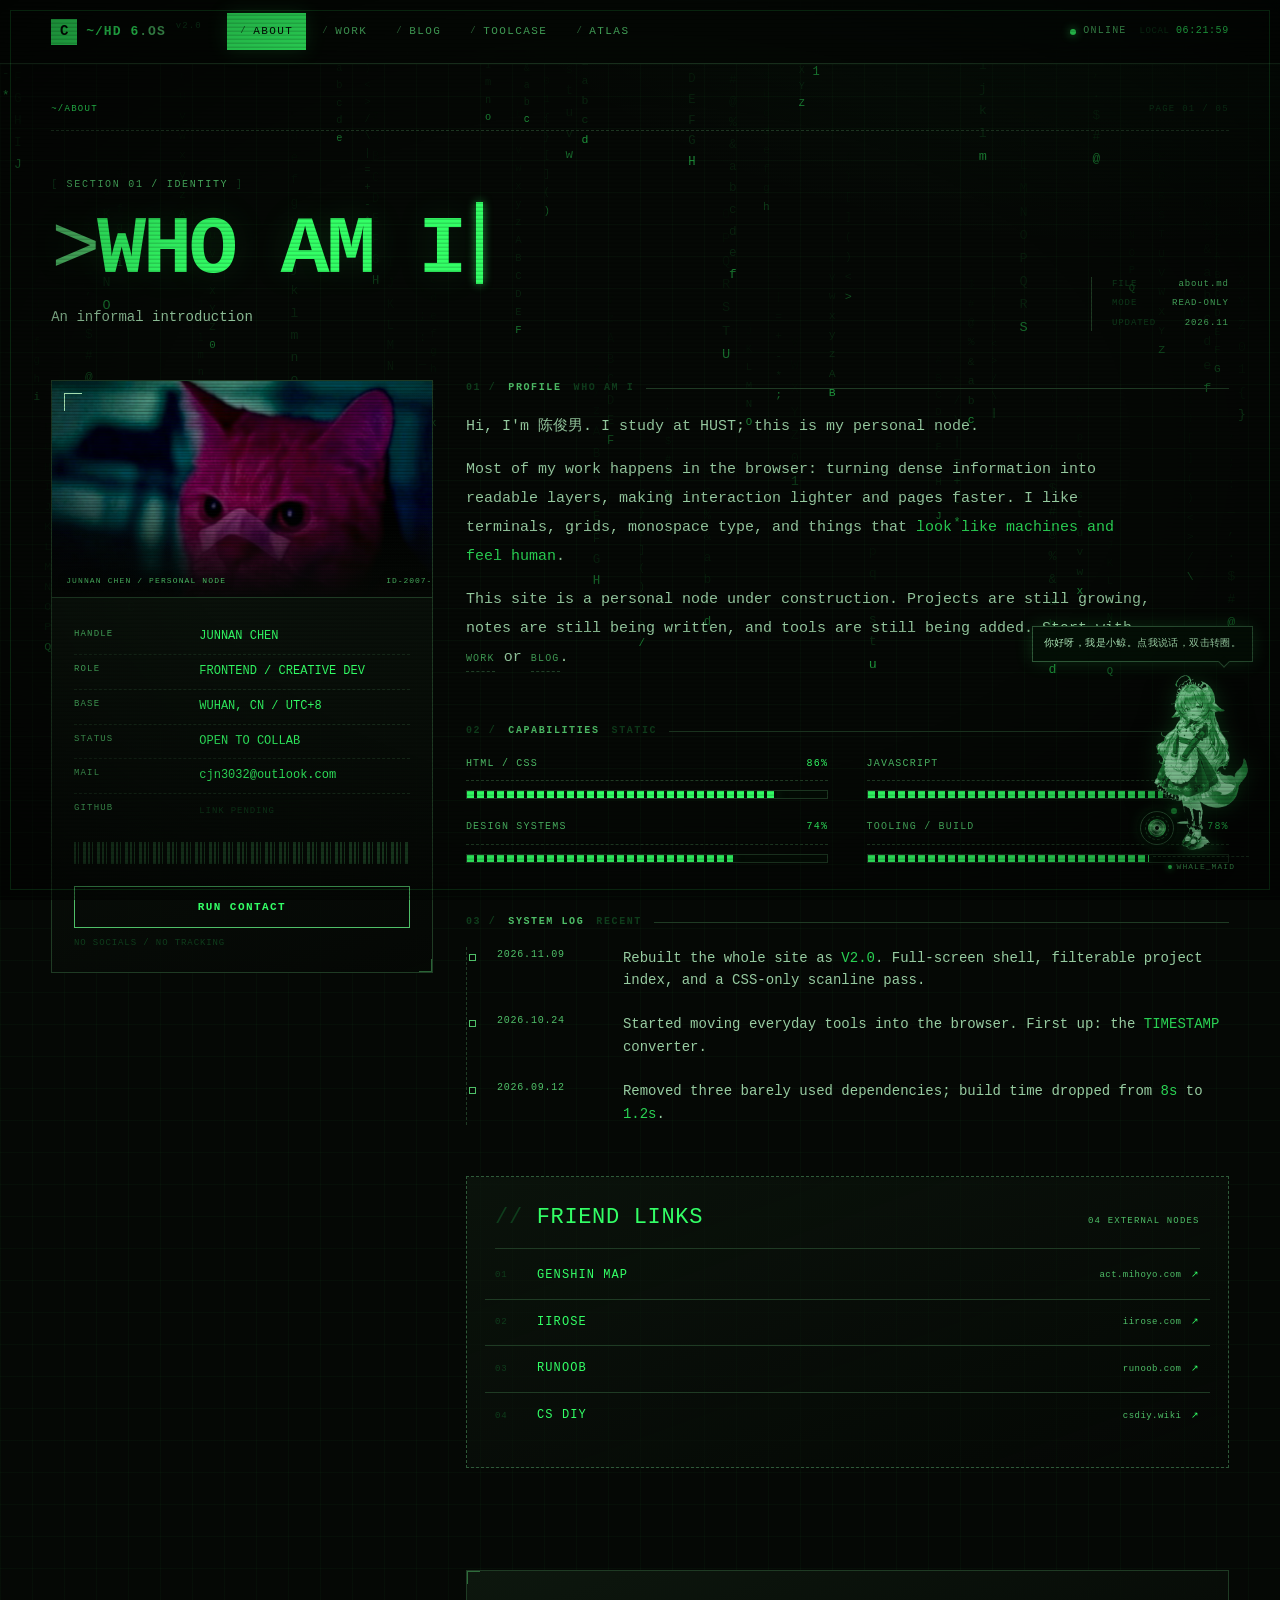
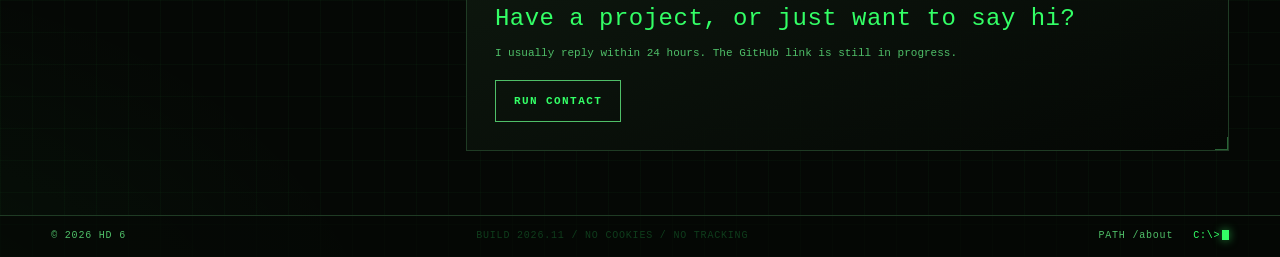
==== about.html @ aab97307 "提交网页作业" ====
<!doctype html>
<html lang="en">
<head>
<meta charset="utf-8">
<meta name="robots" content="noindex">
<meta http-equiv="refresh" content="0; url=index.html#/about">
<title>ABOUT — HD 6.OS</title>
<script>location.replace("index.html#/about");</script>
</head>
<body>
<p>Redirecting to <a href="index.html#/about">ABOUT</a>…</p>
</body>
</html>
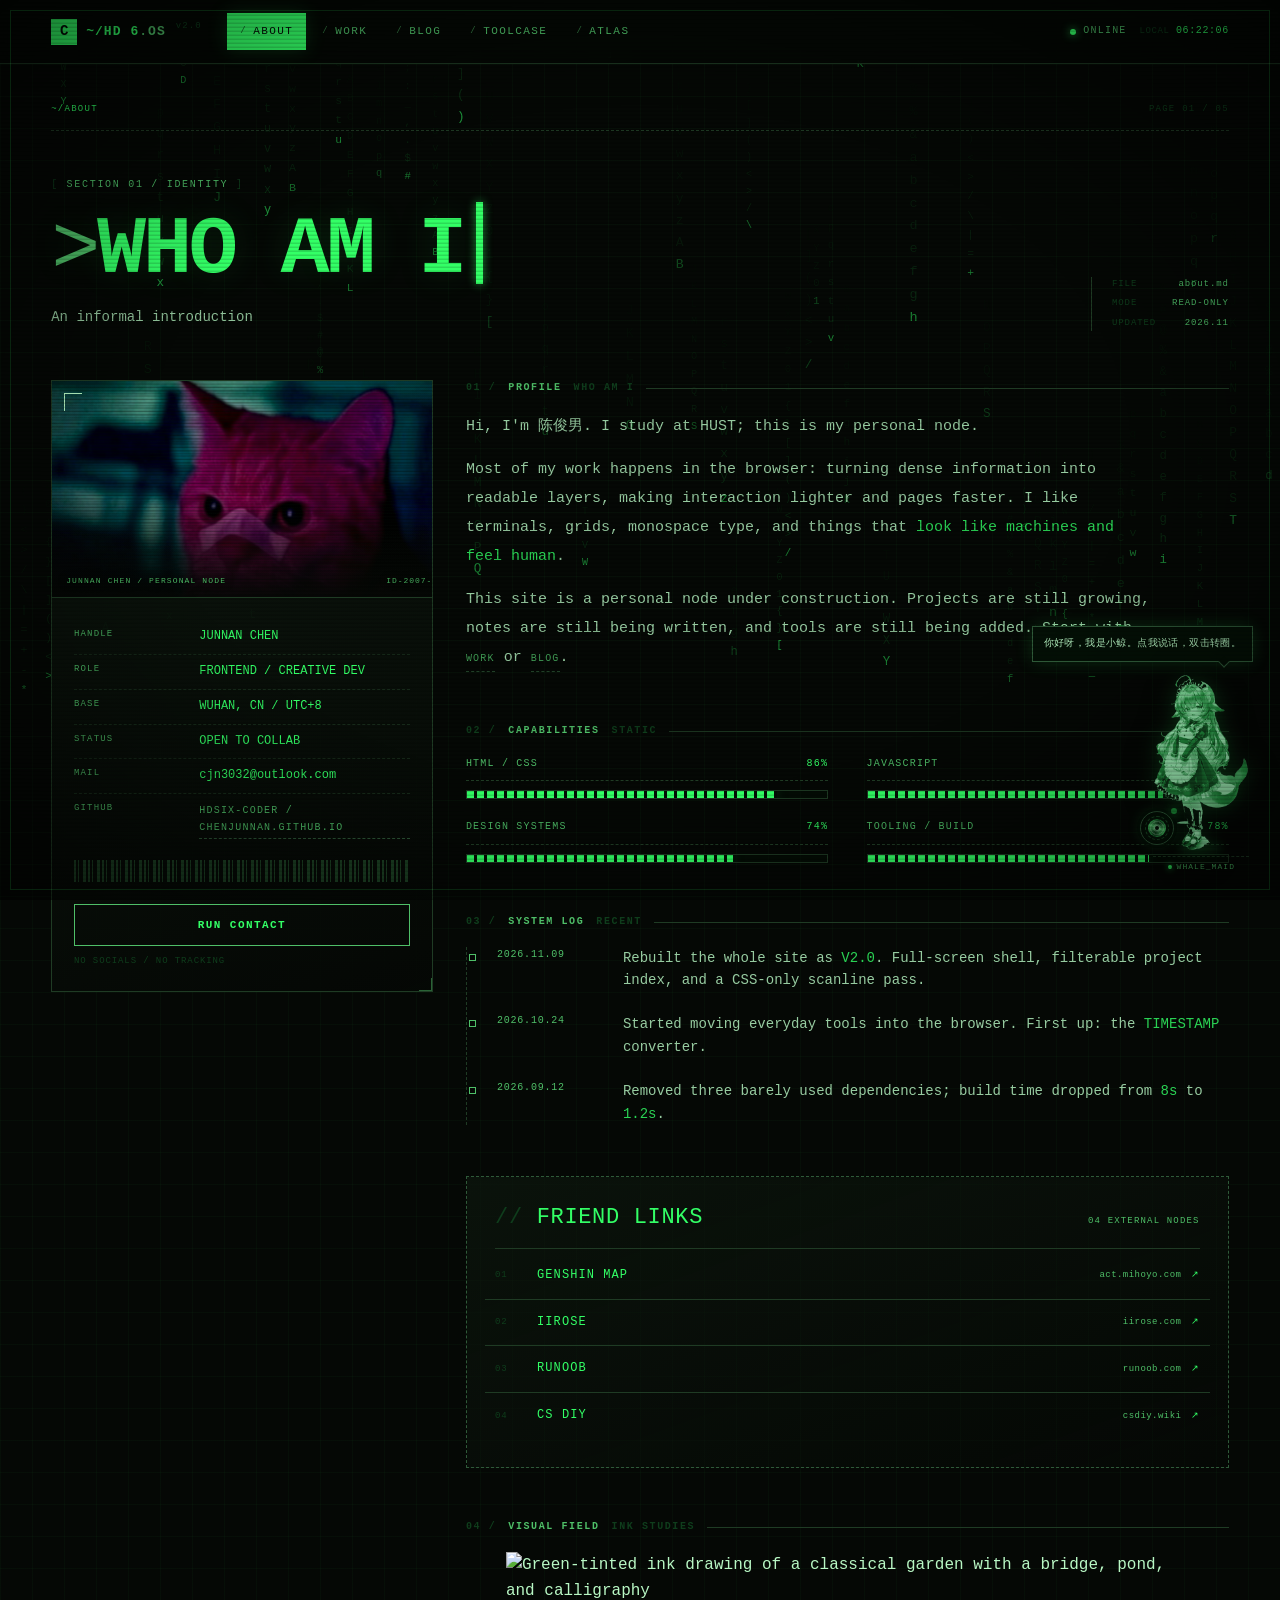
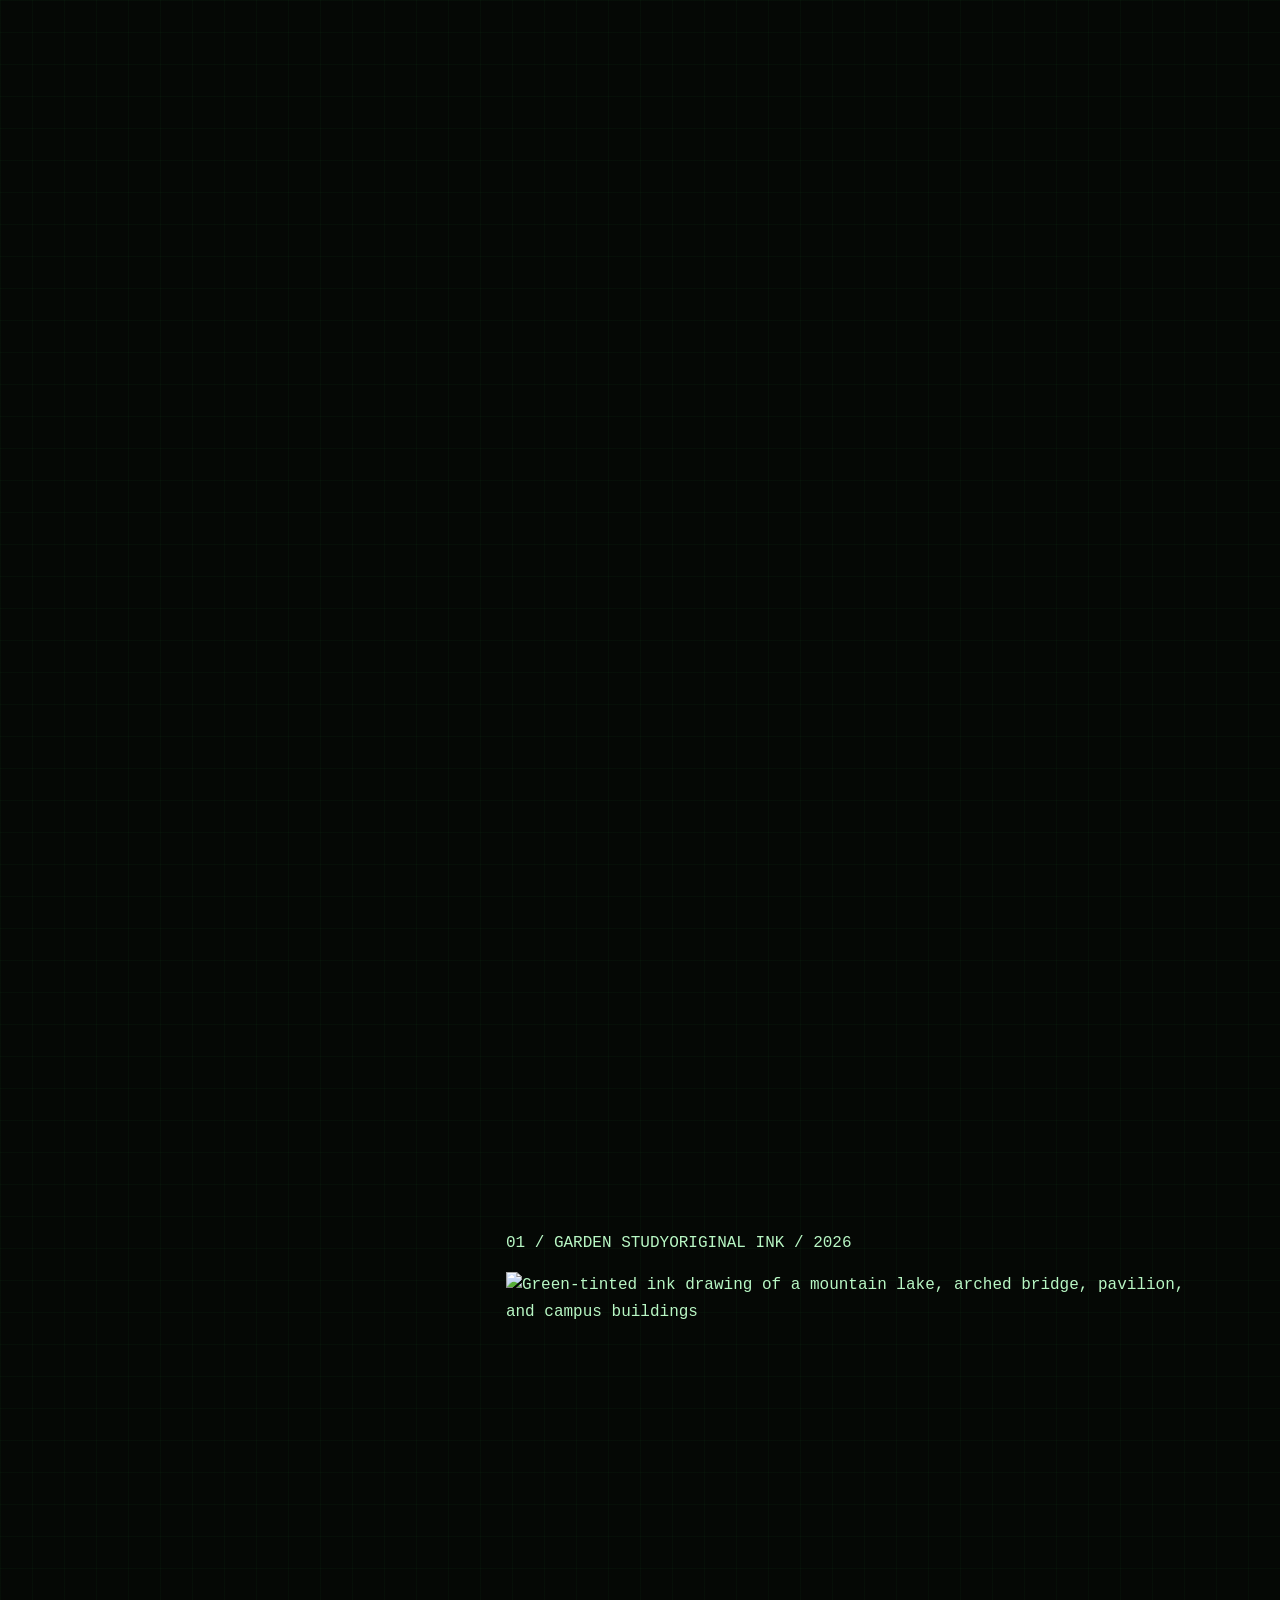
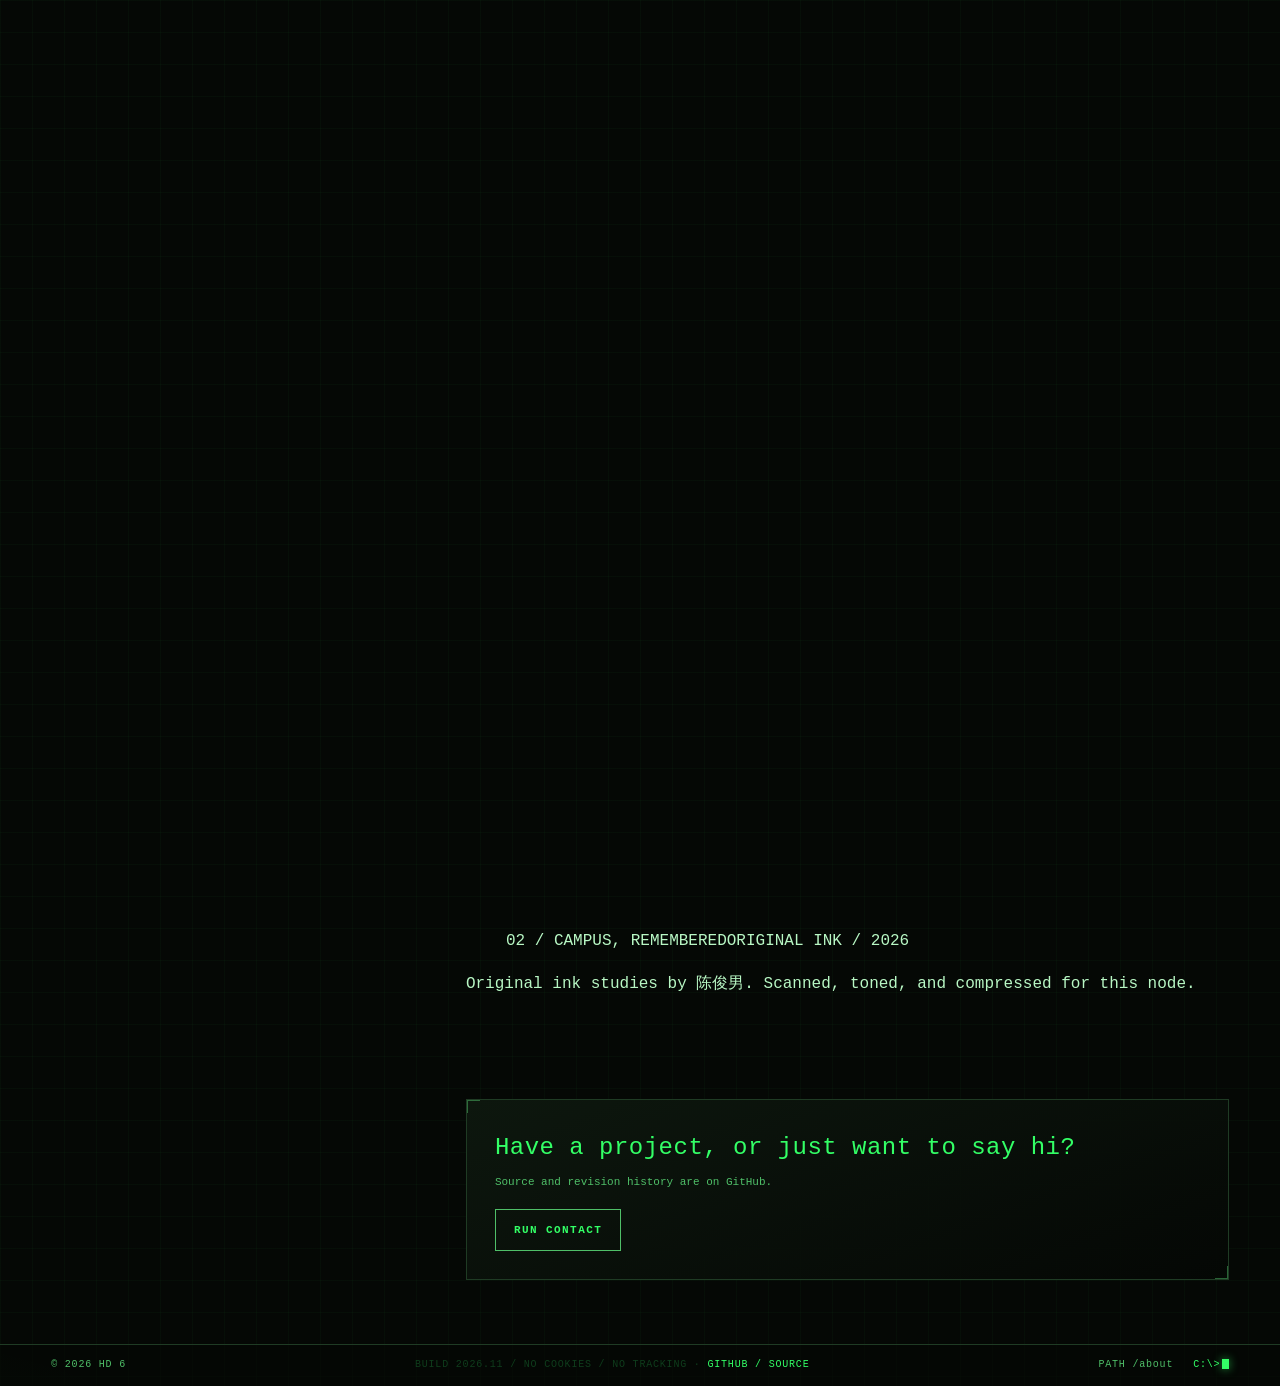
==== commit fdc13d8a: "Add files via upload" ====
--- a/about.html
+++ b/about.html
@@ -1,13 +1,840 @@
-<!doctype html>
-<html lang="en">
-<head>
-<meta charset="utf-8">
-<meta name="robots" content="noindex">
-<meta http-equiv="refresh" content="0; url=index.html#/about">
-<title>ABOUT — HD 6.OS</title>
-<script>location.replace("index.html#/about");</script>
-</head>
-<body>
-<p>Redirecting to <a href="index.html#/about">ABOUT</a>…</p>
-</body>
-</html>
+<!doctype html>
+<html lang="en">
+<head>
+  <meta charset="UTF-8">
+  <meta name="viewport" content="width=device-width, initial-scale=1.0">
+  <meta name="color-scheme" content="dark">
+  <meta name="theme-color" content="#050805">
+  <meta name="description" content="Junnan Chen — a builder of a terminal-style personal node, working in the browser.">
+  <title>ABOUT — HD 6.OS</title>
+  <link rel="icon" href="assets/favicon.svg" type="image/svg+xml">
+  <link rel="stylesheet" href="assets/style.css">
+  <script src="assets/atlas-data.js" defer></script>
+  <script src="assets/app.js" defer></script>
+</head>
+<body data-page="about">
+  <a class="skip-link" href="#main" data-skip-link="">SKIP TO CONTENT</a>
+  <div class="crt" aria-hidden="true"></div>
+  <canvas class="code-rain" data-code-rain aria-hidden="true"></canvas>
+
+  <header class="topbar">
+
+
+      <a class="brand" href="index.html" aria-label="HD 6.OS — TERMINAL v2.0 home">
+
+
+        <span class="brand-mark" aria-hidden="true">C</span>
+
+
+        <span class="brand-name">~/HD 6<span class="slash">.OS</span></span>
+
+
+        <span class="brand-ver">v2.0</span>
+
+
+      </a>
+
+
+      <nav class="nav" aria-label="Primary navigation">
+
+
+        <a href="about.html" data-nav-route="about" aria-current="page" class="is-active"><span class="nav-num">/</span>about</a>
+
+
+        <a href="work.html" data-nav-route="work"><span class="nav-num">/</span>work</a>
+
+
+        <a href="blog.html" data-nav-route="blog"><span class="nav-num">/</span>blog</a>
+
+
+        <a href="toolcase.html" data-nav-route="toolcase"><span class="nav-num">/</span>toolcase</a>
+
+
+        <a href="atlas.html" data-nav-route="atlas"><span class="nav-num">/</span>atlas</a>
+
+
+      </nav>
+
+
+      <div class="sysline">
+
+
+        <span class="sys-status"><span class="dot" aria-hidden="true"></span>ONLINE</span>
+
+
+        <span class="clock"><span class="clock-label">LOCAL</span> <span data-clock>--:--:--</span></span>
+
+
+      </div>
+
+
+    </header>
+
+  <main id="main" class="subpage" tabindex="-1"><div class="crumbline">
+
+
+      <span class="crumb-path">~/about</span>
+
+
+      <span class="pagecode">PAGE 01 / 05</span>
+
+
+    </div>
+
+
+
+
+
+    <header class="pagehead">
+
+
+      <div>
+
+
+        <p class="eyebrow"><span class="bracket">[</span> SECTION 01 / IDENTITY <span class="bracket">]</span></p>
+
+
+        <h1 class="page-title">
+
+
+<span class="prompt">&gt;</span>WHO AM I<span class="cursor cursor--small" aria-hidden="true"></span>
+
+
+</h1>
+
+
+        <p class="page-lede">An informal introduction</p>
+
+
+      </div>
+
+
+      <dl class="filemeta">
+
+
+        <dt>FILE</dt>
+
+
+<dd>about.md</dd>
+
+
+        <dt>MODE</dt>
+
+
+<dd>READ-ONLY</dd>
+
+
+        <dt>UPDATED</dt>
+
+
+<dd>2026.11</dd>
+
+
+      </dl>
+
+
+    </header>
+
+
+
+
+
+    <div class="about-grid">
+
+
+      <aside class="profile panel" aria-label="JUNNAN CHEN ID card">
+
+
+        <div class="id-card">
+
+
+          <span class="id-glyph" aria-hidden="true">C</span>
+
+
+          <figure class="id-photo">
+
+
+            <img src="assets/id-card-cat.jpg" alt="Pink-tinted cat wearing a face mask, the green-terminal ID card key visual" width="1200" height="600" fetchpriority="high" decoding="async" onerror="this.closest('.id-photo').remove()">
+
+
+            <span class="id-scan" aria-hidden="true"></span>
+
+
+          </figure>
+
+
+          <span class="id-caption">JUNNAN CHEN / PERSONAL NODE</span>
+
+
+          <span class="id-serial">ID-2007-1027</span>
+
+
+        </div>
+
+
+
+
+
+        <div class="profile-body">
+
+
+          <dl class="data-list">
+
+
+            <div>
+
+
+<dt>HANDLE</dt>
+
+
+<dd>JUNNAN CHEN</dd>
+
+
+</div>
+
+
+            <div>
+
+
+<dt>ROLE</dt>
+
+
+<dd>FRONTEND / CREATIVE DEV</dd>
+
+
+</div>
+
+
+            <div>
+
+
+<dt>BASE</dt>
+
+
+<dd>WUHAN, CN / UTC+8</dd>
+
+
+</div>
+
+
+            <div>
+
+
+<dt>STATUS</dt>
+
+
+<dd>OPEN TO COLLAB</dd>
+
+
+</div>
+
+
+            <div>
+
+
+<dt>MAIL</dt>
+
+
+<dd><a href="mailto:cjn3032@outlook.com">cjn3032@outlook.com</a></dd>
+
+
+</div>
+
+
+            <div>
+
+
+<dt>GITHUB</dt>
+
+
+<dd><a class="linkline" href="https://github.com/hdsix-coder/chenjunnan.github.io" target="_blank" rel="noopener noreferrer">hdsix-coder / chenjunnan.github.io</a></dd>
+
+
+</div>
+
+
+          </dl>
+
+
+          <div class="barcode" aria-hidden="true"></div>
+
+
+        </div>
+
+
+
+
+
+        <div class="profile-contact">
+
+
+          <a class="btn btn--block" href="mailto:cjn3032@outlook.com">RUN CONTACT</a>
+
+
+          <span class="pending">NO SOCIALS / NO TRACKING</span>
+
+
+        </div>
+
+
+      </aside>
+
+
+
+
+
+      <div class="dossier">
+
+
+        <section class="section" aria-labelledby="profile-title">
+
+
+          <h2 class="section-head" id="profile-title">
+
+
+<span class="idx">01 /</span> PROFILE <span class="idx">WHO AM I</span>
+
+
+</h2>
+
+
+          <div class="prose">
+
+
+            <p>Hi, I'm 陈俊男. I study at HUST; this is my personal node.</p>
+
+
+            <p>Most of my work happens in the browser: turning dense information into readable layers, making interaction lighter and pages faster. I like terminals, grids, monospace type, and things that <span class="accent">look like machines and feel human</span>.</p>
+
+
+            <p>This site is a personal node under construction. Projects are still growing, notes are still being written, and tools are still being added. Start with <a class="linkline" href="work.html">WORK</a> or <a class="linkline" href="blog.html">BLOG</a>.</p>
+
+
+          </div>
+
+
+        </section>
+
+
+
+
+
+        <section class="section" aria-labelledby="skills-title">
+
+
+          <h2 class="section-head" id="skills-title">
+
+
+<span class="idx">02 /</span> CAPABILITIES <span class="idx">STATIC</span>
+
+
+</h2>
+
+
+          <div class="skills">
+
+
+            <div class="skill">
+
+
+              <div class="skill-top">
+
+
+<span>HTML / CSS</span><strong>86%</strong>
+
+
+</div>
+
+
+              <div class="meter" role="img" aria-label="HTML and CSS proficiency 86%"><span style="--v:86"></span></div>
+
+
+            </div>
+
+
+            <div class="skill">
+
+
+              <div class="skill-top">
+
+
+<span>JAVASCRIPT</span><strong>82%</strong>
+
+
+</div>
+
+
+              <div class="meter" role="img" aria-label="JavaScript proficiency 82%"><span style="--v:82"></span></div>
+
+
+            </div>
+
+
+            <div class="skill">
+
+
+              <div class="skill-top">
+
+
+<span>DESIGN SYSTEMS</span><strong>74%</strong>
+
+
+</div>
+
+
+              <div class="meter" role="img" aria-label="Design systems proficiency 74%"><span style="--v:74"></span></div>
+
+
+            </div>
+
+
+            <div class="skill">
+
+
+              <div class="skill-top">
+
+
+<span>TOOLING / BUILD</span><strong>78%</strong>
+
+
+</div>
+
+
+              <div class="meter" role="img" aria-label="Tooling and build proficiency 78%"><span style="--v:78"></span></div>
+
+
+            </div>
+
+
+          </div>
+
+
+        </section>
+
+
+
+
+
+        <section class="section" aria-labelledby="log-title">
+
+
+          <h2 class="section-head" id="log-title">
+
+
+<span class="idx">03 /</span> SYSTEM LOG <span class="idx">RECENT</span>
+
+
+</h2>
+
+
+          <ol class="log-list">
+
+
+            <li>
+
+
+              <time class="log-date" datetime="2026-11-09">2026.11.09</time>
+
+
+              <p class="log-text">Rebuilt the whole site as <strong>V2.0</strong>. Full-screen shell, filterable project index, and a CSS-only scanline pass.</p>
+
+
+            </li>
+
+
+            <li>
+
+
+              <time class="log-date" datetime="2026-10-24">2026.10.24</time>
+
+
+              <p class="log-text">Started moving everyday tools into the browser. First up: the <strong>TIMESTAMP</strong> converter.</p>
+
+
+            </li>
+
+
+            <li>
+
+
+              <time class="log-date" datetime="2026-09-12">2026.09.12</time>
+
+
+              <p class="log-text">Removed three barely used dependencies; build time dropped from <strong>8s</strong> to <strong>1.2s</strong>.</p>
+
+
+            </li>
+
+
+          </ol>
+
+
+        </section>
+
+
+
+
+
+        <section class="friend-links" aria-labelledby="friend-links-title">
+
+
+          <div class="friend-links-head">
+
+
+            <h2 class="friend-links-title" id="friend-links-title">
+
+
+<span class="quote-mark" aria-hidden="true">// </span>FRIEND LINKS</h2>
+
+
+            <span class="friend-links-count">04 EXTERNAL NODES</span>
+
+
+          </div>
+
+
+          <ul class="friend-links-list">
+
+
+            <li>
+
+
+              <a class="friend-link" href="https://act.mihoyo.com/ys/app/interactive-map/" target="_blank" rel="noopener noreferrer">
+
+
+                <span class="friend-link-index" aria-hidden="true">01</span>
+
+
+                <span class="friend-link-name">GENSHIN MAP</span>
+
+
+                <span class="friend-link-host">act.mihoyo.com <span class="friend-link-arrow" aria-hidden="true">↗</span><span class="sr-only"> (opens in a new tab)</span></span>
+
+
+              </a>
+
+
+            </li>
+
+
+            <li>
+
+
+              <a class="friend-link" href="https://iirose.com/" target="_blank" rel="noopener noreferrer">
+
+
+                <span class="friend-link-index" aria-hidden="true">02</span>
+
+
+                <span class="friend-link-name">IIROSE</span>
+
+
+                <span class="friend-link-host">iirose.com <span class="friend-link-arrow" aria-hidden="true">↗</span><span class="sr-only"> (opens in a new tab)</span></span>
+
+
+              </a>
+
+
+            </li>
+
+
+            <li>
+
+
+              <a class="friend-link" href="https://www.runoob.com/" target="_blank" rel="noopener noreferrer">
+
+
+                <span class="friend-link-index" aria-hidden="true">03</span>
+
+
+                <span class="friend-link-name">RUNOOB</span>
+
+
+                <span class="friend-link-host">runoob.com <span class="friend-link-arrow" aria-hidden="true">↗</span><span class="sr-only"> (opens in a new tab)</span></span>
+
+
+              </a>
+
+
+            </li>
+
+
+            <li>
+
+
+              <a class="friend-link" href="https://csdiy.wiki/" target="_blank" rel="noopener noreferrer">
+
+
+                <span class="friend-link-index" aria-hidden="true">04</span>
+
+
+                <span class="friend-link-name">CS DIY</span>
+
+
+                <span class="friend-link-host">csdiy.wiki <span class="friend-link-arrow" aria-hidden="true">↗</span><span class="sr-only"> (opens in a new tab)</span></span>
+
+
+              </a>
+
+
+            </li>
+
+
+          </ul>
+
+
+        </section>
+
+
+
+
+
+        <section class="section about-gallery" aria-labelledby="ink-title">
+          <h2 class="section-head" id="ink-title">
+<span class="idx">04 /</span> VISUAL FIELD <span class="idx">INK STUDIES</span>
+</h2>
+          <div class="media-grid media-grid--portrait">
+            <figure class="media-figure">
+              <img src="assets/ink-01.jpg" alt="Green-tinted ink drawing of a classical garden with a bridge, pond, and calligraphy" width="900" height="1278" loading="lazy" decoding="async">
+              <figcaption><span><span class="media-index">01</span> / GARDEN STUDY</span><span>ORIGINAL INK / 2026</span></figcaption>
+            </figure>
+            <figure class="media-figure">
+              <img src="assets/ink-02.jpg" alt="Green-tinted ink drawing of a mountain lake, arched bridge, pavilion, and campus buildings" width="900" height="1256" loading="lazy" decoding="async">
+              <figcaption><span><span class="media-index">02</span> / CAMPUS, REMEMBERED</span><span>ORIGINAL INK / 2026</span></figcaption>
+            </figure>
+          </div>
+          <p class="media-note">Original ink studies by 陈俊男. Scanned, toned, and compressed for this node.</p>
+        </section>
+
+        <section class="cta-strip panel" aria-labelledby="about-cta">
+
+
+          <div>
+
+
+            <h2 id="about-cta">Have a project, or just want to say hi?</h2>
+
+
+            <p>Source and revision history are on GitHub.</p>
+
+
+          </div>
+
+
+          <a class="btn" href="mailto:cjn3032@outlook.com">RUN CONTACT</a>
+
+
+        </section>
+
+
+      </div>
+
+
+    </div>
+
+
+  </main>
+
+  <footer class="footer">
+
+
+      <span>© <span data-year>2026</span> HD 6</span>
+
+
+      <span class="footer-mid">BUILD 2026.11 / NO COOKIES / NO TRACKING · <a class="footer-link" href="https://github.com/hdsix-coder/chenjunnan.github.io" target="_blank" rel="noopener noreferrer">GITHUB / SOURCE</a></span>
+
+
+      <span class="footer-right">
+
+
+        <span data-footer-path="">PATH /about</span>
+
+
+        <span><span class="prompt">C:\&gt;</span><span class="cursor cursor--small" aria-hidden="true"></span></span>
+
+
+      </span>
+
+
+    </footer>
+
+  <aside class="deskpet" data-deskpet data-pet-state="idle" aria-label="站点桌宠：鲸鱼女仆小鲸与 WHALE_FM">
+
+
+      <div class="deskpet-bubble" data-pet-bubble role="status" aria-live="polite"></div>
+
+
+      <div class="deskpet-body" data-pet-hit role="button" tabindex="0" aria-label="桌宠小鲸：拖动或方向键移动；点击、回车或空格互动；长按抚摸；S 睡觉，D 跳舞，G 故障，P 摸头" title="点击互动，双击转圈；长按抚摸，P 摸头；S 睡觉，D 跳舞，G 故障">
+
+
+        <span class="deskpet-shadow" aria-hidden="true"></span>
+
+
+        <span class="deskpet-visual" aria-hidden="true">
+
+
+          <img src="assets/pet-whale.png" alt="" width="293" height="540" draggable="false">
+
+
+        </span>
+
+
+        <span class="deskpet-tag" aria-hidden="true"><span class="dot"></span>WHALE_MAID</span>
+
+
+      </div>
+
+
+  
+
+
+      <button class="deskpet-music" type="button" data-player-toggle aria-expanded="false" aria-controls="pet-player" aria-label="打开 WHALE_FM 歌单播放器" title="WHALE_FM / 打开歌单">
+
+
+        <span class="deskpet-disc" aria-hidden="true"></span>
+
+
+      </button>
+
+
+  
+
+
+      <section class="pet-player" id="pet-player" data-pet-player aria-labelledby="pet-player-title" hidden>
+
+
+        <header class="pet-player-head">
+
+
+          <p class="pet-player-brand" id="pet-player-title"><span class="dot" aria-hidden="true"></span>WHALE_FM <span class="pet-player-mode" data-player-status>READY</span></p>
+
+
+          <button class="pet-player-close" type="button" data-player-close aria-label="关闭歌单播放器">×</button>
+
+
+        </header>
+
+
+  
+
+
+        <div class="pet-player-now">
+
+
+          <span class="pet-player-index" data-player-index>01</span>
+
+
+          <div class="pet-player-meta">
+
+
+            <p class="pet-player-track" data-player-title aria-live="polite">CONCRETE FOUNDATION</p>
+
+
+            <p class="pet-player-sub" data-player-sub>HOW TO COUNT ONE TO TEN</p>
+
+
+          </div>
+
+
+          <span class="pet-player-bars" aria-hidden="true"><i></i><i></i><i></i><i></i></span>
+
+
+        </div>
+
+
+  
+
+
+        <div class="pet-player-seek">
+
+
+          <span data-player-time>00:00</span>
+
+
+          <input type="range" data-player-seek min="0" max="1000" step="1" value="0" aria-label="播放进度">
+
+
+          <span data-player-duration>00:00</span>
+
+
+        </div>
+
+
+  
+
+
+        <div class="pet-player-controls">
+
+
+          <button type="button" data-player-prev aria-label="上一首">‹</button>
+
+
+          <button class="pet-player-play" type="button" data-player-play aria-label="播放">▶</button>
+
+
+          <button type="button" data-player-next aria-label="下一首">›</button>
+
+
+          <button class="pet-player-mute" type="button" data-player-mute aria-label="静音" aria-pressed="false">VOL</button>
+
+
+        </div>
+
+
+  
+
+
+        <div class="pet-player-vol">
+
+
+          <span>VOL</span>
+
+
+          <input type="range" data-player-volume min="0" max="100" step="1" value="35" aria-label="音量">
+
+
+          <span data-player-vol-value>35</span>
+
+
+        </div>
+
+
+  
+
+
+        <ol class="pet-playlist" data-player-list aria-label="WHALE_FM 歌单"></ol>
+
+
+        <div class="pet-upload">
+
+
+          <input type="file" data-player-file accept="audio/*,.mp3,.wav,.ogg,.m4a,.aac,.flac,.opus" multiple hidden>
+
+
+          <button class="pet-upload-btn" type="button" data-player-upload>+ 添加本地音乐</button>
+
+
+          <span class="pet-upload-hint">LOCAL FILE / SESSION ONLY</span>
+
+
+        </div>
+
+
+        <p class="pet-player-note" data-player-note>LOCAL AUDIO / 13 TRACKS / NO STREAM</p>
+
+
+      </section>
+
+
+  
+
+
+      <span class="deskpet-zzz" aria-hidden="true"><i>z</i><i>z</i><i>z</i></span>
+
+
+      <span class="deskpet-hearts" data-pet-hearts aria-hidden="true"></span>
+
+
+    </aside>
+</body>
+</html>
--- a/assets/style.css
+++ b/assets/style.css
@@ -0,0 +1,7967 @@
+/* ==========================================================================
+   ZHANGSAN.OS — terminal stylesheet
+   Green / black personal site. Shared by all pages.
+   1. tokens        2. base        3. CRT
+   4. shell         5. components  6. home
+   7. about         8. work        9. blog
+   10. toolcase    11. responsive 12. motion
+   ========================================================================== */
+
+/* 1. tokens ---------------------------------------------------------------- */
+:root {
+  --bg: #050805;
+  --panel: #0a120b;
+  --panel-2: #0d170e;
+  --line: #1f3b24;
+  --line-bright: #2f5a39;
+  --green: #33ff66;
+  --green-soft: #b8f7c4;
+  --green-dim: #4fbf68;
+  --green-dark: #0f3d1c;
+  --ink: #041006;
+
+  --font-mono: "Cascadia Mono", "Cascadia Code", Consolas, "Courier New",
+    "Microsoft YaHei", "PingFang SC", monospace;
+
+  --gutter: clamp(18px, 4vw, 72px);
+  --gap: clamp(12px, 1.4vw, 22px);
+  --header-h: 64px;
+  --ease: cubic-bezier(0.2, 0.7, 0.2, 1);
+  --shadow-green: 0 0 32px rgba(51, 255, 102, 0.22);
+}
+
+/* 2. base ------------------------------------------------------------------ */
+*,
+*::before,
+*::after {
+  box-sizing: border-box;
+}
+
+html {
+  scroll-behavior: smooth;
+}
+
+body {
+  min-height: 100vh;
+  min-height: 100svh;
+  margin: 0;
+  display: flex;
+  flex-direction: column;
+  overflow-x: hidden;
+  background-color: var(--bg);
+  background-image:
+    radial-gradient(1100px 700px at 88% -12%, rgba(51, 255, 102, 0.07), transparent 68%),
+    radial-gradient(900px 700px at -12% 108%, rgba(51, 255, 102, 0.05), transparent 62%),
+    linear-gradient(to right, rgba(51, 255, 102, 0.026) 1px, transparent 1px),
+    linear-gradient(to bottom, rgba(51, 255, 102, 0.026) 1px, transparent 1px);
+  background-size: auto, auto, 32px 32px, 32px 32px;
+  color: var(--green-soft);
+  font-family: var(--font-mono);
+  font-size: 16px;
+  line-height: 1.65;
+  -webkit-font-smoothing: antialiased;
+  text-rendering: optimizeLegibility;
+}
+
+::selection {
+  background: var(--green);
+  color: var(--ink);
+}
+
+h1,
+h2,
+h3,
+h4,
+p {
+  margin: 0;
+}
+
+h1,
+h2,
+h3,
+h4 {
+  color: var(--green);
+  font-weight: 600;
+}
+
+a {
+  color: var(--green);
+  text-decoration: none;
+}
+
+button,
+input,
+textarea {
+  font: inherit;
+  color: inherit;
+}
+
+button {
+  cursor: pointer;
+}
+
+img,
+svg {
+  display: block;
+  max-width: 100%;
+}
+
+[hidden] {
+  display: none !important;
+}
+
+:focus-visible {
+  outline: 2px solid var(--green);
+  outline-offset: 3px;
+}
+
+* {
+  scrollbar-width: thin;
+  scrollbar-color: var(--green-dark) var(--bg);
+}
+
+::-webkit-scrollbar {
+  width: 10px;
+  height: 10px;
+}
+
+::-webkit-scrollbar-track {
+  background: var(--bg);
+}
+
+::-webkit-scrollbar-thumb {
+  background: var(--green-dark);
+  border: 2px solid var(--bg);
+}
+
+::-webkit-scrollbar-thumb:hover {
+  background: var(--green-dim);
+}
+
+.sr-only {
+  position: absolute;
+  width: 1px;
+  height: 1px;
+  padding: 0;
+  margin: -1px;
+  overflow: hidden;
+  clip: rect(0, 0, 0, 0);
+  white-space: nowrap;
+  border: 0;
+}
+
+.skip-link {
+  position: fixed;
+  top: 10px;
+  left: 10px;
+  z-index: 130;
+  padding: 10px 14px;
+  background: var(--green);
+  color: var(--ink);
+  font-size: 11px;
+  font-weight: 700;
+  letter-spacing: 0.1em;
+  transform: translateY(-160%);
+  transition: transform 0.15s var(--ease);
+}
+
+.skip-link:focus {
+  transform: translateY(0);
+}
+
+/* 3. CRT overlay ----------------------------------------------------------- */
+.crt {
+  position: fixed;
+  inset: 0;
+  z-index: 90;
+  pointer-events: none;
+  background: radial-gradient(ellipse at center, transparent 54%, rgba(0, 0, 0, 0.52) 100%);
+}
+
+.crt::before {
+  content: "";
+  position: absolute;
+  inset: 0;
+  background: repeating-linear-gradient(
+    to bottom,
+    transparent 0 2px,
+    rgba(0, 0, 0, 0.26) 3px 4px
+  );
+  opacity: 0.55;
+}
+
+.crt::after {
+  content: "";
+  position: absolute;
+  inset: 10px;
+  border: 1px solid rgba(51, 255, 102, 0.12);
+}
+
+/* 4. shell ----------------------------------------------------------------- */
+.topbar {
+  position: sticky;
+  top: 0;
+  z-index: 60;
+  display: flex;
+  align-items: center;
+  gap: clamp(14px, 2vw, 32px);
+  min-height: var(--header-h);
+  padding: 11px var(--gutter);
+  border-bottom: 1px solid var(--line);
+  background: rgba(5, 8, 5, 0.88);
+  -webkit-backdrop-filter: blur(10px);
+  backdrop-filter: blur(10px);
+}
+
+.brand {
+  display: inline-flex;
+  align-items: center;
+  gap: 9px;
+  flex: 0 0 auto;
+  color: var(--green);
+  font-size: 13px;
+  font-weight: 700;
+  letter-spacing: 0.08em;
+  white-space: nowrap;
+}
+
+.brand-mark {
+  display: grid;
+  place-items: center;
+  width: 26px;
+  height: 26px;
+  background: var(--green);
+  color: var(--ink);
+  font-size: 14px;
+  font-weight: 700;
+  letter-spacing: 0;
+  text-shadow: none;
+  transition: box-shadow 0.15s var(--ease);
+}
+
+.brand:hover .brand-mark,
+.brand:focus-visible .brand-mark {
+  box-shadow: 0 0 22px rgba(51, 255, 102, 0.55);
+}
+
+.brand-name .slash {
+  color: var(--green-dim);
+}
+
+.brand-ver {
+  align-self: flex-start;
+  margin-left: 1px;
+  color: var(--green-dark);
+  font-size: 9px;
+  font-weight: 400;
+  letter-spacing: 0.12em;
+}
+
+.nav {
+  display: flex;
+  align-items: center;
+  gap: 3px;
+  margin-right: auto;
+  min-width: 0;
+}
+
+.nav a {
+  display: inline-flex;
+  align-items: center;
+  gap: 7px;
+  padding: 8px 12px;
+  border: 1px solid transparent;
+  color: var(--green-dim);
+  font-size: 11px;
+  letter-spacing: 0.13em;
+  text-transform: uppercase;
+  white-space: nowrap;
+  transition:
+    color 0.14s var(--ease),
+    background 0.14s var(--ease),
+    border-color 0.14s var(--ease);
+}
+
+.nav a:hover,
+.nav a:focus-visible {
+  color: var(--green);
+  background: rgba(51, 255, 102, 0.06);
+  border-color: var(--line);
+}
+
+.nav a.is-active {
+  color: var(--ink);
+  background: var(--green);
+  border-color: var(--green);
+  box-shadow: 0 0 20px rgba(51, 255, 102, 0.18);
+}
+
+.nav-num {
+  color: currentColor;
+  font-size: 9px;
+  letter-spacing: 0.05em;
+  opacity: 0.62;
+}
+
+.sysline {
+  display: flex;
+  align-items: center;
+  gap: clamp(8px, 1vw, 14px);
+  flex: 0 0 auto;
+  color: var(--green-dim);
+  font-size: 10px;
+  letter-spacing: 0.12em;
+  white-space: nowrap;
+}
+
+.sys-status {
+  display: inline-flex;
+  align-items: center;
+  gap: 7px;
+}
+
+.dot {
+  width: 6px;
+  height: 6px;
+  flex: 0 0 auto;
+  border-radius: 50%;
+  background: var(--green);
+  box-shadow: 0 0 8px rgba(51, 255, 102, 0.85);
+  animation: pulse 2.4s ease-in-out infinite;
+}
+
+.clock {
+  color: var(--green);
+  font-variant-numeric: tabular-nums;
+  letter-spacing: 0.06em;
+}
+
+.clock-label {
+  color: var(--green-dark);
+  font-size: 9px;
+}
+
+.footer {
+  position: relative;
+  z-index: 1;
+  display: flex;
+  align-items: center;
+  justify-content: space-between;
+  flex-wrap: wrap;
+  gap: 6px 24px;
+  padding: 12px var(--gutter);
+  border-top: 1px solid var(--line);
+  background: rgba(5, 8, 5, 0.66);
+  color: var(--green-dim);
+  font-size: 10px;
+  letter-spacing: 0.08em;
+}
+
+.footer-mid {
+  color: var(--green-dark);
+}
+
+.footer-right {
+  display: inline-flex;
+  align-items: center;
+  gap: 20px;
+}
+
+.footer .prompt {
+  color: var(--green);
+}
+
+.cursor {
+  display: inline-block;
+  width: 0.52em;
+  height: 0.92em;
+  margin-left: 0.14em;
+  background: var(--green);
+  vertical-align: -0.08em;
+  box-shadow: 0 0 10px rgba(51, 255, 102, 0.6);
+  animation: blink 1.05s steps(1) infinite;
+}
+
+.cursor--small {
+  width: 7px;
+  height: 1em;
+  vertical-align: -0.14em;
+}
+
+/* 5. components ------------------------------------------------------------ */
+.eyebrow {
+  color: var(--green-dim);
+  font-size: 10px;
+  letter-spacing: 0.17em;
+  text-transform: uppercase;
+}
+
+.eyebrow .bracket {
+  color: var(--green-dark);
+}
+
+.panel {
+  position: relative;
+  border: 1px solid var(--line);
+  background: linear-gradient(160deg, var(--panel-2), rgba(5, 8, 5, 0.88));
+}
+
+.panel::before,
+.panel::after {
+  content: "";
+  position: absolute;
+  width: 13px;
+  height: 13px;
+  pointer-events: none;
+  opacity: 0.5;
+}
+
+.panel::before {
+  top: 0;
+  left: 0;
+  border-top: 1px solid var(--green-dim);
+  border-left: 1px solid var(--green-dim);
+}
+
+.panel::after {
+  right: 0;
+  bottom: 0;
+  border-right: 1px solid var(--green-dim);
+  border-bottom: 1px solid var(--green-dim);
+}
+
+.panel-bar {
+  display: flex;
+  align-items: center;
+  justify-content: space-between;
+  gap: 12px;
+  min-height: 34px;
+  padding: 8px 13px;
+  border-bottom: 1px solid var(--line);
+  background: rgba(51, 255, 102, 0.035);
+  color: var(--green-dim);
+  font-size: 9px;
+  letter-spacing: 0.16em;
+  text-transform: uppercase;
+}
+
+.panel-bar .bar-state {
+  color: var(--green);
+}
+
+.btn {
+  display: inline-flex;
+  align-items: center;
+  justify-content: center;
+  gap: 9px;
+  min-height: 42px;
+  padding: 11px 18px;
+  border: 1px solid var(--green-dim);
+  background: transparent;
+  color: var(--green);
+  font-family: inherit;
+  font-size: 11px;
+  font-weight: 600;
+  letter-spacing: 0.13em;
+  text-transform: uppercase;
+  white-space: nowrap;
+  transition:
+    background 0.14s var(--ease),
+    color 0.14s var(--ease),
+    border-color 0.14s var(--ease),
+    box-shadow 0.14s var(--ease);
+}
+
+.btn:hover,
+.btn:focus-visible {
+  background: var(--green);
+  border-color: var(--green);
+  color: var(--ink);
+  box-shadow: var(--shadow-green);
+}
+
+.btn--quiet {
+  border-color: var(--line-bright);
+  color: var(--green-dim);
+}
+
+.btn--block {
+  width: 100%;
+}
+
+.linkline {
+  display: inline-flex;
+  align-items: center;
+  gap: 7px;
+  padding-bottom: 2px;
+  border-bottom: 1px dashed var(--line-bright);
+  color: var(--green-dim);
+  font-size: 10px;
+  letter-spacing: 0.12em;
+  text-transform: uppercase;
+  transition:
+    color 0.14s var(--ease),
+    border-color 0.14s var(--ease);
+}
+
+.linkline:hover,
+.linkline:focus-visible {
+  color: var(--green);
+  border-color: var(--green);
+}
+
+.data-list {
+  margin: 0;
+}
+
+.data-list > div {
+  display: grid;
+  grid-template-columns: minmax(74px, 0.7fr) minmax(0, 1.3fr);
+  gap: 12px;
+  padding: 7px 0;
+  border-bottom: 1px dashed rgba(31, 59, 36, 0.62);
+}
+
+.data-list > div:last-child {
+  border-bottom: 0;
+}
+
+.data-list dt {
+  color: var(--green-dim);
+  font-size: 9px;
+  letter-spacing: 0.13em;
+}
+
+.data-list dd {
+  margin: 0;
+  color: var(--green);
+  font-size: 12px;
+  overflow-wrap: anywhere;
+}
+
+.chip {
+  display: inline-flex;
+  padding: 3px 7px;
+  border: 1px solid var(--line);
+  color: var(--green-dim);
+  font-size: 9px;
+  letter-spacing: 0.1em;
+  line-height: 1.4;
+  text-transform: uppercase;
+  white-space: nowrap;
+}
+
+.status-tag {
+  display: inline-flex;
+  align-items: center;
+  gap: 5px;
+  padding: 3px 7px;
+  border: 1px solid var(--line-bright);
+  color: var(--green-dim);
+  font-size: 9px;
+  letter-spacing: 0.12em;
+  line-height: 1.35;
+  text-transform: uppercase;
+  white-space: nowrap;
+}
+
+.status-tag--live {
+  border-color: var(--green);
+  background: var(--green);
+  color: var(--ink);
+  font-weight: 700;
+}
+
+.status-tag--wip {
+  border-style: dashed;
+}
+
+.status-tag--wip::before {
+  content: "";
+  width: 5px;
+  height: 5px;
+  border-radius: 50%;
+  background: var(--green);
+  animation: pulse 2.4s ease-in-out infinite;
+}
+
+.status-tag--beta {
+  border-color: var(--green-dim);
+  color: var(--green);
+}
+
+.status-tag--archived {
+  border-color: var(--green-dark);
+  color: var(--green-dark);
+}
+
+.pending {
+  color: var(--green-dark);
+  font-size: 9px;
+  letter-spacing: 0.1em;
+  text-transform: uppercase;
+}
+
+.section {
+  min-width: 0;
+}
+
+.section-head {
+  display: flex;
+  align-items: center;
+  gap: 12px;
+  margin-bottom: 16px;
+  color: var(--green-dim);
+  font-size: 10px;
+  letter-spacing: 0.16em;
+  text-transform: uppercase;
+}
+
+.section-head::after {
+  content: "";
+  flex: 1;
+  height: 1px;
+  background: var(--line);
+}
+
+.section-head .idx {
+  color: var(--green-dark);
+}
+
+/* 6. home ------------------------------------------------------------------ */
+.home {
+  position: relative;
+  z-index: 1;
+  flex: 1 1 auto;
+  display: grid;
+  grid-template-columns: repeat(12, minmax(0, 1fr));
+  grid-template-rows: minmax(260px, 1.38fr) minmax(172px, 0.7fr);
+  gap: var(--gap);
+  width: 100%;
+  min-height: 560px;
+  padding: clamp(20px, 2.8vw, 40px) var(--gutter) clamp(16px, 2.2vw, 30px);
+}
+
+.hero {
+  grid-column: span 7;
+  grid-row: 1;
+  display: flex;
+  flex-direction: column;
+  justify-content: space-between;
+  gap: clamp(14px, 2.4vh, 26px);
+  min-width: 0;
+  padding: clamp(2px, 0.8vw, 10px) 0;
+}
+
+.hero-top {
+  display: flex;
+  align-items: center;
+  justify-content: space-between;
+  gap: 16px;
+}
+
+.hero-build {
+  color: var(--green-dark);
+  font-size: 9px;
+  letter-spacing: 0.12em;
+  text-align: right;
+}
+
+.hero-title {
+  color: var(--green);
+  font-size: clamp(54px, 9.2vw, 156px);
+  font-weight: 700;
+  line-height: 0.88;
+  letter-spacing: -0.045em;
+  text-shadow: 0 0 48px rgba(51, 255, 102, 0.17);
+  text-wrap: balance;
+}
+
+.hero-title .line {
+  display: block;
+}
+
+.hero-title .line--dim {
+  color: transparent;
+  -webkit-text-stroke: 1px rgba(51, 255, 102, 0.55);
+  text-shadow: none;
+}
+
+@supports not (-webkit-text-stroke: 1px black) {
+  .hero-title .line--dim {
+    color: var(--green);
+  }
+}
+
+.hero-cmd {
+  margin-top: clamp(12px, 1.8vh, 18px);
+  color: var(--green-dim);
+  font-size: 12px;
+  letter-spacing: 0.1em;
+}
+
+.hero-cmd .prompt {
+  color: var(--green);
+}
+
+.hero-lede {
+  max-width: 54ch;
+  margin-top: clamp(10px, 1.4vh, 14px);
+  color: var(--green-soft);
+  font-size: 14px;
+  line-height: 1.9;
+  opacity: 0.82;
+}
+
+.hero-actions {
+  display: flex;
+  align-items: center;
+  flex-wrap: wrap;
+  gap: 10px;
+}
+
+.hero-foot {
+  display: flex;
+  align-items: center;
+  justify-content: space-between;
+  flex-wrap: wrap;
+  gap: 12px;
+  margin-top: clamp(14px, 2vh, 22px);
+}
+
+.hero-note {
+  color: var(--green-dark);
+  font-size: 9px;
+  letter-spacing: 0.12em;
+  text-align: right;
+}
+
+.manifest {
+  grid-column: 8 / -1;
+  grid-row: 1;
+  display: flex;
+  flex-direction: column;
+  min-width: 0;
+  overflow: hidden;
+}
+
+.manifest-body {
+  display: flex;
+  flex-direction: column;
+  gap: clamp(11px, 1.7vh, 18px);
+  flex: 1;
+  padding: clamp(14px, 1.8vw, 24px);
+}
+
+.manifest-intro {
+  display: flex;
+  align-items: flex-start;
+  justify-content: space-between;
+  gap: 14px;
+  padding-bottom: 1px;
+}
+
+.manifest-intro h2 {
+  font-size: 15px;
+  font-weight: 600;
+  letter-spacing: 0.06em;
+}
+
+.manifest-intro p {
+  margin-top: 3px;
+  color: var(--green-dim);
+  font-size: 10px;
+  letter-spacing: 0.06em;
+}
+
+.manifest-metrics {
+  display: grid;
+  grid-template-columns: repeat(3, minmax(0, 1fr));
+  gap: 1px;
+  border: 1px solid var(--line);
+  background: var(--line);
+}
+
+.metric {
+  display: flex;
+  flex-direction: column;
+  gap: 2px;
+  padding: 10px 11px;
+  background: var(--bg);
+}
+
+.metric span {
+  color: var(--green-dim);
+  font-size: 8px;
+  letter-spacing: 0.12em;
+}
+
+.metric strong {
+  color: var(--green);
+  font-size: clamp(20px, 2vw, 28px);
+  font-weight: 500;
+  line-height: 1;
+  font-variant-numeric: tabular-nums;
+}
+
+.manifest-contact {
+  display: flex;
+  align-items: center;
+  justify-content: space-between;
+  flex-wrap: wrap;
+  gap: 8px;
+  margin-top: auto;
+  padding-top: 11px;
+  border-top: 1px dashed var(--line);
+  font-size: 10px;
+  letter-spacing: 0.05em;
+}
+
+.manifest-contact a {
+  border-bottom: 1px solid var(--green-dark);
+  padding-bottom: 1px;
+}
+
+.manifest-contact a:hover {
+  color: var(--green);
+  border-color: var(--green);
+}
+
+.directory {
+  grid-column: 1 / -1;
+  grid-row: 2;
+  display: flex;
+  flex-direction: column;
+  gap: 9px;
+  min-width: 0;
+}
+
+.dir-head {
+  display: flex;
+  align-items: center;
+  justify-content: space-between;
+  gap: 16px;
+  color: var(--green-dim);
+  font-size: 9px;
+  letter-spacing: 0.16em;
+  text-transform: uppercase;
+}
+
+.dir-head .hint {
+  color: var(--green-dark);
+}
+
+.dir-grid {
+  display: grid;
+  grid-template-columns: repeat(5, minmax(0, 1fr));
+  gap: var(--gap);
+  flex: 1;
+  min-height: 0;
+}
+
+.dircard {
+  position: relative;
+  display: flex;
+  flex-direction: column;
+  justify-content: space-between;
+  min-width: 0;
+  min-height: 150px;
+  padding: clamp(13px, 1.5vw, 21px);
+  border: 1px solid var(--line);
+  background: linear-gradient(180deg, rgba(10, 18, 11, 0.94), rgba(5, 8, 5, 0.78));
+  color: var(--green-soft);
+  overflow: hidden;
+  transition:
+    background 0.16s var(--ease),
+    color 0.16s var(--ease),
+    border-color 0.16s var(--ease),
+    box-shadow 0.16s var(--ease),
+    transform 0.16s var(--ease);
+}
+
+.dircard::before {
+  content: "";
+  position: absolute;
+  top: -1px;
+  left: -1px;
+  width: 34px;
+  height: 1px;
+  background: var(--green-dim);
+  transition: width 0.2s var(--ease);
+}
+
+.dircard::after {
+  content: "";
+  position: absolute;
+  right: -46px;
+  bottom: -46px;
+  width: 118px;
+  height: 118px;
+  border: 1px solid rgba(51, 255, 102, 0.09);
+  transform: rotate(45deg);
+  pointer-events: none;
+}
+
+.dircard:hover,
+.dircard:focus-visible {
+  background: var(--green);
+  border-color: var(--green);
+  color: var(--ink);
+  transform: translateY(-3px);
+  box-shadow: 0 0 38px rgba(51, 255, 102, 0.2);
+  outline: none;
+}
+
+.dircard:hover::before,
+.dircard:focus-visible::before {
+  width: 100%;
+  background: var(--ink);
+}
+
+.dircard:hover::after,
+.dircard:focus-visible::after {
+  border-color: rgba(4, 16, 6, 0.16);
+}
+
+.dircard-top {
+  display: flex;
+  align-items: center;
+  justify-content: space-between;
+  gap: 10px;
+  color: var(--green-dim);
+  font-size: 9px;
+  letter-spacing: 0.12em;
+}
+
+.dircard:hover .dircard-top,
+.dircard:focus-visible .dircard-top {
+  color: rgba(4, 16, 6, 0.6);
+}
+
+.dircard h2 {
+  margin-top: clamp(8px, 1.2vh, 14px);
+  color: var(--green);
+  font-size: clamp(24px, 2.35vw, 38px);
+  font-weight: 600;
+  line-height: 1;
+  letter-spacing: -0.03em;
+  text-transform: lowercase;
+}
+
+.dircard:hover h2,
+.dircard:focus-visible h2 {
+  color: var(--ink);
+}
+
+.dircard-desc {
+  display: block;
+  max-width: 30ch;
+  margin-top: 7px;
+  color: var(--green-dim);
+  font-size: 11px;
+  line-height: 1.7;
+}
+
+.dircard:hover .dircard-desc,
+.dircard:focus-visible .dircard-desc {
+  color: rgba(4, 16, 6, 0.72);
+}
+
+.dircard-foot {
+  display: flex;
+  align-items: flex-end;
+  justify-content: space-between;
+  gap: 12px;
+  margin-top: 12px;
+  padding-top: 9px;
+  border-top: 1px dashed var(--line);
+  color: var(--green-dim);
+  font-size: 9px;
+  letter-spacing: 0.1em;
+}
+
+.dircard:hover .dircard-foot,
+.dircard:focus-visible .dircard-foot {
+  color: rgba(4, 16, 6, 0.68);
+  border-color: rgba(4, 16, 6, 0.24);
+}
+
+.dircard-arrow {
+  color: var(--green);
+  font-size: 14px;
+  line-height: 1;
+}
+
+.dircard:hover .dircard-arrow,
+.dircard:focus-visible .dircard-arrow {
+  color: var(--ink);
+}
+
+/* 7. about ----------------------------------------------------------------- */
+.subpage {
+  position: relative;
+  z-index: 1;
+  flex: 1 1 auto;
+  width: 100%;
+  padding: clamp(22px, 3vw, 44px) var(--gutter) clamp(42px, 5vw, 76px);
+}
+
+.crumbline {
+  display: flex;
+  align-items: center;
+  justify-content: space-between;
+  gap: 16px;
+  padding-bottom: 13px;
+  border-bottom: 1px dashed var(--line);
+  color: var(--green-dim);
+  font-size: 9px;
+  letter-spacing: 0.14em;
+  text-transform: uppercase;
+}
+
+.crumbline .crumb-path {
+  color: var(--green);
+}
+
+.crumbline .pagecode {
+  color: var(--green-dark);
+}
+
+.pagehead {
+  display: grid;
+  grid-template-columns: minmax(0, 1fr) auto;
+  align-items: end;
+  gap: clamp(20px, 4vw, 56px);
+  padding: clamp(24px, 3.6vw, 54px) 0 clamp(26px, 3.8vw, 54px);
+}
+
+.page-title {
+  margin-top: 8px;
+  color: var(--green);
+  font-size: clamp(42px, 6.4vw, 100px);
+  font-weight: 600;
+  line-height: 0.94;
+  letter-spacing: -0.04em;
+  text-shadow: 0 0 36px rgba(51, 255, 102, 0.13);
+}
+
+.page-title .prompt {
+  color: var(--green-dim);
+  font-weight: 400;
+}
+
+.page-lede {
+  max-width: 64ch;
+  margin-top: 16px;
+  color: var(--green-soft);
+  font-size: 14px;
+  line-height: 1.85;
+  opacity: 0.78;
+}
+
+.filemeta {
+  display: grid;
+  grid-template-columns: auto auto;
+  gap: 5px 16px;
+  margin: 0;
+  padding-left: 20px;
+  border-left: 1px solid var(--line);
+  color: var(--green-dim);
+  font-size: 9px;
+  letter-spacing: 0.1em;
+  text-align: right;
+  white-space: nowrap;
+}
+
+.filemeta dt {
+  color: var(--green-dark);
+  text-align: left;
+}
+
+.filemeta dd {
+  margin: 0;
+  color: var(--green-dim);
+  text-align: right;
+}
+
+.about-grid {
+  display: grid;
+  grid-template-columns: minmax(280px, 4fr) minmax(0, 8fr);
+  align-items: start;
+  gap: clamp(18px, 2.6vw, 36px);
+}
+
+.profile {
+  position: sticky;
+  top: calc(var(--header-h) + 18px);
+  overflow: hidden;
+}
+
+.id-card {
+  position: relative;
+  display: grid;
+  place-items: center;
+  min-height: clamp(168px, 17vw, 222px);
+  aspect-ratio: 2 / 1;
+  border-bottom: 1px solid var(--line);
+  background:
+    repeating-linear-gradient(
+      to bottom,
+      transparent 0 3px,
+      rgba(51, 255, 102, 0.045) 4px 5px
+    ),
+    radial-gradient(circle at 50% 48%, rgba(51, 255, 102, 0.09), transparent 62%),
+    var(--bg);
+  overflow: hidden;
+}
+
+.id-card::before,
+.id-card::after {
+  content: "";
+  position: absolute;
+  z-index: 5;
+  width: 18px;
+  height: 18px;
+  border-color: rgba(51, 255, 102, 0.55);
+}
+
+.id-card::before {
+  top: 12px;
+  left: 12px;
+  border-top: 1px solid;
+  border-left: 1px solid;
+}
+
+.id-card::after {
+  right: 12px;
+  bottom: 12px;
+  border-right: 1px solid;
+  border-bottom: 1px solid;
+}
+
+/* fallback glyph: sits under the photo plate, reappears if the image fails */
+.id-glyph {
+  position: relative;
+  z-index: 0;
+  color: var(--green);
+  font-size: clamp(100px, 11vw, 148px);
+  font-weight: 700;
+  line-height: 1;
+  letter-spacing: -0.08em;
+  text-shadow: 0 0 42px rgba(51, 255, 102, 0.3);
+}
+
+/* ID plate: full-bleed portrait graded into the terminal palette */
+.id-photo {
+  position: absolute;
+  inset: 0;
+  z-index: 1;
+  margin: 0;
+  overflow: hidden;
+  background: var(--bg);
+  box-shadow: inset 0 0 0 1px rgba(51, 255, 102, 0.12);
+}
+
+.id-photo img {
+  display: block;
+  width: 100%;
+  height: 100%;
+  object-fit: cover;
+  object-position: 50% 50%;
+  filter: saturate(0.92) contrast(1.07) brightness(0.9);
+  transform: scale(1.03);
+  transform-origin: 50% 38%;
+  transition: transform 1.1s var(--ease), filter 1.1s var(--ease);
+  will-change: transform;
+}
+
+.id-photo::before,
+.id-photo::after {
+  content: "";
+  position: absolute;
+  inset: 0;
+  pointer-events: none;
+}
+
+/* phosphor wash */
+.id-photo::before {
+  z-index: 2;
+  background: linear-gradient(
+    180deg,
+    rgba(51, 255, 102, 0.18),
+    rgba(51, 255, 102, 0.06) 52%,
+    rgba(5, 8, 5, 0.55)
+  );
+  mix-blend-mode: soft-light;
+}
+
+/* scanlines + vignette */
+.id-photo::after {
+  z-index: 3;
+  background:
+    linear-gradient(
+      to top,
+      rgba(5, 8, 5, 0.94) 0%,
+      rgba(5, 8, 5, 0.62) 15%,
+      transparent 46%
+    ),
+    repeating-linear-gradient(
+      to bottom,
+      rgba(4, 16, 6, 0.18) 0 1px,
+      transparent 1px 3px
+    ),
+    radial-gradient(
+      118% 96% at 50% 38%,
+      transparent 40%,
+      rgba(5, 8, 5, 0.5) 80%,
+      rgba(5, 8, 5, 0.94) 100%
+    );
+}
+
+.id-scan {
+  position: absolute;
+  left: 0;
+  right: 0;
+  top: -35%;
+  z-index: 4;
+  height: 34%;
+  pointer-events: none;
+  background: linear-gradient(
+    to bottom,
+    transparent,
+    rgba(51, 255, 102, 0.13),
+    transparent
+  );
+  animation: id-scan 6.5s linear infinite;
+}
+
+@keyframes id-scan {
+  to {
+    top: 110%;
+  }
+}
+
+.profile:hover .id-photo img,
+.profile:focus-within .id-photo img {
+  transform: scale(1.07);
+  filter: saturate(1) contrast(1.1) brightness(0.97);
+}
+
+.id-caption {
+  position: absolute;
+  z-index: 5;
+  bottom: 10px;
+  left: 14px;
+  color: var(--green-dim);
+  font-size: 8px;
+  letter-spacing: 0.14em;
+  text-shadow: 0 0 10px rgba(4, 16, 6, 1), 0 1px 2px rgba(4, 16, 6, 0.95);
+}
+
+.id-serial {
+  position: absolute;
+  z-index: 5;
+  right: 32px;
+  bottom: 10px;
+  color: var(--green-dim);
+  font-size: 8px;
+  letter-spacing: 0.12em;
+  opacity: 0.92;
+  text-shadow: 0 0 10px rgba(4, 16, 6, 1), 0 1px 2px rgba(4, 16, 6, 0.95);
+}
+
+.profile-body {
+  padding: clamp(14px, 1.7vw, 22px);
+}
+
+.profile-contact {
+  display: grid;
+  gap: 8px;
+  padding: 0 clamp(14px, 1.7vw, 22px) clamp(14px, 1.7vw, 22px);
+}
+
+.barcode {
+  height: 22px;
+  margin-top: 14px;
+  opacity: 0.3;
+  background: repeating-linear-gradient(
+    90deg,
+    var(--green-dim) 0 2px,
+    transparent 2px 4px,
+    var(--green-dim) 4px 5px,
+    transparent 5px 9px,
+    var(--green-dim) 9px 12px,
+    transparent 12px 14px
+  );
+}
+
+.dossier {
+  display: flex;
+  flex-direction: column;
+  gap: clamp(30px, 4vw, 52px);
+  min-width: 0;
+}
+
+.prose {
+  max-width: 72ch;
+}
+
+.prose p {
+  color: var(--green-soft);
+  font-size: 15px;
+  line-height: 1.95;
+  opacity: 0.82;
+}
+
+.prose p + p {
+  margin-top: 13px;
+}
+
+.prose .accent {
+  color: var(--green);
+  opacity: 1;
+}
+
+.prose .dim {
+  color: var(--green-dim);
+}
+
+.skills {
+  display: grid;
+  grid-template-columns: repeat(2, minmax(0, 1fr));
+  gap: 20px clamp(20px, 3vw, 44px);
+}
+
+.skill {
+  min-width: 0;
+}
+
+.skill-top {
+  display: flex;
+  align-items: baseline;
+  justify-content: space-between;
+  gap: 12px;
+  padding-bottom: 8px;
+  border-bottom: 1px dashed var(--line);
+  color: var(--green-dim);
+  font-size: 10px;
+  letter-spacing: 0.12em;
+  text-transform: uppercase;
+}
+
+.skill-top strong {
+  color: var(--green);
+  font-weight: 500;
+  font-variant-numeric: tabular-nums;
+}
+
+.meter {
+  height: 9px;
+  margin-top: 9px;
+  border: 1px solid var(--line);
+  background: rgba(4, 16, 6, 0.5);
+  overflow: hidden;
+}
+
+.meter span {
+  display: block;
+  width: calc(var(--v, 0) * 1%);
+  height: 100%;
+  background:
+    repeating-linear-gradient(
+      90deg,
+      var(--green) 0 7px,
+      transparent 7px 10px
+    );
+  box-shadow: 0 0 14px rgba(51, 255, 102, 0.22);
+}
+
+.log-list {
+  list-style: none;
+  margin: 0;
+  padding: 0 0 0 6px;
+  border-left: 1px dashed var(--line);
+}
+
+.log-list li {
+  position: relative;
+  display: grid;
+  grid-template-columns: 108px minmax(0, 1fr);
+  gap: 18px;
+  padding: 0 0 22px 24px;
+}
+
+.log-list li:last-child {
+  padding-bottom: 0;
+}
+
+.log-list li::before {
+  content: "";
+  position: absolute;
+  top: 7px;
+  left: -4px;
+  width: 7px;
+  height: 7px;
+  background: var(--bg);
+  border: 1px solid var(--green-dim);
+}
+
+.log-date {
+  color: var(--green-dim);
+  font-size: 10px;
+  letter-spacing: 0.08em;
+}
+
+.log-text {
+  color: var(--green-soft);
+  font-size: 14px;
+  line-height: 1.6;
+  opacity: 0.82;
+}
+
+.log-text strong {
+  color: var(--green);
+  font-weight: 500;
+  opacity: 1;
+}
+
+.quote-box {
+  margin: 0;
+  padding: clamp(18px, 2.2vw, 30px);
+  border: 1px dashed var(--line-bright);
+  color: var(--green);
+  font-size: clamp(15px, 1.8vw, 21px);
+  line-height: 1.5;
+  letter-spacing: 0.01em;
+}
+
+.quote-box .quote-mark {
+  color: var(--green-dark);
+}
+
+.quote-box p {
+  color: inherit;
+}
+
+.quote-box .quote-src {
+  margin-top: 10px;
+  color: var(--green-dim);
+  font-size: 9px;
+  letter-spacing: 0.13em;
+  text-transform: uppercase;
+}
+
+.cta-strip {
+  display: flex;
+  align-items: center;
+  justify-content: space-between;
+  flex-wrap: wrap;
+  gap: 18px;
+  margin-top: clamp(34px, 4vw, 56px);
+  padding: clamp(18px, 2.2vw, 28px);
+}
+
+.cta-strip h2 {
+  font-size: clamp(17px, 2vw, 24px);
+  font-weight: 500;
+  letter-spacing: 0.02em;
+}
+
+.cta-strip p {
+  margin-top: 5px;
+  color: var(--green-dim);
+  font-size: 11px;
+}
+
+/* 8. work ------------------------------------------------------------------ */
+.filterbar {
+  display: flex;
+  align-items: center;
+  flex-wrap: wrap;
+  gap: 7px;
+  padding: 12px 0;
+  border-top: 1px solid var(--line);
+  border-bottom: 1px solid var(--line);
+  margin-bottom: clamp(18px, 2.6vw, 30px);
+}
+
+.filter {
+  display: inline-flex;
+  align-items: center;
+  gap: 8px;
+  padding: 7px 11px;
+  border: 1px solid transparent;
+  background: transparent;
+  color: var(--green-dim);
+  font-family: inherit;
+  font-size: 10px;
+  letter-spacing: 0.12em;
+  text-transform: uppercase;
+  transition:
+    color 0.14s var(--ease),
+    background 0.14s var(--ease),
+    border-color 0.14s var(--ease);
+}
+
+.filter:hover,
+.filter:focus-visible {
+  color: var(--green);
+  border-color: var(--line);
+}
+
+.filter.is-active {
+  color: var(--ink);
+  background: var(--green);
+  border-color: var(--green);
+}
+
+.filter-count {
+  font-size: 8px;
+  opacity: 0.62;
+}
+
+.work-live {
+  display: inline-flex;
+  align-items: center;
+  gap: 7px;
+  margin-left: auto;
+  color: var(--green-dim);
+  font-size: 9px;
+  letter-spacing: 0.1em;
+}
+
+.work-live strong {
+  color: var(--green);
+  font-weight: 500;
+  font-variant-numeric: tabular-nums;
+}
+
+.work-grid {
+  display: grid;
+  grid-template-columns: repeat(3, minmax(0, 1fr));
+  grid-auto-flow: dense;
+  gap: var(--gap);
+}
+
+.project {
+  position: relative;
+  display: flex;
+  flex-direction: column;
+  min-width: 0;
+  min-height: 232px;
+  padding: clamp(16px, 1.7vw, 23px);
+  border: 1px solid var(--line);
+  background: linear-gradient(155deg, rgba(13, 23, 14, 0.94), rgba(5, 8, 5, 0.88));
+  transition:
+    border-color 0.16s var(--ease),
+    box-shadow 0.16s var(--ease),
+    transform 0.16s var(--ease);
+}
+
+.project:hover {
+  border-color: var(--line-bright);
+  box-shadow: 0 0 34px rgba(51, 255, 102, 0.07);
+  transform: translateY(-2px);
+}
+
+.project--featured {
+  grid-column: span 2;
+  grid-row: span 2;
+  min-height: 100%;
+  background:
+    radial-gradient(580px 300px at 90% 100%, rgba(51, 255, 102, 0.07), transparent 70%),
+    linear-gradient(155deg, rgba(13, 23, 14, 0.98), rgba(5, 8, 5, 0.9));
+}
+
+.project-top {
+  display: flex;
+  align-items: center;
+  justify-content: space-between;
+  gap: 12px;
+}
+
+.project-index {
+  color: var(--green-dim);
+  font-size: 9px;
+  letter-spacing: 0.12em;
+}
+
+.project-cat {
+  margin-top: clamp(14px, 1.8vw, 22px);
+  color: var(--green-dark);
+  font-size: 8px;
+  letter-spacing: 0.14em;
+  text-transform: uppercase;
+}
+
+.project-title {
+  margin-top: 6px;
+  color: var(--green);
+  font-size: clamp(23px, 2.3vw, 34px);
+  font-weight: 600;
+  line-height: 1;
+  letter-spacing: -0.025em;
+}
+
+.project--featured .project-title {
+  font-size: clamp(32px, 3.8vw, 56px);
+}
+
+.project-desc {
+  max-width: 46ch;
+  margin-top: 10px;
+  color: var(--green-dim);
+  font-size: 11px;
+  line-height: 1.75;
+}
+
+.project-chips {
+  display: flex;
+  flex-wrap: wrap;
+  gap: 5px;
+  margin: 14px 0 0;
+  padding: 0;
+  list-style: none;
+}
+
+.project-foot {
+  display: flex;
+  align-items: center;
+  justify-content: space-between;
+  gap: 12px;
+  margin-top: auto;
+  padding-top: 14px;
+  color: var(--green-dark);
+  font-size: 8px;
+  letter-spacing: 0.12em;
+  text-transform: uppercase;
+}
+
+.project:hover .project-foot {
+  color: var(--green-dim);
+}
+
+.project-arrow {
+  color: var(--green-dark);
+  font-size: 13px;
+}
+
+.mock {
+  margin-top: clamp(16px, 2vw, 26px);
+  border: 1px solid var(--line);
+  background: rgba(4, 16, 6, 0.64);
+  overflow: hidden;
+}
+
+.mock-bar {
+  display: flex;
+  align-items: center;
+  gap: 5px;
+  padding: 6px 9px;
+  border-bottom: 1px solid var(--line);
+  color: var(--green-dark);
+  font-size: 8px;
+  letter-spacing: 0.08em;
+}
+
+.mock-bar i {
+  display: block;
+  width: 4px;
+  height: 4px;
+  background: var(--green-dark);
+}
+
+.mock-bar em {
+  margin-left: auto;
+  font-style: normal;
+}
+
+.mock pre {
+  margin: 0;
+  padding: 11px 13px;
+  color: var(--green-dim);
+  font-family: inherit;
+  font-size: 10px;
+  line-height: 1.8;
+  overflow: hidden;
+}
+
+.mock .mock-glow {
+  color: var(--green);
+}
+
+.work-footnote {
+  margin-top: 16px;
+  color: var(--green-dark);
+  font-size: 9px;
+  letter-spacing: 0.1em;
+  text-align: right;
+}
+
+.work-empty {
+  grid-column: 1 / -1;
+  padding: 40px 20px;
+  border: 1px dashed var(--line);
+  color: var(--green-dim);
+  font-size: 11px;
+  letter-spacing: 0.1em;
+  text-align: center;
+}
+
+/* 9. blog ------------------------------------------------------------------ */
+.featured-post {
+  display: grid;
+  grid-template-columns: minmax(140px, 0.75fr) minmax(0, 3fr);
+  gap: clamp(18px, 3vw, 44px);
+  padding: clamp(20px, 2.6vw, 34px);
+  margin-bottom: clamp(20px, 3vw, 36px);
+  background:
+    radial-gradient(700px 240px at 90% 0, rgba(51, 255, 102, 0.06), transparent 68%),
+    linear-gradient(150deg, var(--panel-2), rgba(5, 8, 5, 0.9));
+}
+
+.featured-index {
+  display: flex;
+  flex-direction: column;
+  justify-content: space-between;
+  gap: 18px;
+  padding-right: clamp(14px, 2vw, 26px);
+  border-right: 1px dashed var(--line);
+}
+
+.featured-index .big {
+  color: var(--green);
+  font-size: clamp(48px, 5vw, 82px);
+  font-weight: 600;
+  line-height: 0.9;
+  letter-spacing: -0.06em;
+}
+
+.featured-meta {
+  display: flex;
+  flex-direction: column;
+  gap: 6px;
+  color: var(--green-dim);
+  font-size: 9px;
+  letter-spacing: 0.09em;
+  text-transform: uppercase;
+}
+
+.featured-copy .eyebrow {
+  margin-bottom: 11px;
+}
+
+.featured-title {
+  max-width: 25ch;
+  color: var(--green);
+  font-size: clamp(24px, 3.1vw, 42px);
+  font-weight: 600;
+  line-height: 1.15;
+  letter-spacing: -0.025em;
+}
+
+.featured-excerpt {
+  max-width: 68ch;
+  margin-top: 12px;
+  color: var(--green-dim);
+  font-size: 12px;
+  line-height: 1.8;
+}
+
+.featured-bottom {
+  display: flex;
+  align-items: center;
+  flex-wrap: wrap;
+  gap: 9px;
+  margin-top: 18px;
+}
+
+.blog-grid {
+  display: grid;
+  grid-template-columns: minmax(0, 8fr) minmax(260px, 4fr);
+  align-items: start;
+  gap: clamp(24px, 3vw, 44px);
+}
+
+.post-list {
+  border-top: 1px solid var(--line);
+}
+
+.post-head {
+  display: grid;
+  grid-template-columns: 96px minmax(0, 1fr) 156px 64px;
+  gap: 16px;
+  padding: 8px 0;
+  color: var(--green-dark);
+  font-size: 8px;
+  letter-spacing: 0.14em;
+  text-transform: uppercase;
+}
+
+.post-row {
+  display: grid;
+  grid-template-columns: 96px minmax(0, 1fr) 156px 64px;
+  align-items: start;
+  gap: 16px;
+  padding: clamp(16px, 1.9vw, 22px) 0;
+  border-top: 1px dashed var(--line);
+  transition: background 0.16s var(--ease);
+}
+
+.post-row:hover {
+  background: rgba(51, 255, 102, 0.025);
+}
+
+.post-date {
+  color: var(--green-dim);
+  font-size: 10px;
+  letter-spacing: 0.04em;
+  font-variant-numeric: tabular-nums;
+}
+
+.post-title {
+  color: var(--green-soft);
+  font-size: clamp(16px, 1.5vw, 20px);
+  font-weight: 500;
+  line-height: 1.35;
+  letter-spacing: -0.01em;
+  transition: color 0.14s var(--ease);
+}
+
+.post-row:hover .post-title {
+  color: var(--green);
+}
+
+.post-excerpt {
+  max-width: 64ch;
+  margin-top: 6px;
+  color: var(--green-dim);
+  font-size: 11px;
+  line-height: 1.7;
+}
+
+.post-tags {
+  display: flex;
+  flex-wrap: wrap;
+  gap: 4px;
+  margin: 2px 0 0;
+  padding: 0;
+  list-style: none;
+}
+
+.post-read {
+  color: var(--green-dark);
+  font-size: 9px;
+  letter-spacing: 0.08em;
+  text-align: right;
+  white-space: nowrap;
+  font-variant-numeric: tabular-nums;
+}
+
+.pending-note {
+  display: flex;
+  align-items: center;
+  justify-content: space-between;
+  flex-wrap: wrap;
+  gap: 12px;
+  margin-top: 18px;
+  padding-top: 12px;
+  border-top: 1px dashed var(--line);
+  color: var(--green-dark);
+  font-size: 9px;
+  letter-spacing: 0.1em;
+}
+
+.sidebar {
+  display: flex;
+  flex-direction: column;
+  gap: var(--gap);
+}
+
+.side-panel {
+  padding: 0;
+  overflow: hidden;
+}
+
+.side-body {
+  padding: 14px 16px 16px;
+}
+
+.tag-cloud {
+  display: flex;
+  flex-wrap: wrap;
+  gap: 5px;
+}
+
+.archive-list {
+  list-style: none;
+  margin: 0;
+  padding: 0;
+}
+
+.archive-list li {
+  display: flex;
+  align-items: center;
+  justify-content: space-between;
+  gap: 12px;
+  padding: 6px 0;
+  border-bottom: 1px dashed rgba(31, 59, 36, 0.6);
+  color: var(--green-dim);
+  font-size: 10px;
+  letter-spacing: 0.05em;
+}
+
+.archive-list li:last-child {
+  border-bottom: 0;
+}
+
+.archive-list .count {
+  color: var(--green-dark);
+  font-size: 9px;
+}
+
+.now-box {
+  display: flex;
+  align-items: flex-start;
+  gap: 10px;
+  color: var(--green-dim);
+  font-size: 11px;
+  line-height: 1.65;
+}
+
+.now-box .dot {
+  margin-top: 6px;
+}
+
+.now-box strong {
+  display: block;
+  margin-bottom: 3px;
+  color: var(--green);
+  font-weight: 500;
+  font-size: 10px;
+  letter-spacing: 0.08em;
+  text-transform: uppercase;
+}
+
+.rss-row {
+  display: flex;
+  align-items: center;
+  justify-content: space-between;
+  gap: 12px;
+  margin-top: 12px;
+  padding-top: 12px;
+  border-top: 1px dashed var(--line);
+}
+
+.rss-disabled {
+  display: inline-flex;
+  padding: 5px 8px;
+  border: 1px solid var(--green-dark);
+  color: var(--green-dark);
+  font-size: 8px;
+  letter-spacing: 0.12em;
+}
+
+/* 10. toolcase ------------------------------------------------------------- */
+.tool-grid {
+  display: grid;
+  grid-template-columns: repeat(12, minmax(0, 1fr));
+  grid-auto-flow: dense;
+  gap: var(--gap);
+}
+
+.tool {
+  display: flex;
+  flex-direction: column;
+  min-width: 0;
+  border: 1px solid var(--line);
+  background: linear-gradient(155deg, rgba(13, 23, 14, 0.94), rgba(5, 8, 5, 0.9));
+}
+
+.tool--ts {
+  grid-column: span 4;
+}
+
+.tool--json {
+  grid-column: span 8;
+}
+
+.tool--contrast {
+  grid-column: span 4;
+}
+
+.tool--uuid {
+  grid-column: span 4;
+}
+
+.tool--reserved {
+  grid-column: span 2;
+  border-style: dashed;
+  background: rgba(10, 18, 11, 0.38);
+}
+
+.tool-bar {
+  display: flex;
+  align-items: center;
+  justify-content: space-between;
+  gap: 10px;
+  min-height: 34px;
+  padding: 8px 12px;
+  border-bottom: 1px solid var(--line);
+  background: rgba(51, 255, 102, 0.03);
+  color: var(--green-dim);
+  font-size: 9px;
+  letter-spacing: 0.11em;
+}
+
+.tool-bar .tool-name {
+  margin: 0;
+  color: var(--green);
+  font-size: 9px;
+  font-weight: 400;
+  letter-spacing: 0.11em;
+  line-height: 1.35;
+}
+
+.tool-body {
+  display: flex;
+  flex-direction: column;
+  flex: 1;
+  gap: 12px;
+  padding: clamp(13px, 1.5vw, 18px);
+  min-width: 0;
+}
+
+.tool-form {
+  display: flex;
+  flex-direction: column;
+  flex: 1;
+  gap: 11px;
+  min-width: 0;
+}
+
+.field {
+  display: flex;
+  flex-direction: column;
+  gap: 6px;
+  min-width: 0;
+  color: var(--green-dim);
+  font-size: 8px;
+  letter-spacing: 0.12em;
+  text-transform: uppercase;
+}
+
+.field input[type="text"],
+.field textarea {
+  width: 100%;
+  min-width: 0;
+  padding: 9px 10px;
+  border: 1px solid var(--line);
+  border-radius: 0;
+  outline: none;
+  background: rgba(4, 16, 6, 0.72);
+  color: var(--green);
+  font-family: inherit;
+  font-size: 12px;
+  letter-spacing: 0.01em;
+  transition:
+    border-color 0.14s var(--ease),
+    box-shadow 0.14s var(--ease);
+}
+
+.field textarea {
+  min-height: 132px;
+  resize: vertical;
+  line-height: 1.6;
+}
+
+.field input[type="text"]:focus,
+.field textarea:focus {
+  border-color: var(--green);
+  box-shadow:
+    0 0 0 1px rgba(51, 255, 102, 0.22),
+    0 0 20px rgba(51, 255, 102, 0.08);
+}
+
+.field input::placeholder,
+.field textarea::placeholder {
+  color: var(--green-dark);
+}
+
+.field input[type="color"] {
+  width: 100%;
+  height: 36px;
+  padding: 2px;
+  border: 1px solid var(--line);
+  border-radius: 0;
+  outline: none;
+  background: var(--bg);
+  cursor: pointer;
+}
+
+.field input[type="color"]:focus {
+  border-color: var(--green);
+}
+
+.tool-actions {
+  display: flex;
+  flex-wrap: wrap;
+  gap: 7px;
+}
+
+.tbtn {
+  display: inline-flex;
+  align-items: center;
+  justify-content: center;
+  gap: 7px;
+  padding: 8px 11px;
+  border: 1px solid var(--green-dim);
+  background: transparent;
+  color: var(--green);
+  font-family: inherit;
+  font-size: 9px;
+  letter-spacing: 0.1em;
+  text-transform: uppercase;
+  transition:
+    background 0.14s var(--ease),
+    color 0.14s var(--ease),
+    border-color 0.14s var(--ease);
+}
+
+.tbtn:hover,
+.tbtn:focus-visible {
+  background: var(--green);
+  border-color: var(--green);
+  color: var(--ink);
+}
+
+.tbtn--quiet {
+  border-color: var(--line-bright);
+  color: var(--green-dim);
+}
+
+.console-out {
+  display: block;
+  width: 100%;
+  min-height: 34px;
+  max-height: 208px;
+  padding: 9px 10px;
+  border-left: 2px solid var(--green-dark);
+  background: rgba(4, 16, 6, 0.58);
+  color: var(--green-soft);
+  font-family: inherit;
+  font-size: 11px;
+  line-height: 1.7;
+  white-space: pre-wrap;
+  overflow: auto;
+  overflow-wrap: anywhere;
+}
+
+.console-out.is-error {
+  border-left-color: var(--green);
+  background: rgba(51, 255, 102, 0.1);
+  color: var(--green);
+}
+
+.console-json {
+  flex: 1;
+  max-height: 240px;
+  white-space: pre;
+  overflow: auto;
+}
+
+.console-uuid {
+  min-height: 118px;
+  white-space: pre;
+  overflow: auto;
+}
+
+.tool-msg {
+  min-height: 14px;
+  margin-top: auto;
+  color: var(--green-dark);
+  font-size: 8px;
+  letter-spacing: 0.08em;
+  text-transform: uppercase;
+}
+
+.tool-msg.is-error {
+  color: var(--green);
+}
+
+.color-row {
+  display: grid;
+  grid-template-columns: repeat(2, minmax(0, 1fr));
+  gap: 10px;
+}
+
+.ratio-box {
+  display: flex;
+  align-items: baseline;
+  gap: 9px;
+  padding-top: 2px;
+}
+
+.ratio {
+  color: var(--green);
+  font-size: clamp(28px, 3.2vw, 42px);
+  font-weight: 600;
+  line-height: 1;
+  letter-spacing: -0.03em;
+  font-variant-numeric: tabular-nums;
+}
+
+.ratio-label {
+  color: var(--green-dark);
+  font-size: 8px;
+  letter-spacing: 0.14em;
+}
+
+.contrast-badges {
+  display: grid;
+  grid-template-columns: repeat(2, minmax(0, 1fr));
+  gap: 4px 12px;
+  margin: 0;
+  padding: 0;
+  list-style: none;
+}
+
+.contrast-badges li {
+  display: flex;
+  align-items: center;
+  justify-content: space-between;
+  gap: 8px;
+  padding: 4px 0;
+  border-bottom: 1px dashed var(--line);
+  color: var(--green-dark);
+  font-size: 8px;
+  letter-spacing: 0.06em;
+}
+
+.contrast-badges b {
+  color: var(--green-dark);
+  font-weight: 500;
+}
+
+.contrast-badges li.is-pass {
+  color: var(--green-dim);
+}
+
+.contrast-badges li.is-pass b {
+  color: var(--green);
+}
+
+.contrast-preview {
+  padding: 11px 12px;
+  border: 1px solid var(--line);
+  background: var(--bg);
+  color: var(--green);
+  font-size: 12px;
+  line-height: 1.6;
+}
+
+.contrast-preview small {
+  display: block;
+  margin-top: 2px;
+  font-size: 9px;
+  opacity: 0.72;
+}
+
+.reserved-body {
+  display: flex;
+  flex: 1;
+  flex-direction: column;
+  align-items: center;
+  justify-content: center;
+  gap: 9px;
+  padding: 18px 10px;
+  text-align: center;
+}
+
+.lock-glyph {
+  color: var(--green-dark);
+  font-size: 22px;
+  line-height: 1;
+  letter-spacing: -0.08em;
+}
+
+.reserved-body strong {
+  color: var(--green-dim);
+  font-size: 10px;
+  font-weight: 500;
+  letter-spacing: 0.12em;
+}
+
+.reserved-body span {
+  color: var(--green-dark);
+  font-size: 8px;
+  letter-spacing: 0.08em;
+}
+
+.noscript-note {
+  margin-top: var(--gap);
+  padding: 12px 14px;
+  border: 1px dashed var(--line);
+  color: var(--green-dim);
+  font-size: 10px;
+  letter-spacing: 0.06em;
+}
+
+/* 11. responsive ----------------------------------------------------------- */
+@media (max-width: 1180px) {
+  .clock-label {
+    display: none;
+  }
+
+  .home {
+    grid-template-rows: minmax(250px, 1.3fr) minmax(165px, 0.7fr);
+  }
+
+  .hero-title {
+    font-size: clamp(52px, 9vw, 132px);
+  }
+
+  .hero-note {
+    display: none;
+  }
+}
+
+@media (max-width: 980px) {
+  .topbar {
+    flex-wrap: wrap;
+    gap: 9px 18px;
+    padding-top: 9px;
+    padding-bottom: 8px;
+  }
+
+  .brand {
+    font-size: 12px;
+  }
+
+  .sysline {
+    margin-left: auto;
+  }
+
+  .nav {
+    order: 3;
+    width: 100%;
+    margin-right: 0;
+    overflow-x: auto;
+    padding-bottom: 2px;
+    scrollbar-width: none;
+  }
+
+  .nav::-webkit-scrollbar {
+    display: none;
+  }
+
+  .nav a {
+    flex: 0 0 auto;
+    padding: 7px 10px;
+  }
+
+  .home {
+    grid-template-columns: minmax(0, 1fr);
+    grid-template-rows: auto auto auto;
+    min-height: 0;
+    padding-top: 26px;
+  }
+
+  .hero,
+  .manifest,
+  .directory {
+    grid-column: 1 / -1;
+    grid-row: auto;
+  }
+
+  .hero {
+    min-height: 57svh;
+    padding: 8px 0 10px;
+  }
+
+  .hero-title {
+    font-size: clamp(54px, 12.5vw, 122px);
+  }
+
+  .manifest {
+    min-height: 0;
+  }
+
+  .manifest-body {
+    gap: 15px;
+  }
+
+  .dir-grid {
+    grid-template-columns: repeat(2, minmax(0, 1fr));
+  }
+
+  .dircard {
+    min-height: 176px;
+  }
+
+  .dircard h2 {
+    font-size: clamp(26px, 4.2vw, 36px);
+  }
+
+  .pagehead {
+    grid-template-columns: minmax(0, 1fr);
+    align-items: start;
+    gap: 20px;
+  }
+
+  .filemeta {
+    display: flex;
+    flex-wrap: wrap;
+    gap: 6px 16px;
+    padding-left: 0;
+    border-left: 0;
+    text-align: left;
+  }
+
+  .filemeta dt,
+  .filemeta dd {
+    text-align: left;
+  }
+
+  .about-grid {
+    grid-template-columns: minmax(0, 1fr);
+  }
+
+  .profile {
+    position: static;
+  }
+
+  .id-card {
+    min-height: 190px;
+  }
+
+  .work-grid {
+    grid-template-columns: repeat(2, minmax(0, 1fr));
+  }
+
+  .project--featured {
+    grid-row: auto;
+  }
+
+  .blog-grid {
+    grid-template-columns: minmax(0, 1fr);
+  }
+
+  .sidebar {
+    display: grid;
+    grid-template-columns: repeat(2, minmax(0, 1fr));
+  }
+
+  .tool--ts,
+  .tool--json,
+  .tool--contrast,
+  .tool--uuid {
+    grid-column: span 6;
+  }
+
+  .tool--reserved {
+    grid-column: span 6;
+  }
+}
+
+@media (max-width: 760px) {
+  .footer-mid {
+    display: none;
+  }
+
+  .footer-right {
+    gap: 12px;
+  }
+
+  .home {
+    padding-top: 22px;
+  }
+
+  .hero {
+    min-height: 52svh;
+  }
+
+  .hero-title {
+    font-size: clamp(48px, 13vw, 92px);
+  }
+
+  .hero-top {
+    align-items: flex-start;
+  }
+
+  .hero-build {
+    max-width: 18ch;
+  }
+
+  .hero-lede {
+    font-size: 13px;
+  }
+
+  .dir-grid {
+    grid-template-columns: minmax(0, 1fr);
+    gap: var(--gap);
+  }
+
+  .dircard {
+    min-height: 150px;
+  }
+
+  .pagehead {
+    padding-top: 26px;
+    padding-bottom: 30px;
+  }
+
+  .page-lede {
+    font-size: 13px;
+  }
+
+  .about-grid {
+    gap: 22px;
+  }
+
+  .skills {
+    grid-template-columns: minmax(0, 1fr);
+    gap: 16px;
+  }
+
+  .log-list li {
+    grid-template-columns: 82px minmax(0, 1fr);
+    gap: 12px;
+  }
+
+  .work-grid {
+    grid-template-columns: minmax(0, 1fr);
+  }
+
+  .project--featured {
+    grid-column: auto;
+    grid-row: auto;
+  }
+
+  .project--featured .project-title {
+    font-size: clamp(30px, 8vw, 42px);
+  }
+
+  .mock pre {
+    font-size: 9px;
+  }
+
+  .work-live {
+    width: 100%;
+    margin-left: 0;
+    padding-top: 2px;
+  }
+
+  .featured-post {
+    grid-template-columns: minmax(0, 1fr);
+    gap: 16px;
+  }
+
+  .featured-index {
+    flex-direction: row;
+    align-items: flex-end;
+    justify-content: space-between;
+    padding-right: 0;
+    padding-bottom: 12px;
+    border-right: 0;
+    border-bottom: 1px dashed var(--line);
+  }
+
+  .featured-index .big {
+    font-size: 48px;
+  }
+
+  .featured-meta {
+    text-align: right;
+  }
+
+  .post-head {
+    display: none;
+  }
+
+  .post-row {
+    grid-template-columns: minmax(0, 1fr) auto;
+    gap: 6px 12px;
+    padding: 16px 0;
+  }
+
+  .post-date {
+    grid-column: 1;
+    grid-row: 1;
+  }
+
+  .post-main {
+    grid-column: 1 / -1;
+    grid-row: 2;
+  }
+
+  .post-tags {
+    grid-column: 1 / -1;
+    grid-row: 3;
+    margin-top: 3px;
+  }
+
+  .post-read {
+    grid-column: 2;
+    grid-row: 1;
+  }
+
+  .sidebar {
+    grid-template-columns: minmax(0, 1fr);
+  }
+
+  .tool--ts,
+  .tool--json,
+  .tool--contrast,
+  .tool--uuid {
+    grid-column: span 12;
+  }
+
+  .tool--reserved {
+    grid-column: span 6;
+    min-height: 140px;
+  }
+
+  .tool--reserved .tool-bar {
+    font-size: 8px;
+  }
+}
+
+@media (max-width: 560px) {
+  :root {
+    --gutter: 16px;
+    --gap: 11px;
+  }
+
+  .crt::before {
+    opacity: 0.4;
+  }
+
+  .crt::after {
+    inset: 6px;
+  }
+
+  .topbar {
+    gap: 8px 12px;
+  }
+
+  .brand-ver,
+  .sys-status {
+    display: none;
+  }
+
+  .brand {
+    font-size: 11px;
+  }
+
+  .brand-mark {
+    width: 23px;
+    height: 23px;
+    font-size: 12px;
+  }
+
+  .clock {
+    font-size: 9px;
+  }
+
+  .nav a {
+    font-size: 10px;
+    padding: 6px 9px;
+  }
+
+  .footer {
+    font-size: 9px;
+  }
+
+  .footer-right {
+    display: none;
+  }
+
+  .hero {
+    min-height: 48svh;
+    gap: 16px;
+  }
+
+  .hero-title {
+    font-size: clamp(45px, 14vw, 76px);
+  }
+
+  .hero-build {
+    display: none;
+  }
+
+  .hero-lede {
+    font-size: 12.5px;
+    line-height: 1.8;
+  }
+
+  .hero-actions {
+    width: 100%;
+  }
+
+  .btn {
+    flex: 1 1 auto;
+    min-width: 0;
+    padding: 10px 12px;
+    font-size: 10px;
+  }
+
+  .manifest-intro p {
+    font-size: 9px;
+  }
+
+  .data-list > div {
+    grid-template-columns: 66px minmax(0, 1fr);
+    gap: 8px;
+  }
+
+  .dir-head .hint {
+    display: none;
+  }
+
+  .dircard {
+    min-height: 142px;
+  }
+
+  .page-title {
+    font-size: clamp(34px, 9.7vw, 54px);
+  }
+
+  .filemeta {
+    font-size: 8px;
+  }
+
+  .id-card {
+    min-height: 180px;
+  }
+
+  .profile-contact {
+    grid-template-columns: minmax(0, 1fr);
+  }
+
+  .prose p {
+    font-size: 14px;
+  }
+
+  .quote-box {
+    font-size: 14px;
+  }
+
+  .log-list {
+    padding-left: 2px;
+  }
+
+  .log-list li {
+    grid-template-columns: minmax(0, 1fr);
+    gap: 3px;
+    padding-left: 19px;
+  }
+
+  .filterbar {
+    gap: 4px;
+  }
+
+  .filter {
+    padding: 6px 8px;
+    font-size: 9px;
+  }
+
+  .project {
+    min-height: 220px;
+    padding: 16px;
+  }
+
+  .cta-strip {
+    align-items: flex-start;
+  }
+
+  .cta-strip .btn {
+    flex: 0 0 auto;
+  }
+
+  .featured-title {
+    font-size: clamp(21px, 6.2vw, 30px);
+  }
+
+  .featured-post {
+    padding: 16px;
+  }
+
+  .post-title {
+    font-size: 16px;
+  }
+
+  .tool--reserved {
+    grid-column: span 12;
+    min-height: 120px;
+  }
+
+  .tool-bar {
+    font-size: 8px;
+  }
+
+  .tool-msg {
+    font-size: 7px;
+  }
+
+  .contrast-badges {
+    grid-template-columns: minmax(0, 1fr);
+  }
+}
+
+@media (max-width: 390px) {
+  .nav a {
+    gap: 4px;
+  }
+
+  .nav-num {
+    display: none;
+  }
+
+  .hero-title {
+    font-size: clamp(42px, 14.5vw, 64px);
+  }
+
+  .manifest-metrics {
+    grid-template-columns: repeat(3, minmax(0, 1fr));
+  }
+
+  .metric {
+    padding: 9px 8px;
+  }
+
+  .metric strong {
+    font-size: 20px;
+  }
+
+  .site-footnote {
+    display: none;
+  }
+}
+
+/* 12. homepage desk pet ---------------------------------------------------- */
+.deskpet {
+  --pet-w: clamp(96px, 6.4vw, 124px);
+
+  position: fixed;
+  right: clamp(16px, 2.4vw, 40px);
+  bottom: clamp(16px, 2.2vw, 28px);
+  z-index: 70;
+  width: var(--pet-w);
+  pointer-events: none;
+  user-select: none;
+  -webkit-user-select: none;
+}
+
+.deskpet-body {
+  position: relative;
+  display: flex;
+  flex-direction: column;
+  align-items: center;
+  width: 100%;
+  padding: 0;
+  border: 0;
+  background: none;
+  color: inherit;
+  font: inherit;
+  cursor: grab;
+  pointer-events: auto;
+  touch-action: none;
+  -webkit-tap-highlight-color: transparent;
+}
+
+.deskpet-body:active {
+  cursor: grabbing;
+}
+
+.deskpet-body:focus-visible {
+  outline: 1px dashed var(--green);
+  outline-offset: 6px;
+}
+
+.deskpet-visual {
+  position: relative;
+  z-index: 1;
+  width: 100%;
+  filter:
+    drop-shadow(0 0 10px rgba(51, 255, 102, 0.22))
+    drop-shadow(0 8px 16px rgba(0, 0, 0, 0.45));
+  animation: deskpet-float 5.8s ease-in-out infinite;
+  transition: filter 0.18s var(--ease);
+}
+
+.deskpet-visual img {
+  display: block;
+  width: 100%;
+  height: auto;
+  pointer-events: none;
+  -webkit-user-drag: none;
+  transform: translate(var(--look-x, 0px), var(--look-y, 0px)) rotate(var(--look-r, 0deg));
+  transform-origin: 50% 35%;
+  transition: transform 0.28s var(--ease);
+}
+
+.deskpet-visual::after {
+  content: "";
+  position: absolute;
+  top: 0;
+  left: 0;
+  z-index: 2;
+  width: 100%;
+  height: 1px;
+  background: linear-gradient(90deg, transparent, rgba(51, 255, 102, 0.82), transparent);
+  box-shadow: 0 0 8px rgba(51, 255, 102, 0.55);
+  opacity: 0;
+  pointer-events: none;
+  animation: deskpet-scan 6.5s linear infinite;
+}
+
+.deskpet-shadow {
+  position: absolute;
+  left: 50%;
+  bottom: 21px;
+  z-index: 0;
+  width: 46%;
+  height: 7px;
+  border-radius: 50%;
+  background: rgba(51, 255, 102, 0.24);
+  filter: blur(5px);
+  transform: translateX(-50%);
+}
+
+.deskpet-zzz {
+  position: absolute;
+  top: 2%;
+  right: -2px;
+  z-index: 5;
+  display: flex;
+  flex-direction: column;
+  align-items: flex-start;
+  gap: 1px;
+  color: var(--green-soft);
+  font-size: 13px;
+  line-height: 1;
+  letter-spacing: 0.08em;
+  opacity: 0;
+  pointer-events: none;
+  text-shadow:
+    0 0 2px rgba(4, 16, 6, 0.95),
+    0 0 10px rgba(51, 255, 102, 0.75);
+  transform: translateY(4px);
+  transition: opacity 0.3s var(--ease), transform 0.3s var(--ease);
+}
+
+.deskpet-zzz i {
+  font-style: normal;
+  opacity: 0;
+  text-shadow: 0 0 8px rgba(51, 255, 102, 0.65);
+}
+
+.deskpet-zzz i:nth-child(2) {
+  margin-left: 5px;
+  font-size: 8px;
+}
+
+.deskpet-zzz i:nth-child(3) {
+  margin-left: 10px;
+  font-size: 6px;
+}
+
+.deskpet-hearts {
+  position: absolute;
+  top: 8%;
+  right: 0;
+  bottom: 34%;
+  left: 0;
+  z-index: 4;
+  pointer-events: none;
+}
+
+.deskpet-hearts i {
+  position: absolute;
+  left: var(--x, 50%);
+  bottom: 0;
+  color: #ffffff;
+  font-size: 20px;
+  font-weight: 700;
+  font-style: normal;
+  line-height: 1;
+  -webkit-text-stroke: 1px rgba(4, 16, 6, 0.9);
+  text-shadow:
+    0 0 2px rgba(4, 16, 6, 0.95),
+    0 0 12px rgba(51, 255, 102, 0.9);
+  opacity: 0;
+  animation: deskpet-heart 1.4s ease-out var(--delay, 0s) forwards;
+}
+
+.deskpet-tag {
+  display: flex;
+  align-items: center;
+  justify-content: center;
+  gap: 5px;
+  width: 100%;
+  margin-top: 5px;
+  padding-top: 5px;
+  border-top: 1px dashed var(--line);
+  color: var(--green-dim);
+  font-size: 8px;
+  letter-spacing: 0.13em;
+  line-height: 1.2;
+  white-space: nowrap;
+  transition: color 0.18s var(--ease), border-color 0.18s var(--ease);
+}
+
+.deskpet-tag .dot {
+  width: 4px;
+  height: 4px;
+  box-shadow: 0 0 6px rgba(51, 255, 102, 0.85);
+  animation-duration: 2s;
+}
+
+.deskpet-body:hover .deskpet-visual,
+.deskpet-body:focus-visible .deskpet-visual {
+  filter:
+    drop-shadow(0 0 18px rgba(51, 255, 102, 0.42))
+    drop-shadow(0 8px 16px rgba(0, 0, 0, 0.45))
+    brightness(1.08);
+}
+
+.deskpet-body:hover .deskpet-tag,
+.deskpet-body:focus-visible .deskpet-tag {
+  color: var(--green);
+  border-color: var(--line-bright);
+}
+
+.deskpet-bubble {
+  position: absolute;
+  right: -4px;
+  bottom: calc(100% + 12px);
+  z-index: 3;
+  width: max-content;
+  max-width: min(230px, calc(100vw - 36px));
+  padding: 9px 11px;
+  border: 1px solid var(--line-bright);
+  background: var(--ink);
+  color: var(--green-soft);
+  font-size: 10px;
+  line-height: 1.65;
+  letter-spacing: 0.04em;
+  box-shadow: 0 0 18px rgba(51, 255, 102, 0.16);
+  opacity: 0;
+  pointer-events: none;
+  transform: translateY(6px);
+  transition: opacity 0.18s var(--ease), transform 0.18s var(--ease);
+}
+
+.deskpet-bubble::after {
+  content: "";
+  position: absolute;
+  right: 24px;
+  bottom: -5px;
+  width: 8px;
+  height: 8px;
+  background: var(--ink);
+  border-right: 1px solid var(--line-bright);
+  border-bottom: 1px solid var(--line-bright);
+  transform: rotate(45deg);
+}
+
+.deskpet-bubble.is-left {
+  right: auto;
+  left: -4px;
+}
+
+.deskpet-bubble.is-left::after {
+  right: auto;
+  left: 24px;
+}
+
+.deskpet-bubble.is-below {
+  top: calc(100% + 12px);
+  bottom: auto;
+  transform: translateY(-6px);
+}
+
+.deskpet-bubble.is-below::after {
+  top: -5px;
+  bottom: auto;
+  border-top: 1px solid var(--line-bright);
+  border-left: 1px solid var(--line-bright);
+  border-right: 0;
+  border-bottom: 0;
+}
+
+.deskpet-bubble.show {
+  opacity: 1;
+  transform: translateY(0);
+}
+
+.deskpet.is-dragging .deskpet-bubble {
+  opacity: 0;
+}
+
+.deskpet.is-dragging .deskpet-visual {
+  filter:
+    drop-shadow(0 0 18px rgba(51, 255, 102, 0.42))
+    drop-shadow(0 8px 16px rgba(0, 0, 0, 0.45));
+}
+
+.deskpet.is-jumping .deskpet-visual {
+  animation: deskpet-jump 0.62s var(--ease);
+}
+
+.deskpet.is-spinning .deskpet-visual {
+  animation: deskpet-spin 0.9s var(--ease);
+}
+
+.deskpet.is-dancing .deskpet-visual {
+  animation: deskpet-dance 1.05s var(--ease);
+}
+
+.deskpet.is-glitching .deskpet-visual {
+  animation: deskpet-glitch 0.4s steps(2, end);
+}
+
+.deskpet.is-dragging .deskpet-visual {
+  animation: none;
+  transform: rotate(-2deg) scale(1.02);
+}
+
+.deskpet.is-sleeping .deskpet-visual {
+  animation: deskpet-breathe 4.4s ease-in-out infinite;
+  filter:
+    drop-shadow(0 0 8px rgba(51, 255, 102, 0.18))
+    drop-shadow(0 8px 16px rgba(0, 0, 0, 0.45))
+    brightness(0.78)
+    saturate(0.88);
+}
+
+.deskpet.is-sleeping .deskpet-shadow {
+  opacity: 0.35;
+  transform: translateX(-50%) scale(0.8);
+}
+
+.deskpet.is-sleeping .deskpet-tag {
+  border-color: var(--line);
+  color: var(--green-dim);
+}
+
+.deskpet.is-sleeping .deskpet-tag .dot {
+  opacity: 0.3;
+  animation-duration: 4s;
+}
+
+.deskpet.is-sleeping .deskpet-zzz {
+  opacity: 1;
+  transform: translateY(0);
+}
+
+.deskpet.is-sleeping .deskpet-zzz i {
+  animation: deskpet-zzz 2.6s ease-in-out infinite;
+}
+
+.deskpet.is-sleeping .deskpet-zzz i:nth-child(2) {
+  animation-delay: 0.16s;
+}
+
+.deskpet.is-sleeping .deskpet-zzz i:nth-child(3) {
+  animation-delay: 0.32s;
+}
+
+@keyframes deskpet-float {
+  0%,
+  100% {
+    transform: translateY(0);
+  }
+
+  50% {
+    transform: translateY(-4px);
+  }
+}
+
+@keyframes deskpet-jump {
+  0%,
+  100% {
+    transform: translateY(0) scale(1);
+  }
+
+  35% {
+    transform: translateY(-16px) scale(1.02, 0.98);
+  }
+
+  65% {
+    transform: translateY(0) scale(0.99, 1.01);
+  }
+
+  82% {
+    transform: translateY(-3px) scale(1);
+  }
+}
+
+@keyframes deskpet-spin {
+  from {
+    transform: rotate(0deg);
+  }
+
+  to {
+    transform: rotate(360deg);
+  }
+}
+
+@keyframes deskpet-dance {
+  0%,
+  100% {
+    transform: translate(0, 0) rotate(0deg);
+  }
+
+  12% {
+    transform: translate(-4px, -1px) rotate(-4deg);
+  }
+
+  25% {
+    transform: translate(3px, -3px) rotate(3deg);
+  }
+
+  38% {
+    transform: translate(-3px, 0) rotate(-2deg);
+  }
+
+  52% {
+    transform: translate(4px, -2px) rotate(4deg);
+  }
+
+  68% {
+    transform: translate(-2px, -1px) rotate(-1deg);
+  }
+
+  84% {
+    transform: translate(2px, -2px) rotate(2deg);
+  }
+}
+
+@keyframes deskpet-glitch {
+  0%,
+  100% {
+    opacity: 1;
+    transform: translate(0, 0);
+  }
+
+  20% {
+    opacity: 0.72;
+    transform: translate(-2px, 1px);
+  }
+
+  40% {
+    opacity: 1;
+    transform: translate(2px, -1px);
+  }
+
+  60% {
+    opacity: 0.68;
+    transform: translate(-1px, 0);
+  }
+
+  80% {
+    opacity: 0.94;
+    transform: translate(1px, 1px);
+  }
+}
+
+@keyframes deskpet-breathe {
+  0%,
+  100% {
+    transform: translateY(0) scale(1);
+  }
+
+  50% {
+    transform: translateY(2px) scale(0.985, 1.01);
+  }
+}
+
+@keyframes deskpet-scan {
+  0% {
+    top: 0;
+    opacity: 0;
+  }
+
+  8% {
+    opacity: 0.42;
+  }
+
+  32% {
+    opacity: 0.2;
+  }
+
+  58% {
+    opacity: 0.3;
+  }
+
+  92% {
+    opacity: 0;
+  }
+
+  100% {
+    top: 100%;
+    opacity: 0;
+  }
+}
+
+@keyframes deskpet-zzz {
+  0%,
+  100% {
+    opacity: 0.45;
+    transform: translateY(1px);
+  }
+
+  40% {
+    opacity: 1;
+    transform: translateY(-4px);
+  }
+}
+
+@keyframes deskpet-heart {
+  0% {
+    opacity: 0;
+    transform: translate(-50%, 0) scale(0.5) rotate(0deg);
+  }
+
+  18% {
+    opacity: 1;
+  }
+
+  100% {
+    opacity: 0;
+    transform: translate(calc(-50% + var(--dx, 0px)), -72px) scale(1.05) rotate(var(--rot, 0deg));
+  }
+}
+
+@media (max-width: 560px) {
+  .deskpet {
+    --pet-w: 72px;
+
+    right: 10px;
+    bottom: 10px;
+  }
+
+  .deskpet-bubble {
+    max-width: min(200px, calc(100vw - 24px));
+    padding: 8px 10px;
+    font-size: 9.5px;
+  }
+
+  .deskpet-tag {
+    font-size: 7px;
+  }
+
+  .deskpet-zzz {
+    right: 0;
+    font-size: 11px;
+  }
+
+  .deskpet-hearts i {
+    font-size: 14px;
+  }
+}
+
+@media (min-width: 561px) and (max-height: 620px) {
+  .deskpet {
+    --pet-w: 82px;
+  }
+}
+
+@media print {
+  .deskpet {
+    display: none;
+  }
+}
+
+/* 13. motion --------------------------------------------------------------- */
+@keyframes blink {
+  50% {
+    opacity: 0;
+  }
+}
+
+@keyframes pulse {
+  0%,
+  100% {
+    opacity: 1;
+  }
+  50% {
+    opacity: 0.28;
+  }
+}
+
+@keyframes page-in {
+  from {
+    opacity: 0;
+    transform: translateY(10px);
+  }
+  to {
+    opacity: 1;
+    transform: translateY(0);
+  }
+}
+
+@keyframes card-in {
+  from {
+    opacity: 0;
+    transform: translateY(12px);
+  }
+  to {
+    opacity: 1;
+    transform: translateY(0);
+  }
+}
+
+.home,
+.subpage {
+  animation: page-in 0.55s var(--ease) both;
+}
+
+.dircard {
+  animation: card-in 0.5s var(--ease) both;
+}
+
+.dircard:nth-child(2) {
+  animation-delay: 0.05s;
+}
+
+.dircard:nth-child(3) {
+  animation-delay: 0.1s;
+}
+
+.dircard:nth-child(4) {
+  animation-delay: 0.15s;
+}
+
+.dircard:nth-child(5) {
+  animation-delay: 0.2s;
+}
+
+@media (prefers-reduced-motion: reduce) {
+  html {
+    scroll-behavior: auto;
+  }
+
+  *,
+  *::before,
+  *::after {
+    animation-duration: 0.001ms !important;
+    animation-iteration-count: 1 !important;
+    transition-duration: 0.001ms !important;
+  }
+}
+
+/* 13. homepage code rain ------------------------------------------------ */
+.code-rain {
+  position: fixed;
+  inset: 0;
+  z-index: 0;
+  display: block;
+  width: 100%;
+  height: 100%;
+  pointer-events: none;
+  opacity: 0.62;
+  -webkit-mask-image: linear-gradient(to bottom, transparent 0, #000 10%, #000 92%, transparent 100%);
+  mask-image: linear-gradient(to bottom, transparent 0, #000 10%, #000 92%, transparent 100%);
+  transition: opacity 0.45s var(--ease);
+}
+
+body.is-scanning .code-rain {
+  opacity: 0.78;
+}
+
+body.is-code-mode .code-rain {
+  opacity: 0.22;
+}
+
+/* 14. contact scan dialog ----------------------------------------------- */
+.scan-dialog {
+  width: min(1120px, calc(100vw - 48px));
+  outline: none;
+  max-width: none;
+  max-height: min(88svh, 840px);
+  margin: auto;
+  padding: 0;
+  overflow: hidden;
+  color: var(--green-soft);
+  background:
+    linear-gradient(rgba(51, 255, 102, 0.025) 1px, transparent 1px),
+    linear-gradient(90deg, rgba(51, 255, 102, 0.025) 1px, transparent 1px),
+    #060b07;
+  background-size: 26px 26px, 26px 26px, auto;
+  border: 1px solid var(--line-bright);
+  box-shadow:
+    0 0 0 1px rgba(51, 255, 102, 0.06),
+    0 34px 100px rgba(0, 0, 0, 0.72),
+    0 0 60px rgba(51, 255, 102, 0.08);
+}
+
+.scan-dialog::backdrop {
+  background: rgba(1, 4, 2, 0.84);
+  -webkit-backdrop-filter: blur(7px);
+  backdrop-filter: blur(7px);
+}
+
+.scan-dialog[open] {
+  animation: scan-dialog-in 0.38s var(--ease) both;
+}
+
+.scan-frame {
+  max-height: inherit;
+  overflow: auto;
+  overscroll-behavior: contain;
+}
+
+.scan-top {
+  display: flex;
+  justify-content: space-between;
+  align-items: center;
+  gap: 16px;
+  padding: 15px 20px;
+  border-bottom: 1px solid var(--line);
+  background: rgba(5, 9, 6, 0.74);
+}
+
+.scan-kicker,
+.scan-sim,
+.scan-close,
+.scan-label,
+.scan-disclaimer,
+.scan-stage-hud,
+.scan-stage-foot,
+.scan-meter-top,
+.scan-checks,
+.scan-log {
+  font-family: var(--font-mono);
+  letter-spacing: 0.11em;
+}
+
+.scan-kicker {
+  margin: 0;
+  color: var(--green-dim);
+  font-size: 9px;
+}
+
+.scan-top-right {
+  display: flex;
+  align-items: center;
+  gap: 18px;
+}
+
+.scan-sim {
+  display: inline-flex;
+  align-items: center;
+  gap: 7px;
+  color: var(--green-dark);
+  font-size: 8px;
+  text-transform: uppercase;
+}
+
+.scan-sim .dot {
+  width: 5px;
+  height: 5px;
+  border-radius: 50%;
+  background: var(--green);
+  box-shadow: 0 0 8px var(--green);
+}
+
+.scan-close {
+  padding: 0;
+  color: var(--green-dim);
+  background: none;
+  border: 0;
+  font-size: 9px;
+  cursor: pointer;
+  transition: color 0.2s var(--ease);
+}
+
+.scan-close:hover,
+.scan-close:focus-visible {
+  color: var(--green);
+  outline: none;
+  text-decoration: underline;
+  text-underline-offset: 3px;
+}
+
+.scan-layout {
+  display: grid;
+  grid-template-columns: 1.02fr 1fr;
+  min-height: 560px;
+}
+
+.scan-stage {
+  position: relative;
+  display: flex;
+  flex-direction: column;
+  align-items: center;
+  justify-content: center;
+  min-width: 0;
+  min-height: 560px;
+  padding: 58px 32px 46px;
+  overflow: hidden;
+  isolation: isolate;
+  background:
+    radial-gradient(circle at 50% 46%, rgba(51, 255, 102, 0.1), transparent 48%),
+    linear-gradient(rgba(51, 255, 102, 0.035) 1px, transparent 1px),
+    linear-gradient(90deg, rgba(51, 255, 102, 0.035) 1px, transparent 1px);
+  background-size: auto, 38px 38px, 38px 38px;
+  border-right: 1px solid var(--line);
+}
+
+.scan-stage::before {
+  content: "";
+  position: absolute;
+  inset: 16px;
+  border: 1px solid rgba(51, 255, 102, 0.08);
+  pointer-events: none;
+}
+
+.scan-stage::after {
+  content: "";
+  position: absolute;
+  inset: 0;
+  z-index: 1;
+  pointer-events: none;
+  background:
+    linear-gradient(to bottom, rgba(4, 8, 5, 0.5), transparent 22%, transparent 78%, rgba(4, 8, 5, 0.48)),
+    radial-gradient(circle at center, transparent 48%, rgba(2, 5, 3, 0.6));
+}
+
+.scan-stage-hud,
+.scan-stage-foot {
+  position: absolute;
+  left: 24px;
+  right: 24px;
+  z-index: 4;
+  display: flex;
+  justify-content: space-between;
+  gap: 10px;
+  color: var(--green-dark);
+  font-size: 8px;
+}
+
+.scan-stage-hud {
+  top: 24px;
+}
+
+.scan-stage-foot {
+  bottom: 22px;
+  padding-top: 9px;
+  border-top: 1px solid rgba(31, 59, 36, 0.9);
+}
+
+.scan-stage-foot span:first-child {
+  color: var(--green-dim);
+}
+
+.scan-ring {
+  position: absolute;
+  top: 50%;
+  left: 50%;
+  z-index: 1;
+  width: min(72%, 340px);
+  aspect-ratio: 1;
+  border: 1px dashed rgba(51, 255, 102, 0.22);
+  border-radius: 50%;
+  transform: translate(-50%, -50%);
+  box-shadow:
+    0 0 0 18px rgba(51, 255, 102, 0.018),
+    0 0 0 48px rgba(51, 255, 102, 0.012);
+  animation: scan-ring-turn 22s linear infinite;
+}
+
+.scan-ring::before,
+.scan-ring::after {
+  content: "";
+  position: absolute;
+  border-radius: 50%;
+  border: 1px solid rgba(51, 255, 102, 0.1);
+  inset: 12%;
+}
+
+.scan-ring::after {
+  inset: 30%;
+  border-style: dotted;
+  opacity: 0.55;
+}
+
+.scan-face {
+  position: relative;
+  z-index: 2;
+  width: min(70%, 370px);
+  height: auto;
+  max-height: 100%;
+  overflow: visible;
+  color: var(--green);
+  filter: drop-shadow(0 0 18px rgba(51, 255, 102, 0.14));
+}
+
+.scan-mesh path {
+  fill: none;
+  stroke: rgba(51, 255, 102, 0.45);
+  stroke-width: 0.8;
+  vector-effect: non-scaling-stroke;
+}
+
+.scan-mesh .scan-outline {
+  stroke: rgba(51, 255, 102, 0.92);
+  stroke-width: 1.35;
+  filter: drop-shadow(0 0 5px rgba(51, 255, 102, 0.22));
+}
+
+.scan-points circle {
+  fill: var(--green);
+  opacity: 0.65;
+}
+
+.scan-corners path {
+  fill: none;
+  stroke: var(--line-bright);
+  stroke-width: 1;
+}
+
+.scan-corners .scan-rail {
+  stroke: rgba(79, 191, 104, 0.45);
+  stroke-dasharray: 2 5;
+}
+
+.scan-dialog.is-active .scan-outline {
+  stroke-dasharray: 1;
+  stroke-dashoffset: 1;
+  animation: scan-outline-draw 1.8s var(--ease) both;
+}
+
+.scan-sweep {
+  position: absolute;
+  left: 10%;
+  right: 10%;
+  top: 20%;
+  z-index: 3;
+  height: 2px;
+  pointer-events: none;
+  background: linear-gradient(90deg, transparent, rgba(168, 255, 194, 0.92), transparent);
+  box-shadow:
+    0 0 12px rgba(51, 255, 102, 0.8),
+    0 0 30px rgba(51, 255, 102, 0.26);
+  opacity: 0;
+  animation: scan-sweep-pass 2.4s ease-in-out infinite;
+}
+
+.scan-copy {
+  display: flex;
+  flex-direction: column;
+  min-width: 0;
+  padding: 34px 36px 26px;
+}
+
+.scan-copy .eyebrow {
+  margin: 0 0 16px;
+  font-size: 8px;
+}
+
+.scan-title {
+  margin: 0;
+  color: var(--green);
+  font-family: var(--font-display);
+  font-size: clamp(44px, 5.2vw, 76px);
+  font-weight: 700;
+  letter-spacing: -0.055em;
+  line-height: 0.88;
+}
+
+.scan-title span {
+  color: transparent;
+  -webkit-text-stroke: 1px rgba(51, 255, 102, 0.58);
+}
+
+.scan-lede {
+  max-width: 46ch;
+  margin: 18px 0 22px;
+  color: var(--green-dim);
+  font-family: var(--font-sans);
+  font-size: 12px;
+  line-height: 1.8;
+}
+
+.scan-meter {
+  margin-bottom: 18px;
+}
+
+.scan-meter-top {
+  display: flex;
+  justify-content: space-between;
+  align-items: baseline;
+  margin-bottom: 8px;
+  color: var(--green-dim);
+  font-size: 8px;
+}
+
+.scan-meter-top strong {
+  color: var(--green);
+  font-size: 13px;
+  font-weight: 400;
+  letter-spacing: 0.04em;
+}
+
+.scan-track {
+  height: 4px;
+  overflow: hidden;
+  background: var(--green-dark);
+  border: 1px solid rgba(51, 255, 102, 0.16);
+}
+
+.scan-track span {
+  display: block;
+  height: 100%;
+  background: linear-gradient(90deg, var(--green-dark), var(--green));
+  box-shadow: 0 0 12px rgba(51, 255, 102, 0.45);
+  transition: width 0.42s var(--ease);
+}
+
+.scan-checks {
+  display: grid;
+  gap: 5px;
+  margin: 0 0 16px;
+  padding: 0;
+  list-style: none;
+  font-size: 8.5px;
+}
+
+.scan-checks li {
+  display: flex;
+  align-items: center;
+  gap: 9px;
+  color: var(--green-dark);
+  transition: color 0.2s var(--ease);
+}
+
+.scan-mark {
+  min-width: 38px;
+  color: var(--green-dark);
+  font-size: 8px;
+  letter-spacing: 0;
+}
+
+.scan-checks li.is-active {
+  color: var(--green-soft);
+}
+
+.scan-checks li.is-active .scan-mark {
+  color: var(--green);
+}
+
+.scan-checks li.is-done {
+  color: var(--green-dim);
+}
+
+.scan-checks li.is-done .scan-mark {
+  color: var(--green);
+}
+
+.scan-log-wrap {
+  min-height: 0;
+  margin-bottom: 18px;
+}
+
+.scan-label {
+  margin: 0 0 7px;
+  color: var(--green-dark);
+  font-size: 8px;
+}
+
+.scan-log {
+  display: grid;
+  gap: 5px;
+  max-height: 74px;
+  margin: 0;
+  padding: 0;
+  overflow: auto;
+  list-style: none;
+  color: var(--green-dim);
+  font-size: 8.5px;
+  line-height: 1.45;
+}
+
+.scan-log li {
+  display: grid;
+  grid-template-columns: 42px minmax(0, 1fr);
+  gap: 8px;
+  animation: scan-log-in 0.22s var(--ease) both;
+}
+
+.scan-log li span:first-child {
+  color: var(--green-dark);
+}
+
+.scan-log li.is-ok {
+  color: var(--green);
+}
+
+.scan-actions {
+  display: flex;
+  gap: 8px;
+  margin-top: auto;
+}
+
+.scan-actions .btn {
+  flex: 1 1 0;
+  min-height: 38px;
+  padding: 0 12px;
+  font-size: 8px;
+}
+
+.scan-keyhint {
+  display: flex;
+  align-items: center;
+  gap: 8px;
+  flex-wrap: wrap;
+  margin: 10px 0 0;
+  color: var(--green-dim);
+  font-size: 8px;
+  line-height: 1.45;
+  letter-spacing: 0.06em;
+}
+
+.scan-keyhint > span:last-child {
+  color: var(--green-dim);
+}
+
+.scan-keycap {
+  display: inline-flex;
+  align-items: center;
+  min-height: 19px;
+  padding: 0 6px;
+  border: 1px solid var(--line-bright);
+  background: rgba(51, 255, 102, 0.05);
+  color: var(--green);
+  font-size: 7.5px;
+  letter-spacing: 0.12em;
+  line-height: 1;
+}
+
+.scan-enter:not(:disabled) {
+  color: var(--ink);
+  background: var(--green);
+  border-color: var(--green);
+  box-shadow: 0 0 22px rgba(51, 255, 102, 0.16);
+}
+
+.scan-enter:disabled {
+  color: var(--green-dark);
+  border-color: var(--line);
+  cursor: not-allowed;
+  opacity: 0.72;
+}
+
+.scan-disclaimer {
+  margin: 12px 0 0;
+  color: var(--green-dark);
+  font-size: 7.5px;
+  line-height: 1.5;
+}
+
+.scan-dialog.is-granted .scan-stage {
+  background:
+    radial-gradient(circle at 50% 46%, rgba(51, 255, 102, 0.16), transparent 50%),
+    linear-gradient(rgba(51, 255, 102, 0.04) 1px, transparent 1px),
+    linear-gradient(90deg, rgba(51, 255, 102, 0.04) 1px, transparent 1px);
+  background-size: auto, 38px 38px, 38px 38px;
+}
+
+.scan-dialog.is-granted .scan-outline {
+  stroke: var(--green-soft);
+}
+
+.scan-dialog.is-granted .scan-sweep {
+  background: linear-gradient(90deg, transparent, var(--green-soft), transparent);
+}
+
+/* 15. simulated code mode ------------------------------------------------ */
+.code-mode {
+  position: fixed;
+  inset: 0;
+  z-index: 80;
+  display: flex;
+  flex-direction: column;
+  padding: clamp(8px, 1.4vw, 20px);
+  color: var(--green-soft);
+  background:
+    radial-gradient(circle at 78% 7%, rgba(51, 255, 102, 0.07), transparent 34%),
+    linear-gradient(rgba(51, 255, 102, 0.022) 1px, transparent 1px),
+    linear-gradient(90deg, rgba(51, 255, 102, 0.022) 1px, transparent 1px),
+    #040805;
+  background-size: auto, 32px 32px, 32px 32px, auto;
+  opacity: 0;
+  transition: opacity 0.28s var(--ease);
+}
+
+.code-mode[hidden] {
+  display: none;
+}
+
+.code-mode.is-active {
+  opacity: 1;
+}
+
+.code-shell {
+  display: flex;
+  flex-direction: column;
+  width: 100%;
+  height: 100%;
+  min-height: 0;
+  overflow: hidden;
+  background: rgba(5, 10, 6, 0.92);
+  border: 1px solid var(--line-bright);
+  box-shadow:
+    0 0 0 1px rgba(51, 255, 102, 0.04),
+    0 26px 90px rgba(0, 0, 0, 0.58);
+}
+
+.code-head {
+  display: flex;
+  align-items: center;
+  justify-content: space-between;
+  gap: 16px;
+  flex: 0 0 auto;
+  min-height: 54px;
+  padding: 10px 16px;
+  border-bottom: 1px solid var(--line);
+  background: rgba(8, 15, 9, 0.86);
+}
+
+.code-brand,
+.code-head-right,
+.code-tabs,
+.code-editor-foot,
+.code-output-head,
+.code-percent,
+.code-foot {
+  font-family: var(--font-mono);
+}
+
+.code-brand {
+  display: flex;
+  align-items: center;
+  gap: 10px;
+  min-width: 0;
+}
+
+.code-brand .brand-mark {
+  width: 26px;
+  height: 26px;
+  font-size: 12px;
+}
+
+.code-path {
+  color: var(--green);
+  font-size: 10px;
+  letter-spacing: 0.04em;
+  white-space: nowrap;
+}
+
+.code-badge {
+  padding: 3px 6px;
+  color: var(--green-dim);
+  border: 1px solid var(--line);
+  font-size: 7px;
+  letter-spacing: 0.12em;
+}
+
+.code-head-right {
+  display: flex;
+  align-items: center;
+  gap: 16px;
+  min-width: 0;
+  color: var(--green-dark);
+  font-size: 8px;
+}
+
+.code-live {
+  display: inline-flex;
+  align-items: center;
+  gap: 6px;
+  color: var(--green-dim);
+  white-space: nowrap;
+}
+
+.code-head-right .dot {
+  width: 5px;
+  height: 5px;
+}
+
+.code-head-right .clock {
+  font-size: 8px;
+  white-space: nowrap;
+}
+
+.code-exit {
+  min-height: 26px;
+  padding: 0 8px;
+  color: var(--green-dim);
+  background: transparent;
+  border: 1px solid var(--line);
+  font-family: var(--font-mono);
+  font-size: 7.5px;
+  letter-spacing: 0.1em;
+  cursor: pointer;
+  transition: color 0.2s var(--ease), border-color 0.2s var(--ease);
+}
+
+.code-exit:hover,
+.code-exit:focus-visible {
+  color: var(--green);
+  border-color: var(--green);
+  outline: none;
+}
+
+.code-body {
+  display: grid;
+  grid-template-columns: minmax(164px, 190px) minmax(0, 1fr) minmax(260px, 310px);
+  flex: 1 1 auto;
+  min-height: 0;
+  overflow: hidden;
+}
+
+.code-sidebar {
+  display: flex;
+  flex-direction: column;
+  min-height: 0;
+  padding: 17px 14px;
+  border-right: 1px solid var(--line);
+  background: rgba(4, 8, 5, 0.52);
+}
+
+.code-label {
+  margin: 0 0 12px;
+  color: var(--green-dark);
+  font-family: var(--font-mono);
+  font-size: 8px;
+  letter-spacing: 0.14em;
+}
+
+.code-root {
+  margin: 0 0 12px;
+  color: var(--green-dim);
+  font-family: var(--font-mono);
+  font-size: 8px;
+  white-space: nowrap;
+}
+
+.code-tree {
+  display: grid;
+  gap: 4px;
+  margin: 0;
+  padding: 0;
+  list-style: none;
+  font-family: var(--font-mono);
+  font-size: 9px;
+}
+
+.code-tree li {
+  display: flex;
+  justify-content: space-between;
+  gap: 12px;
+  min-height: 22px;
+  padding: 5px 7px;
+  color: var(--green-dim);
+  border-left: 1px solid transparent;
+}
+
+.code-tree li.is-active {
+  color: var(--green);
+  background: rgba(51, 255, 102, 0.055);
+  border-left-color: var(--green);
+}
+
+.code-tree li:nth-child(1),
+.code-tree li:nth-child(5) {
+  color: var(--green-dark);
+}
+
+.tree-dir {
+  color: var(--green-dim);
+}
+
+.tree-meta {
+  color: var(--green-dark);
+  font-size: 8px;
+}
+
+.code-side-stat {
+  display: flex;
+  align-items: center;
+  justify-content: space-between;
+  gap: 10px;
+  margin-top: auto;
+  padding-top: 14px;
+  border-top: 1px solid var(--line);
+  font-family: var(--font-mono);
+  font-size: 7px;
+  letter-spacing: 0.1em;
+  color: var(--green-dark);
+}
+
+.code-side-stat strong {
+  color: var(--green-dim);
+  font-size: 7px;
+  font-weight: 400;
+}
+
+.code-editor {
+  display: flex;
+  flex-direction: column;
+  min-width: 0;
+  min-height: 0;
+  background: rgba(3, 7, 4, 0.56);
+}
+
+.code-tabs {
+  display: flex;
+  align-items: stretch;
+  flex: 0 0 auto;
+  min-height: 36px;
+  overflow: hidden;
+  border-bottom: 1px solid var(--line);
+  background: rgba(8, 15, 9, 0.55);
+  font-size: 8px;
+}
+
+.code-tabs > span {
+  display: inline-flex;
+  align-items: center;
+  padding: 0 14px;
+  color: var(--green-dark);
+  border-right: 1px solid var(--line);
+  white-space: nowrap;
+}
+
+.code-tabs > span.is-active {
+  color: var(--green-soft);
+  background: rgba(51, 255, 102, 0.045);
+  box-shadow: inset 0 -1px 0 var(--green);
+}
+
+.code-tabs .code-tab-meta {
+  margin-left: auto;
+  border-right: 0;
+  color: var(--green-dark);
+  font-size: 7px;
+}
+
+.code-pane {
+  flex: 1 1 auto;
+  min-height: 0;
+  overflow: auto;
+  overscroll-behavior: contain;
+  scrollbar-width: thin;
+  scrollbar-color: var(--green-dark) transparent;
+}
+
+.code-lines {
+  min-width: max-content;
+  padding: 20px 0 28px;
+}
+
+.code-line {
+  display: grid;
+  grid-template-columns: 34px minmax(0, 1fr);
+  gap: 13px;
+  padding: 1px 18px;
+  opacity: 0;
+  transform: translateY(3px);
+  transition: opacity 0.16s var(--ease), transform 0.16s var(--ease);
+}
+
+.code-line.is-visible {
+  opacity: 1;
+  transform: none;
+}
+
+.code-line:hover {
+  background: rgba(51, 255, 102, 0.04);
+}
+
+.code-no {
+  padding-top: 2px;
+  color: var(--green-dark);
+  font-family: var(--font-mono);
+  font-size: 8px;
+  text-align: right;
+  user-select: none;
+}
+
+.code-line code {
+  color: var(--green-soft);
+  font-family: var(--font-mono);
+  font-size: 11.5px;
+  line-height: 1.82;
+  white-space: pre;
+}
+
+.tok-key {
+  color: var(--green);
+}
+
+.tok-fn {
+  color: #8effae;
+}
+
+.tok-str {
+  color: #deffe6;
+}
+
+.tok-bool,
+.tok-comment {
+  color: var(--green-dim);
+}
+
+.tok-comment {
+  opacity: 0.68;
+}
+
+.code-cursor {
+  display: inline-block;
+  width: 0.46em;
+  height: 1.06em;
+  margin-left: 3px;
+  vertical-align: -0.15em;
+  background: var(--green);
+  animation: blink 1.15s steps(1) infinite;
+}
+
+.code-editor-foot {
+  display: flex;
+  align-items: center;
+  justify-content: space-between;
+  gap: 14px;
+  flex: 0 0 auto;
+  min-height: 27px;
+  padding: 0 14px;
+  color: var(--green-dark);
+  border-top: 1px solid var(--line);
+  font-size: 7px;
+  letter-spacing: 0.06em;
+}
+
+.code-editor-foot span:first-child {
+  color: var(--green-dim);
+}
+
+.code-editor-foot b {
+  color: var(--green-dim);
+  font-weight: 400;
+}
+
+.code-output {
+  display: flex;
+  flex-direction: column;
+  min-width: 0;
+  min-height: 0;
+  padding: 16px;
+  border-left: 1px solid var(--line);
+  background: rgba(8, 15, 9, 0.48);
+}
+
+.code-output-head {
+  display: flex;
+  justify-content: space-between;
+  gap: 10px;
+  color: var(--green-dark);
+  font-size: 7.5px;
+  letter-spacing: 0.1em;
+}
+
+.code-output-head span:last-child {
+  color: var(--green-dim);
+}
+
+.code-output-head span:last-child.is-ok {
+  color: var(--green);
+}
+
+.code-progress {
+  height: 3px;
+  margin-top: 12px;
+  background: var(--green-dark);
+  border: 1px solid rgba(51, 255, 102, 0.12);
+}
+
+.code-progress span {
+  display: block;
+  height: 100%;
+  background: linear-gradient(90deg, var(--green-dark), var(--green));
+  transition: width 0.32s var(--ease);
+}
+
+.code-percent {
+  display: flex;
+  align-items: baseline;
+  justify-content: space-between;
+  gap: 10px;
+  padding: 10px 0 12px;
+  color: var(--green-dark);
+  border-bottom: 1px solid var(--line);
+  font-size: 7px;
+}
+
+.code-percent strong {
+  color: var(--green);
+  font-size: 27px;
+  font-weight: 400;
+  letter-spacing: -0.04em;
+}
+
+.code-log {
+  flex: 1 1 auto;
+  min-height: 0;
+  margin: 0;
+  padding: 12px 0 16px;
+  overflow: auto;
+  list-style: none;
+  font-family: var(--font-mono);
+  font-size: 8.5px;
+  line-height: 1.7;
+  scrollbar-width: thin;
+  scrollbar-color: var(--green-dark) transparent;
+}
+
+.code-log li {
+  display: grid;
+  grid-template-columns: 38px minmax(0, 1fr);
+  gap: 8px;
+  color: var(--green-dim);
+  animation: scan-log-in 0.18s var(--ease) both;
+}
+
+.code-log li span:first-child {
+  color: var(--green-dark);
+}
+
+.code-log li.is-ok {
+  color: var(--green);
+}
+
+.code-output-actions {
+  display: grid;
+  gap: 8px;
+  margin-top: auto;
+  padding-top: 12px;
+}
+
+.code-output-actions .btn {
+  min-height: 34px;
+  font-size: 7.5px;
+}
+
+.code-note {
+  margin: 10px 0 0;
+  color: var(--green-dark);
+  font-family: var(--font-mono);
+  font-size: 7px;
+  line-height: 1.5;
+  letter-spacing: 0.07em;
+}
+
+.code-foot {
+  display: flex;
+  justify-content: space-between;
+  gap: 12px;
+  flex: 0 0 auto;
+  padding: 8px 14px;
+  color: var(--green-dark);
+  border-top: 1px solid var(--line);
+  font-size: 7px;
+  letter-spacing: 0.08em;
+}
+
+.code-foot span:nth-child(2) {
+  color: var(--green-dim);
+}
+
+@keyframes scan-dialog-in {
+  from {
+    opacity: 0;
+    transform: translateY(12px) scale(0.988);
+  }
+  to {
+    opacity: 1;
+    transform: none;
+  }
+}
+
+@keyframes scan-ring-turn {
+  from {
+    transform: translate(-50%, -50%) rotate(0deg);
+  }
+  to {
+    transform: translate(-50%, -50%) rotate(360deg);
+  }
+}
+
+@keyframes scan-sweep-pass {
+  0% {
+    top: 17%;
+    opacity: 0;
+  }
+  16% {
+    opacity: 1;
+  }
+  82% {
+    opacity: 0.75;
+  }
+  100% {
+    top: 84%;
+    opacity: 0;
+  }
+}
+
+@keyframes scan-outline-draw {
+  to {
+    stroke-dashoffset: 0;
+  }
+}
+
+@keyframes scan-log-in {
+  from {
+    opacity: 0;
+    transform: translateY(2px);
+  }
+  to {
+    opacity: 1;
+    transform: none;
+  }
+}
+
+@media (max-width: 1180px) {
+  .scan-dialog {
+    width: min(1040px, calc(100vw - 36px));
+  }
+
+  .scan-copy {
+    padding: 30px 28px 24px;
+  }
+
+  .scan-title {
+    font-size: clamp(42px, 5.8vw, 66px);
+  }
+
+  .code-body {
+    grid-template-columns: minmax(156px, 178px) minmax(0, 1fr) minmax(248px, 286px);
+  }
+}
+
+@media (max-width: 980px) {
+  .scan-dialog {
+    max-height: 92svh;
+  }
+
+  .scan-layout {
+    grid-template-columns: 1fr;
+    min-height: 0;
+  }
+
+  .scan-stage {
+    min-height: 330px;
+    padding: 46px 26px 40px;
+    border-right: 0;
+    border-bottom: 1px solid var(--line);
+  }
+
+  .scan-stage-hud {
+    top: 18px;
+  }
+
+  .scan-stage-foot {
+    bottom: 16px;
+  }
+
+  .scan-ring {
+    width: min(52%, 260px);
+  }
+
+  .scan-face {
+    width: min(48%, 240px);
+  }
+
+  .scan-copy {
+    padding: 24px 26px 22px;
+  }
+
+  .scan-title {
+    font-size: clamp(42px, 7vw, 62px);
+  }
+
+  .scan-copy .eyebrow {
+    margin-bottom: 10px;
+  }
+
+  .scan-lede {
+    margin: 14px 0 18px;
+  }
+
+  .scan-checks {
+    grid-template-columns: 1fr 1fr;
+    column-gap: 18px;
+  }
+
+  .scan-dialog.is-granted .scan-stage {
+    background-size: auto, 38px 38px, 38px 38px;
+  }
+
+  .code-body {
+    grid-template-columns: 156px minmax(0, 1fr) 252px;
+  }
+
+  .code-sidebar {
+    padding: 14px 10px;
+  }
+
+  .code-tabs > span {
+    padding: 0 10px;
+  }
+
+  .code-line {
+    padding-right: 12px;
+    padding-left: 12px;
+  }
+
+  .code-output {
+    padding: 13px;
+  }
+}
+
+@media (max-width: 760px) {
+  .scan-dialog {
+    width: calc(100vw - 20px);
+    max-height: 94svh;
+  }
+
+  .scan-top {
+    align-items: flex-start;
+    padding: 13px 15px;
+  }
+
+  .scan-top-right {
+    gap: 10px;
+  }
+
+  .scan-sim {
+    display: none;
+  }
+
+  .scan-stage {
+    min-height: 265px;
+    padding: 38px 20px 34px;
+  }
+
+  .scan-stage-hud,
+  .scan-stage-foot {
+    left: 16px;
+    right: 16px;
+    font-size: 7.5px;
+  }
+
+  .scan-stage-hud {
+    top: 14px;
+  }
+
+  .scan-stage-foot {
+    bottom: 12px;
+  }
+
+  .scan-ring {
+    width: min(56%, 220px);
+  }
+
+  .scan-face {
+    width: min(48%, 190px);
+  }
+
+  .scan-copy {
+    padding: 20px 18px 18px;
+  }
+
+  .scan-title {
+    font-size: clamp(38px, 10vw, 52px);
+  }
+
+  .scan-copy .eyebrow {
+    font-size: 7.5px;
+  }
+
+  .scan-lede {
+    font-size: 11px;
+  }
+
+  .scan-checks {
+    grid-template-columns: 1fr;
+    gap: 4px;
+    font-size: 8px;
+  }
+
+  .scan-log {
+    max-height: 62px;
+  }
+
+  .scan-actions .btn {
+    min-height: 36px;
+    font-size: 7.5px;
+  }
+
+  .code-mode {
+    padding: 6px;
+  }
+
+  .code-head {
+    min-height: 46px;
+    padding: 8px 10px;
+  }
+
+  .code-head-right {
+    gap: 8px;
+  }
+
+  .code-head-right .clock {
+    display: none;
+  }
+
+  .code-live {
+    font-size: 7px;
+  }
+
+  .code-exit {
+    min-height: 24px;
+    font-size: 7px;
+  }
+
+  .code-body {
+    grid-template-columns: minmax(0, 1fr) 226px;
+  }
+
+  .code-sidebar {
+    display: none;
+  }
+
+  .code-tabs > span {
+    padding: 0 9px;
+    font-size: 7.5px;
+  }
+
+  .code-line {
+    grid-template-columns: 27px minmax(0, 1fr);
+    gap: 9px;
+    padding: 0 9px;
+  }
+
+  .code-line code {
+    font-size: 10.5px;
+  }
+
+  .code-no {
+    font-size: 7px;
+  }
+
+  .code-editor-foot span:nth-child(3) {
+    display: none;
+  }
+
+  .code-output {
+    padding: 11px;
+  }
+
+  .code-percent strong {
+    font-size: 23px;
+  }
+
+  .code-log {
+    font-size: 7.5px;
+  }
+
+  .code-foot {
+    font-size: 6.5px;
+  }
+
+  .code-foot span:nth-child(2) {
+    display: none;
+  }
+}
+
+@media (max-width: 560px) {
+  .scan-dialog {
+    width: calc(100vw - 12px);
+  }
+
+  .scan-kicker {
+    font-size: 7.5px;
+  }
+
+  .scan-close {
+    font-size: 8px;
+  }
+
+  .scan-stage {
+    min-height: 230px;
+  }
+
+  .scan-face {
+    width: min(50%, 160px);
+  }
+
+  .scan-ring {
+    width: min(58%, 190px);
+  }
+
+  .scan-title {
+    font-size: clamp(34px, 10.4vw, 46px);
+  }
+
+  .scan-lede {
+    max-width: none;
+  }
+
+  .scan-checks li {
+    gap: 7px;
+  }
+
+  .scan-log {
+    max-height: 58px;
+  }
+
+  .scan-actions {
+    gap: 6px;
+  }
+
+  .scan-actions .btn {
+    min-height: 34px;
+    padding: 0 8px;
+    font-size: 7px;
+  }
+
+  .scan-disclaimer {
+    font-size: 6.5px;
+  }
+
+  .code-mode {
+    padding: 4px;
+  }
+
+  .code-head {
+    gap: 8px;
+    padding: 7px 8px;
+  }
+
+  .code-brand {
+    gap: 6px;
+  }
+
+  .code-brand .brand-mark {
+    width: 22px;
+    height: 22px;
+    font-size: 10px;
+  }
+
+  .code-path {
+    font-size: 8.5px;
+  }
+
+  .code-badge,
+  .code-head-right .clock,
+  .code-live {
+    display: none;
+  }
+
+  .code-exit {
+    min-height: 23px;
+    padding: 0 6px;
+    font-size: 6.5px;
+  }
+
+  .code-body {
+    grid-template-columns: 1fr;
+    grid-template-rows: minmax(0, 1fr) 175px;
+  }
+
+  .code-editor {
+    min-height: 0;
+  }
+
+  .code-tabs {
+    min-height: 31px;
+  }
+
+  .code-tabs > span {
+    padding: 0 8px;
+    font-size: 7px;
+  }
+
+  .code-tabs .code-tab-meta {
+    display: none;
+  }
+
+  .code-lines {
+    padding: 12px 0 16px;
+  }
+
+  .code-line code {
+    font-size: 9.5px;
+    line-height: 1.75;
+  }
+
+  .code-editor-foot {
+    min-height: 23px;
+    padding: 0 8px;
+    font-size: 6px;
+  }
+
+  .code-editor-foot span:nth-child(3),
+  .code-editor-foot span:nth-child(4) {
+    display: none;
+  }
+
+  .code-output {
+    padding: 9px 10px;
+    border-top: 1px solid var(--line);
+    border-left: 0;
+  }
+
+  .code-output-head {
+    font-size: 6.5px;
+  }
+
+  .code-percent {
+    padding: 6px 0 7px;
+  }
+
+  .code-percent strong {
+    font-size: 19px;
+  }
+
+  .code-log {
+    padding: 7px 0;
+    font-size: 7px;
+    line-height: 1.5;
+  }
+
+  .code-output-actions {
+    gap: 5px;
+    padding-top: 7px;
+  }
+
+  .code-output-actions .btn {
+    min-height: 28px;
+    font-size: 6.5px;
+  }
+
+  .code-note {
+    display: none;
+  }
+
+  .code-foot {
+    min-height: 22px;
+    padding: 5px 8px;
+    font-size: 6px;
+  }
+
+  .code-foot span:nth-child(2) {
+    display: none;
+  }
+}
+/* 16. whale fm player ----------------------------------------------------- */
+.deskpet-music {
+  position: absolute;
+  left: -13px;
+  bottom: 27px;
+  z-index: 6;
+  display: grid;
+  place-items: center;
+  width: 34px;
+  height: 34px;
+  padding: 0;
+  border: 1px solid var(--line-bright);
+  border-radius: 50%;
+  background:
+    radial-gradient(circle at 50% 50%, rgba(4, 16, 6, 0.98) 0 36%, transparent 37%),
+    radial-gradient(circle at 50% 50%, rgba(51, 255, 102, 0.07), transparent 68%),
+    var(--ink);
+  color: var(--green);
+  box-shadow:
+    0 0 0 3px rgba(4, 16, 6, 0.7),
+    0 0 14px rgba(51, 255, 102, 0.18);
+  pointer-events: auto;
+  cursor: pointer;
+  -webkit-tap-highlight-color: transparent;
+}
+
+.deskpet-music::before,
+.deskpet-music::after {
+  content: "";
+  position: absolute;
+  pointer-events: none;
+}
+
+.deskpet-music::before {
+  inset: 4px;
+  border: 1px dashed rgba(79, 191, 104, 0.32);
+  border-radius: 50%;
+}
+
+.deskpet-music::after {
+  top: -4px;
+  right: -4px;
+  width: 6px;
+  height: 6px;
+  border-radius: 50%;
+  background: var(--green);
+  box-shadow: 0 0 8px rgba(51, 255, 102, 0.9);
+  opacity: 0.55;
+}
+
+.deskpet-disc {
+  position: relative;
+  display: block;
+  width: 18px;
+  height: 18px;
+  border-radius: 50%;
+  background:
+    repeating-radial-gradient(circle at center, rgba(184, 247, 196, 0.23) 0 1px, transparent 1px 3px),
+    conic-gradient(from 20deg, var(--green-dark), var(--green-dim), var(--green-dark), var(--green-dim), var(--green-dark));
+  box-shadow: inset 0 0 0 1px rgba(51, 255, 102, 0.36);
+}
+
+.deskpet-disc::after {
+  content: "";
+  position: absolute;
+  top: 50%;
+  left: 50%;
+  width: 4px;
+  height: 4px;
+  border-radius: 50%;
+  background: var(--ink);
+  box-shadow: 0 0 0 1px rgba(184, 247, 196, 0.5);
+  transform: translate(-50%, -50%);
+}
+
+.deskpet-music:hover,
+.deskpet-music:focus-visible,
+.deskpet-music[aria-expanded="true"] {
+  border-color: var(--green);
+  box-shadow:
+    0 0 0 3px rgba(4, 16, 6, 0.7),
+    0 0 20px rgba(51, 255, 102, 0.34);
+}
+
+.deskpet-music:focus-visible {
+  outline: 1px dashed var(--green);
+  outline-offset: 4px;
+}
+
+.deskpet-music.is-playing .deskpet-disc {
+  animation: pet-disc-spin 3.2s linear infinite;
+}
+
+.deskpet-music.is-playing::after {
+  opacity: 1;
+  animation: pet-fm-pulse 1.8s ease-in-out infinite;
+}
+
+.deskpet.player-open .deskpet-bubble {
+  opacity: 0;
+  visibility: hidden;
+}
+
+.pet-player {
+  position: absolute;
+  right: 0;
+  bottom: calc(100% + 13px);
+  z-index: 9;
+  width: min(296px, calc(100vw - 32px));
+  max-height: min(72vh, 470px);
+  overflow: auto;
+  border: 1px solid var(--line-bright);
+  background:
+    linear-gradient(rgba(10, 24, 12, 0.97), rgba(4, 12, 6, 0.985)),
+    var(--ink);
+  color: var(--green-soft);
+  box-shadow:
+    0 18px 46px rgba(0, 0, 0, 0.62),
+    0 0 0 1px rgba(4, 16, 6, 0.8),
+    0 0 28px rgba(51, 255, 102, 0.12);
+  font-size: 9px;
+  letter-spacing: 0.04em;
+  pointer-events: auto;
+  animation: pet-player-in 0.18s var(--ease);
+  scrollbar-width: thin;
+  scrollbar-color: var(--line-bright) transparent;
+}
+
+.pet-player[hidden] {
+  display: none;
+}
+
+.pet-player::before {
+  content: "";
+  position: absolute;
+  top: -1px;
+  right: 22px;
+  width: 38px;
+  height: 1px;
+  background: var(--green);
+  box-shadow: 0 0 9px rgba(51, 255, 102, 0.65);
+  pointer-events: none;
+}
+
+.pet-player::-webkit-scrollbar {
+  width: 4px;
+}
+
+.pet-player::-webkit-scrollbar-thumb {
+  background: var(--line-bright);
+}
+
+.pet-player-head {
+  display: flex;
+  align-items: center;
+  justify-content: space-between;
+  gap: 8px;
+  min-height: 30px;
+  padding: 5px 8px 5px 11px;
+  border-bottom: 1px dashed var(--line);
+}
+
+.pet-player-brand {
+  display: flex;
+  align-items: center;
+  gap: 6px;
+  margin: 0;
+  color: var(--green);
+  font-size: 7px;
+  font-weight: 400;
+  letter-spacing: 0.16em;
+  white-space: nowrap;
+}
+
+.pet-player-brand .dot {
+  width: 4px;
+  height: 4px;
+  box-shadow: 0 0 6px rgba(51, 255, 102, 0.9);
+}
+
+.pet-player-mode {
+  padding: 1px 4px;
+  border: 1px solid var(--line);
+  color: var(--green-dim);
+  font-size: 6px;
+  letter-spacing: 0.1em;
+}
+
+.pet-player-close {
+  display: grid;
+  place-items: center;
+  width: 21px;
+  height: 21px;
+  padding: 0;
+  border: 1px solid transparent;
+  background: transparent;
+  color: var(--green-dim);
+  font: inherit;
+  font-size: 13px;
+  line-height: 1;
+  cursor: pointer;
+}
+
+.pet-player-close:hover,
+.pet-player-close:focus-visible {
+  border-color: var(--line-bright);
+  color: var(--green);
+}
+
+.pet-player-now {
+  display: grid;
+  grid-template-columns: 30px minmax(0, 1fr) 20px;
+  align-items: center;
+  gap: 7px;
+  padding: 11px 11px 9px;
+  border-bottom: 1px solid var(--line);
+}
+
+.pet-player-index {
+  color: var(--green-dim);
+  font-size: 20px;
+  line-height: 1;
+  letter-spacing: -0.03em;
+}
+
+.pet-player-meta {
+  min-width: 0;
+}
+
+.pet-player-track {
+  margin: 0;
+  overflow: hidden;
+  color: var(--green);
+  font-size: 10px;
+  font-weight: 700;
+  letter-spacing: 0.06em;
+  line-height: 1.3;
+  text-overflow: ellipsis;
+  white-space: nowrap;
+}
+
+.pet-player-sub {
+  margin: 3px 0 0;
+  color: var(--green-dim);
+  font-size: 6.5px;
+  letter-spacing: 0.1em;
+  line-height: 1.3;
+}
+
+.pet-player-bars {
+  display: flex;
+  align-items: flex-end;
+  justify-content: flex-end;
+  gap: 2px;
+  height: 15px;
+}
+
+.pet-player-bars i {
+  display: block;
+  width: 2px;
+  height: 5px;
+  background: var(--green-dim);
+  opacity: 0.55;
+  transform-origin: 50% 100%;
+}
+
+.pet-player-bars i:nth-child(2) {
+  height: 11px;
+}
+
+.pet-player-bars i:nth-child(3) {
+  height: 8px;
+}
+
+.pet-player-bars i:nth-child(4) {
+  height: 13px;
+}
+
+.pet-player.is-playing .pet-player-bars i {
+  background: var(--green);
+  opacity: 1;
+  animation: pet-eq 0.72s ease-in-out infinite alternate;
+}
+
+.pet-player.is-playing .pet-player-bars i:nth-child(2) {
+  animation-delay: -0.24s;
+}
+
+.pet-player.is-playing .pet-player-bars i:nth-child(3) {
+  animation-delay: -0.48s;
+}
+
+.pet-player.is-playing .pet-player-bars i:nth-child(4) {
+  animation-delay: -0.12s;
+}
+
+.pet-player-seek {
+  display: flex;
+  align-items: center;
+  gap: 7px;
+  padding: 7px 11px;
+  border-bottom: 1px solid var(--line);
+  color: var(--green-dim);
+  font-size: 6.5px;
+  font-variant-numeric: tabular-nums;
+}
+
+.pet-player-seek span:first-child {
+  width: 27px;
+  flex: 0 0 auto;
+}
+
+.pet-player-seek span:last-child {
+  width: 27px;
+  flex: 0 0 auto;
+  text-align: right;
+}
+
+.pet-player input[type="range"] {
+  width: 100%;
+  height: 12px;
+  margin: 0;
+  padding: 0;
+  -webkit-appearance: none;
+  appearance: none;
+  background: transparent;
+  cursor: pointer;
+}
+
+.pet-player input[type="range"]::-webkit-slider-runnable-track {
+  height: 2px;
+  background: linear-gradient(90deg, var(--green-dim) 0 var(--pct, 0%), var(--line) var(--pct, 0%) 100%);
+}
+
+.pet-player input[type="range"]::-moz-range-track {
+  height: 2px;
+  background: var(--line);
+}
+
+.pet-player input[type="range"]::-moz-range-progress {
+  height: 2px;
+  background: var(--green-dim);
+}
+
+.pet-player input[type="range"]::-webkit-slider-thumb {
+  width: 7px;
+  height: 7px;
+  margin-top: -2.5px;
+  border: 1px solid var(--green);
+  border-radius: 50%;
+  background: var(--bg);
+  box-shadow: 0 0 6px rgba(51, 255, 102, 0.6);
+  -webkit-appearance: none;
+  appearance: none;
+}
+
+.pet-player input[type="range"]::-moz-range-thumb {
+  width: 7px;
+  height: 7px;
+  border: 1px solid var(--green);
+  border-radius: 50%;
+  background: var(--bg);
+}
+
+.pet-player-controls {
+  display: grid;
+  grid-template-columns: 1fr 1.35fr 1fr 1fr;
+  gap: 4px;
+  padding: 7px 11px;
+  border-bottom: 1px solid var(--line);
+}
+
+.pet-player-controls button {
+  display: grid;
+  place-items: center;
+  min-height: 26px;
+  padding: 0;
+  border: 1px solid var(--line);
+  background: transparent;
+  color: var(--green-dim);
+  font: inherit;
+  font-size: 12px;
+  line-height: 1;
+  cursor: pointer;
+}
+
+.pet-player-controls button:hover,
+.pet-player-controls button:focus-visible {
+  border-color: var(--line-bright);
+  color: var(--green);
+}
+
+.pet-player-controls .pet-player-play {
+  border-color: var(--green-dark);
+  background: var(--green);
+  color: var(--ink);
+  font-size: 10px;
+}
+
+.pet-player-controls .pet-player-play:hover,
+.pet-player-controls .pet-player-play:focus-visible {
+  background: var(--green-soft);
+  color: var(--ink);
+}
+
+.pet-player-controls .pet-player-mute {
+  font-size: 6.5px;
+  letter-spacing: 0.08em;
+}
+
+.pet-player-controls .pet-player-mute[aria-pressed="true"] {
+  border-color: var(--green);
+  color: var(--green);
+}
+
+.pet-player-vol {
+  display: flex;
+  align-items: center;
+  gap: 7px;
+  padding: 6px 11px 7px;
+  border-bottom: 1px solid var(--line);
+  color: var(--green-dim);
+  font-size: 6px;
+  letter-spacing: 0.1em;
+}
+
+.pet-player-vol > span:first-child {
+  flex: 0 0 auto;
+}
+
+.pet-player-vol > span:last-child {
+  width: 22px;
+  flex: 0 0 auto;
+  text-align: right;
+  font-variant-numeric: tabular-nums;
+}
+
+.pet-player-vol input[type="range"] {
+  flex: 1;
+}
+
+.pet-playlist {
+  max-height: 137px;
+  margin: 0;
+  padding: 3px 5px;
+  overflow: auto;
+  list-style: none;
+  border-bottom: 1px solid var(--line);
+  scrollbar-width: thin;
+  scrollbar-color: var(--line-bright) transparent;
+}
+
+.pet-playlist li {
+  margin: 0;
+  padding: 0;
+}
+
+.pet-track {
+  display: grid;
+  grid-template-columns: 21px minmax(0, 1fr) auto;
+  align-items: center;
+  gap: 6px;
+  width: 100%;
+  min-height: 27px;
+  padding: 4px 6px;
+  border: 1px solid transparent;
+  border-bottom-color: rgba(31, 59, 36, 0.55);
+  background: transparent;
+  color: var(--green-dim);
+  font: inherit;
+  font-size: 7.5px;
+  text-align: left;
+  cursor: pointer;
+}
+
+.pet-playlist li:last-child .pet-track {
+  border-bottom-color: transparent;
+}
+
+.pet-track:hover,
+.pet-track:focus-visible {
+  border-color: var(--line);
+  color: var(--green-soft);
+}
+
+.pet-track.is-active {
+  border-color: var(--line-bright);
+  background: rgba(51, 255, 102, 0.055);
+  color: var(--green);
+}
+
+.pet-track-index {
+  color: var(--green-dim);
+  font-size: 6px;
+  letter-spacing: 0.08em;
+}
+
+.pet-track.is-active .pet-track-index {
+  color: var(--green);
+}
+
+.pet-track-name {
+  overflow: hidden;
+  text-overflow: ellipsis;
+  white-space: nowrap;
+}
+
+.pet-track-meta {
+  color: var(--green-dim);
+  font-size: 5.8px;
+  letter-spacing: 0.08em;
+}
+
+.pet-upload {
+  display: flex;
+  align-items: center;
+  justify-content: space-between;
+  gap: 8px;
+  padding: 6px 9px;
+  border-bottom: 1px solid var(--line);
+}
+
+.pet-upload-btn {
+  flex: 0 0 auto;
+  min-height: 24px;
+  padding: 4px 8px;
+  border: 1px solid var(--line-bright);
+  background: transparent;
+  color: var(--green);
+  font: inherit;
+  font-size: 6.5px;
+  letter-spacing: 0.09em;
+  line-height: 1.2;
+  cursor: pointer;
+}
+
+.pet-upload-btn:hover,
+.pet-upload-btn:focus-visible {
+  background: var(--green);
+  border-color: var(--green);
+  color: var(--ink);
+  outline: none;
+}
+
+.pet-upload-hint {
+  color: var(--green-dim);
+  font-size: 5.4px;
+  letter-spacing: 0.08em;
+  line-height: 1.3;
+  text-align: right;
+}
+
+.pet-player-note {
+  margin: 0;
+  padding: 7px 11px 8px;
+  color: var(--green-dim);
+  font-size: 5.8px;
+  letter-spacing: 0.11em;
+  line-height: 1.4;
+}
+
+@keyframes pet-disc-spin {
+  to {
+    transform: rotate(360deg);
+  }
+}
+
+@keyframes pet-fm-pulse {
+  50% {
+    opacity: 0.4;
+    transform: scale(0.8);
+  }
+}
+
+@keyframes pet-eq {
+  from {
+    transform: scaleY(0.4);
+  }
+  to {
+    transform: scaleY(1);
+  }
+}
+
+@keyframes pet-player-in {
+  from {
+    opacity: 0;
+    transform: translateY(5px);
+  }
+}
+
+@media (max-width: 560px) {
+  .deskpet-music {
+    left: -9px;
+    bottom: 22px;
+    width: 29px;
+    height: 29px;
+  }
+
+  .deskpet-disc {
+    width: 15px;
+    height: 15px;
+  }
+
+  .pet-player {
+    width: min(286px, calc(100vw - 24px));
+    max-height: min(68vh, 430px);
+    bottom: calc(100% + 10px);
+    font-size: 8px;
+  }
+
+  .pet-player-head {
+    min-height: 27px;
+    padding: 4px 6px 4px 9px;
+  }
+
+  .pet-player-brand {
+    font-size: 6.5px;
+  }
+
+  .pet-player-now {
+    grid-template-columns: 25px minmax(0, 1fr) 17px;
+    gap: 6px;
+    padding: 9px 9px 8px;
+  }
+
+  .pet-player-index {
+    font-size: 17px;
+  }
+
+  .pet-player-track {
+    font-size: 9px;
+  }
+
+  .pet-player-sub {
+    font-size: 6px;
+  }
+
+  .pet-player-bars {
+    height: 13px;
+  }
+
+  .pet-player-seek {
+    gap: 5px;
+    padding: 6px 9px;
+  }
+
+  .pet-player-controls {
+    gap: 3px;
+    padding: 6px 9px;
+  }
+
+  .pet-player-controls button {
+    min-height: 25px;
+  }
+
+  .pet-player-vol {
+    padding: 5px 9px 6px;
+  }
+
+  .pet-playlist {
+    max-height: 120px;
+    padding: 3px 4px;
+  }
+
+  .pet-upload {
+    padding: 5px 9px;
+  }
+
+  .pet-upload-btn {
+    font-size: 6px;
+  }
+
+  .pet-upload-hint {
+    font-size: 5px;
+  }
+
+  .pet-track {
+    grid-template-columns: 18px minmax(0, 1fr) auto;
+    gap: 5px;
+    min-height: 25px;
+    padding: 4px 5px;
+    font-size: 7px;
+  }
+
+  .pet-track-meta {
+    font-size: 5.4px;
+  }
+
+  .pet-player-note {
+    padding: 6px 9px 7px;
+    font-size: 5.4px;
+  }
+}
+
+@media print {
+  .pet-player,
+  .deskpet-music {
+    display: none !important;
+  }
+}
+
+@media (prefers-reduced-motion: reduce) {
+  .deskpet-music.is-playing .deskpet-disc,
+  .deskpet-music.is-playing::after,
+  .pet-player.is-playing .pet-player-bars i {
+    animation: none;
+  }
+
+  .pet-player {
+    animation: none;
+  }
+}
+
+/* 17. atlas ---------------------------------------------------------------- */
+.atlas-feature {
+  margin-top: 0;
+  overflow: hidden;
+  background:
+    linear-gradient(155deg, rgba(12, 24, 14, 0.72), rgba(5, 8, 5, 0.92)),
+    var(--bg);
+}
+
+.atlas-stage {
+  position: relative;
+  min-height: clamp(340px, 44vw, 680px);
+  overflow: hidden;
+  isolation: isolate;
+  background:
+    radial-gradient(circle at 52% 44%, rgba(51, 255, 102, 0.15), transparent 62%),
+    linear-gradient(180deg, rgba(3, 10, 5, 0.86), rgba(4, 7, 4, 0.97));
+}
+
+.atlas-stage::before {
+  content: "";
+  position: absolute;
+  inset: 0;
+  z-index: 0;
+  pointer-events: none;
+  background-image:
+    linear-gradient(rgba(51, 255, 102, 0.075) 1px, transparent 1px),
+    linear-gradient(90deg, rgba(51, 255, 102, 0.075) 1px, transparent 1px);
+  background-size: 48px 48px;
+  opacity: 0.56;
+  mask-image: radial-gradient(ellipse 74% 70% at 50% 48%, #000 30%, transparent 100%);
+  -webkit-mask-image: radial-gradient(ellipse 74% 70% at 50% 48%, #000 30%, transparent 100%);
+}
+
+.atlas-stage::after {
+  content: "";
+  position: absolute;
+  inset: 0;
+  z-index: 3;
+  pointer-events: none;
+  background:
+    radial-gradient(ellipse 70% 66% at 50% 48%, transparent 52%, rgba(3, 8, 4, 0.28) 100%),
+    repeating-linear-gradient(0deg, transparent 0 4px, rgba(4, 16, 6, 0.12) 4px 5px);
+  mix-blend-mode: multiply;
+}
+
+.atlas-canvas {
+  position: absolute;
+  inset: 0;
+  z-index: 1;
+  display: block;
+  width: 100%;
+  height: 100%;
+  cursor: crosshair;
+  touch-action: pan-y;
+  filter: drop-shadow(0 0 7px rgba(51, 255, 102, 0.16));
+}
+
+.atlas-stage.is-tracing .atlas-canvas {
+  cursor: none;
+}
+
+.atlas-scan {
+  position: absolute;
+  inset: 0;
+  z-index: 2;
+  pointer-events: none;
+  background: repeating-linear-gradient(0deg, transparent 0 6px, rgba(51, 255, 102, 0.035) 6px 7px);
+  opacity: 0.8;
+}
+
+.atlas-cursor {
+  position: absolute;
+  top: 0;
+  left: 0;
+  z-index: 4;
+  width: 34px;
+  height: 34px;
+  margin: -17px 0 0 -17px;
+  border: 1px solid rgba(51, 255, 102, 0.62);
+  border-radius: 50%;
+  pointer-events: none;
+  opacity: 0;
+  box-shadow: 0 0 18px rgba(51, 255, 102, 0.18), inset 0 0 9px rgba(51, 255, 102, 0.08);
+  transition: opacity 120ms ease;
+}
+
+.atlas-stage.is-tracing .atlas-cursor {
+  opacity: 1;
+}
+
+.atlas-cursor::before,
+.atlas-cursor::after {
+  content: "";
+  position: absolute;
+  background: rgba(51, 255, 102, 0.28);
+}
+
+.atlas-cursor::before {
+  top: 50%;
+  left: -8px;
+  right: -8px;
+  height: 1px;
+}
+
+.atlas-cursor::after {
+  left: 50%;
+  top: -8px;
+  bottom: -8px;
+  width: 1px;
+}
+
+.atlas-cursor i {
+  position: absolute;
+  width: 5px;
+  height: 5px;
+  border-color: var(--green);
+  border-style: solid;
+}
+
+.atlas-cursor i:nth-child(1) {
+  top: -1px;
+  left: -1px;
+  border-width: 1px 0 0 1px;
+}
+
+.atlas-cursor i:nth-child(2) {
+  top: -1px;
+  right: -1px;
+  border-width: 1px 1px 0 0;
+}
+
+.atlas-cursor i:nth-child(3) {
+  bottom: -1px;
+  left: -1px;
+  border-width: 0 0 1px 1px;
+}
+
+.atlas-cursor i:nth-child(4) {
+  right: -1px;
+  bottom: -1px;
+  border-width: 0 1px 1px 0;
+}
+
+.atlas-hud {
+  position: absolute;
+  left: 16px;
+  right: 16px;
+  z-index: 5;
+  display: flex;
+  justify-content: space-between;
+  gap: 14px;
+  color: rgba(79, 191, 104, 0.68);
+  font-family: var(--mono);
+  font-size: 8px;
+  letter-spacing: 0.12em;
+  line-height: 1.5;
+  text-transform: uppercase;
+  pointer-events: none;
+}
+
+.atlas-hud--top {
+  top: 13px;
+}
+
+.atlas-hud--bottom {
+  bottom: 12px;
+}
+
+.atlas-hud-sep {
+  color: var(--green-dark);
+}
+
+.atlas-legend {
+  position: absolute;
+  left: 16px;
+  bottom: 35px;
+  z-index: 5;
+  display: flex;
+  gap: 13px;
+  color: var(--green-dark);
+  font-size: 7px;
+  letter-spacing: 0.1em;
+  text-transform: uppercase;
+  pointer-events: none;
+}
+
+.atlas-legend span {
+  display: inline-flex;
+  align-items: center;
+  gap: 5px;
+}
+
+.atlas-key {
+  width: 5px;
+  height: 5px;
+  border: 1px solid var(--green-dim);
+}
+
+.atlas-key--origin {
+  background: var(--green);
+  border-color: var(--green);
+  box-shadow: 0 0 6px rgba(51, 255, 102, 0.5);
+}
+
+.atlas-key--relay {
+  background: transparent;
+}
+
+.atlas-key--echo {
+  background: var(--green-dark);
+  border-color: var(--green-dark);
+}
+
+.atlas-foot {
+  display: flex;
+  justify-content: space-between;
+  gap: 16px;
+  padding: 9px 14px;
+  border-top: 1px solid var(--line);
+  color: var(--green-dark);
+  font-size: 7px;
+  letter-spacing: 0.11em;
+  line-height: 1.5;
+  text-transform: uppercase;
+}
+
+.atlas-foot [data-atlas-status] {
+  color: var(--green-dim);
+}
+
+.atlas-grid {
+  display: grid;
+  grid-template-columns: minmax(0, 8fr) minmax(286px, 4fr);
+  gap: var(--gap);
+  align-items: start;
+  margin-top: var(--gap);
+}
+
+.atlas-main,
+.atlas-side {
+  display: flex;
+  flex-direction: column;
+  gap: var(--gap);
+  min-width: 0;
+}
+
+.atlas-index .section-head {
+  margin: 0 0 12px;
+}
+
+.atlas-node-grid {
+  display: grid;
+  grid-template-columns: repeat(3, minmax(0, 1fr));
+  gap: 7px;
+}
+
+.atlas-node {
+  position: relative;
+  display: grid;
+  grid-template-columns: 23px minmax(0, 1fr);
+  grid-template-rows: auto auto;
+  gap: 1px 8px;
+  min-width: 0;
+  padding: 9px 10px;
+  border: 1px solid var(--line);
+  background: rgba(10, 18, 11, 0.54);
+  color: var(--green-dim);
+  font-family: var(--mono);
+  text-align: left;
+  cursor: pointer;
+  transition: border-color 160ms ease, background 160ms ease, color 160ms ease;
+}
+
+.atlas-node::after {
+  content: "";
+  position: absolute;
+  top: -1px;
+  right: -1px;
+  width: 5px;
+  height: 5px;
+  border-top: 1px solid var(--line-bright);
+  border-right: 1px solid var(--line-bright);
+}
+
+.atlas-node:hover,
+.atlas-node:focus-visible {
+  border-color: var(--line-bright);
+  background: rgba(15, 61, 28, 0.46);
+  color: var(--green);
+  outline: none;
+}
+
+.atlas-node:focus-visible {
+  box-shadow: 0 0 0 1px var(--green-dim);
+}
+
+.atlas-node.is-active {
+  border-color: var(--green);
+  background: var(--green);
+  color: var(--ink);
+}
+
+.atlas-node.is-active::after {
+  border-color: var(--green-soft);
+}
+
+.atlas-node-index {
+  grid-row: 1 / span 2;
+  padding-top: 1px;
+  color: var(--green-dark);
+  font-size: 7px;
+  letter-spacing: 0.08em;
+  line-height: 1.25;
+}
+
+.atlas-node-label {
+  overflow: hidden;
+  color: inherit;
+  font-size: 10px;
+  font-weight: 500;
+  letter-spacing: 0.04em;
+  line-height: 1.3;
+  text-overflow: ellipsis;
+  white-space: nowrap;
+}
+
+.atlas-node-state {
+  overflow: hidden;
+  color: var(--green-dark);
+  font-size: 6px;
+  letter-spacing: 0.08em;
+  line-height: 1.3;
+  text-overflow: ellipsis;
+  white-space: nowrap;
+}
+
+.atlas-node.is-active .atlas-node-index,
+.atlas-node.is-active .atlas-node-state {
+  color: rgba(4, 16, 6, 0.58);
+}
+
+.atlas-telemetry {
+  display: grid;
+  grid-template-columns: repeat(3, minmax(0, 1fr));
+  gap: var(--gap);
+}
+
+.atlas-cell {
+  display: flex;
+  flex-direction: column;
+  gap: 6px;
+  min-width: 0;
+  padding: 13px 14px 14px;
+}
+
+.atlas-cell-label {
+  color: var(--green-dark);
+  font-size: 7px;
+  letter-spacing: 0.12em;
+  text-transform: uppercase;
+}
+
+.atlas-cell strong {
+  overflow: hidden;
+  color: var(--green);
+  font-size: 11px;
+  font-weight: 500;
+  letter-spacing: 0.04em;
+  line-height: 1.3;
+  text-overflow: ellipsis;
+  white-space: nowrap;
+}
+
+.atlas-cell span:last-child {
+  overflow: hidden;
+  color: var(--green-dark);
+  font-size: 7px;
+  letter-spacing: 0.06em;
+  line-height: 1.4;
+  text-overflow: ellipsis;
+  white-space: nowrap;
+}
+
+.atlas-selected {
+  padding-top: 16px;
+}
+
+.atlas-node-kicker {
+  margin: 0;
+  color: var(--green-dark);
+  font-size: 7px;
+  letter-spacing: 0.13em;
+  line-height: 1.5;
+  text-transform: uppercase;
+}
+
+.atlas-node-name {
+  margin: 8px 0 0;
+  color: var(--green);
+  font-size: clamp(28px, 3.2vw, 42px);
+  font-weight: 500;
+  letter-spacing: -0.045em;
+  line-height: 0.96;
+  text-transform: uppercase;
+}
+
+.atlas-node-meta {
+  margin: 8px 0 0;
+  color: var(--green-dim);
+  font-size: 7px;
+  letter-spacing: 0.11em;
+  line-height: 1.5;
+  text-transform: uppercase;
+}
+
+.atlas-node-note {
+  margin: 12px 0 0;
+  color: var(--green-dim);
+  font-size: 10px;
+  line-height: 1.6;
+}
+
+.atlas-data {
+  margin: 16px 0 0;
+}
+
+.atlas-data div {
+  display: flex;
+  justify-content: space-between;
+  gap: 12px;
+  padding: 6px 0;
+  border-top: 1px dashed var(--line);
+  font-size: 7px;
+  letter-spacing: 0.06em;
+  line-height: 1.4;
+}
+
+.atlas-data dt {
+  color: var(--green-dark);
+}
+
+.atlas-data dd {
+  margin: 0;
+  color: var(--green-dim);
+  text-align: right;
+}
+
+.atlas-side .side-body {
+  padding-top: 13px;
+  padding-bottom: 14px;
+}
+
+.atlas-log {
+  display: flex;
+  flex-direction: column;
+  gap: 0;
+  margin: 0;
+  padding: 0;
+  list-style: none;
+}
+
+.atlas-log li {
+  display: grid;
+  grid-template-columns: 49px minmax(0, 1fr);
+  gap: 8px;
+  padding: 5px 0;
+  border-bottom: 1px dashed rgba(31, 59, 36, 0.7);
+  color: var(--green-dim);
+  font-size: 7px;
+  letter-spacing: 0.06em;
+  line-height: 1.45;
+}
+
+.atlas-log time {
+  color: var(--green-dark);
+}
+
+.atlas-log-note {
+  margin: 14px 0 0;
+  color: var(--green-dark);
+  font-size: 6px;
+  letter-spacing: 0.11em;
+  line-height: 1.5;
+}
+
+.atlas-protocol {
+  margin: 0;
+}
+
+.atlas-protocol div {
+  display: flex;
+  justify-content: space-between;
+  gap: 10px;
+  padding: 6px 0;
+  border-top: 1px dashed var(--line);
+  font-size: 7px;
+  letter-spacing: 0.06em;
+  line-height: 1.4;
+}
+
+.atlas-protocol dt {
+  color: var(--green-dark);
+}
+
+.atlas-protocol dd {
+  margin: 0;
+  color: var(--green-dim);
+  text-align: right;
+}
+
+.atlas-protocol-note {
+  margin: 14px 0 0;
+  padding-top: 10px;
+  border-top: 1px dashed var(--line);
+  color: var(--green-dark);
+  font-size: 6px;
+  letter-spacing: 0.09em;
+  line-height: 1.7;
+}
+
+.atlas-disclaimer {
+  margin: 22px 0 0;
+  color: var(--green-dark);
+  font-size: 7px;
+  letter-spacing: 0.12em;
+  line-height: 1.6;
+  text-align: right;
+  text-transform: uppercase;
+}
+
+.atlas-noscript {
+  margin: 12px 0 0;
+  color: var(--green-dim);
+  font-size: 8px;
+  letter-spacing: 0.1em;
+}
+
+@media (max-width: 1180px) {
+  .atlas-node-grid {
+    grid-template-columns: repeat(2, minmax(0, 1fr));
+  }
+
+  .atlas-grid {
+    grid-template-columns: minmax(0, 7fr) minmax(270px, 4fr);
+  }
+}
+
+@media (max-width: 980px) {
+  .atlas-grid {
+    grid-template-columns: minmax(0, 1fr);
+  }
+
+  .atlas-side {
+    display: grid;
+    grid-template-columns: repeat(3, minmax(0, 1fr));
+    align-items: start;
+  }
+
+  .atlas-node-grid {
+    grid-template-columns: repeat(3, minmax(0, 1fr));
+  }
+}
+
+@media (max-width: 760px) {
+  .atlas-stage {
+    min-height: 350px;
+  }
+
+  .atlas-side {
+    grid-template-columns: minmax(0, 1fr);
+  }
+
+  .atlas-node-grid {
+    grid-template-columns: repeat(2, minmax(0, 1fr));
+  }
+
+  .atlas-telemetry {
+    grid-template-columns: minmax(0, 1fr);
+  }
+
+  .atlas-node-name {
+    font-size: clamp(28px, 7vw, 38px);
+  }
+}
+
+@media (max-width: 560px) {
+  .atlas-stage {
+    min-height: 300px;
+  }
+
+  .atlas-hud {
+    left: 11px;
+    right: 11px;
+    font-size: 6px;
+    letter-spacing: 0.06em;
+  }
+
+  .atlas-hud--top {
+    top: 10px;
+  }
+
+  .atlas-hud--bottom {
+    bottom: 9px;
+  }
+
+  .atlas-hud--bottom span:last-child {
+    display: none;
+  }
+
+  .atlas-legend {
+    left: 11px;
+    bottom: 28px;
+    gap: 8px;
+    font-size: 6px;
+  }
+
+  .atlas-foot {
+    flex-wrap: wrap;
+    gap: 5px 12px;
+    padding: 8px 10px;
+    font-size: 6px;
+  }
+
+  .atlas-node-grid {
+    gap: 5px;
+  }
+
+  .atlas-node {
+    grid-template-columns: 19px minmax(0, 1fr);
+    gap: 1px 5px;
+    padding: 8px 7px;
+  }
+
+  .atlas-node-label {
+    font-size: 9px;
+  }
+
+  .atlas-node-state {
+    font-size: 5.5px;
+  }
+
+  .atlas-node-index {
+    font-size: 6px;
+  }
+
+  .atlas-cell strong {
+    font-size: 10px;
+  }
+
+  .atlas-disclaimer {
+    margin-top: 16px;
+    font-size: 6px;
+    text-align: left;
+  }
+
+  .atlas-cursor {
+    display: none;
+  }
+}
+
+@media (hover: none) {
+  .atlas-cursor {
+    display: none;
+  }
+}
+
+/* 18. maid interactions --------------------------------------------------- */
+.deskpet.is-patted .deskpet-visual {
+  animation: deskpet-patted 0.76s var(--ease);
+}
+
+.deskpet.is-purring .deskpet-visual {
+  animation: deskpet-purr 0.18s steps(2, end) infinite;
+}
+
+.deskpet.is-purring .deskpet-bubble {
+  opacity: 1;
+  transform: translateY(0);
+}
+
+.deskpet.is-grooving:not(.is-sleeping):not(.is-jumping):not(.is-spinning):not(.is-dancing):not(.is-glitching):not(.is-patted):not(.is-purring):not(.is-dragging) .deskpet-visual {
+  animation: deskpet-groove 2.2s ease-in-out infinite;
+  transform-origin: 50% 92%;
+}
+
+.deskpet.is-patted .deskpet-tag,
+.deskpet.is-purring .deskpet-tag {
+  color: var(--green);
+  border-color: var(--line-bright);
+}
+
+@keyframes deskpet-patted {
+  0% {
+    transform: translateY(0) scale(1);
+  }
+
+  25% {
+    transform: translateY(3px) scale(1.04, 0.97);
+  }
+
+  55% {
+    transform: translateY(-2px) scale(0.99, 1.02);
+  }
+
+  100% {
+    transform: translateY(0) scale(1);
+  }
+}
+
+@keyframes deskpet-purr {
+  0%,
+  100% {
+    transform: translateX(0) rotate(0);
+  }
+
+  25% {
+    transform: translateX(1px) rotate(0.35deg);
+  }
+
+  75% {
+    transform: translateX(-1px) rotate(-0.35deg);
+  }
+}
+
+@keyframes deskpet-groove {
+  0%,
+  100% {
+    transform: rotate(-1.4deg) translateY(0);
+  }
+
+  50% {
+    transform: rotate(1.4deg) translateY(-1px);
+  }
+}
+
+/* 19. blog composer ------------------------------------------------------- */
+.blog-toolbar {
+  display: flex;
+  align-items: center;
+  justify-content: space-between;
+  flex-wrap: wrap;
+  gap: 12px 20px;
+  margin-bottom: clamp(16px, 2vw, 24px);
+  padding: 11px 0;
+  border-top: 1px dashed var(--line);
+  border-bottom: 1px dashed var(--line);
+}
+
+.blog-toolbar-copy,
+.blog-toolbar-actions {
+  display: flex;
+  align-items: center;
+  flex-wrap: wrap;
+  gap: 12px;
+}
+
+.blog-toolbar-copy .eyebrow {
+  margin: 0;
+}
+
+.blog-count,
+.blog-status {
+  color: var(--green-dark);
+  font-size: 8px;
+  letter-spacing: 0.12em;
+  text-transform: uppercase;
+  font-variant-numeric: tabular-nums;
+}
+
+.blog-status {
+  min-height: 1em;
+  color: var(--green-dim);
+}
+
+.blog-status.is-error {
+  color: #ffb3a7;
+}
+
+.blog-toolbar .btn {
+  min-height: 28px;
+  padding: 7px 10px;
+  font-size: 8px;
+}
+
+.post-head,
+.post-row {
+  grid-template-columns: 96px minmax(0, 1fr) 156px 112px;
+}
+
+.blog-page .post-head,
+.blog-page .post-row {
+  padding-right: clamp(76px, 8vw, 116px);
+}
+
+.blog-page .featured-bottom {
+  padding-right: clamp(76px, 8vw, 116px);
+}
+
+.post-side {
+  display: flex;
+  flex-direction: column;
+  align-items: flex-end;
+  gap: 7px;
+}
+
+.post-actions {
+  display: flex;
+  justify-content: flex-end;
+  flex-wrap: wrap;
+  gap: 4px;
+}
+
+.post-action {
+  appearance: none;
+  min-height: 20px;
+  padding: 3px 5px;
+  border: 1px solid var(--line);
+  background: transparent;
+  color: var(--green-dim);
+  font: inherit;
+  font-size: 8px;
+  line-height: 1;
+  letter-spacing: 0.08em;
+  cursor: pointer;
+  transition: color 0.15s var(--ease), border-color 0.15s var(--ease), background 0.15s var(--ease);
+}
+
+.post-action:hover,
+.post-action:focus-visible {
+  color: var(--ink);
+  background: var(--green);
+  border-color: var(--green);
+  outline: none;
+}
+
+.post-action.is-confirming {
+  color: var(--ink);
+  background: #ffb3a7;
+  border-color: #ffb3a7;
+}
+
+.blog-more {
+  display: block;
+  width: 100%;
+  margin-top: 18px;
+  padding: 11px 12px;
+  border: 1px dashed var(--line);
+  background: transparent;
+  color: var(--green-dim);
+  font: inherit;
+  font-size: 9px;
+  letter-spacing: 0.12em;
+  text-align: center;
+  cursor: pointer;
+  transition: color 0.15s var(--ease), border-color 0.15s var(--ease), background 0.15s var(--ease);
+}
+
+.blog-more:hover,
+.blog-more:focus-visible {
+  color: var(--ink);
+  background: var(--green);
+  border-color: var(--green);
+  outline: none;
+}
+
+.blog-more[hidden] {
+  display: none;
+}
+
+.featured-bottom .post-action {
+  min-height: 22px;
+  padding: 4px 7px;
+}
+
+.featured-post {
+  scroll-margin-top: calc(var(--header-h) + 18px);
+}
+
+.featured-post:focus-visible {
+  outline: 1px dashed var(--green);
+  outline-offset: 4px;
+}
+
+.post-empty {
+  margin: 18px 0 0;
+  padding: 14px 0;
+  border-top: 1px dashed var(--line);
+  color: var(--green-dark);
+  font-size: 9px;
+  letter-spacing: 0.1em;
+}
+
+body.is-entry-open {
+  overflow: hidden;
+}
+
+.entry-dialog {
+  width: min(780px, calc(100vw - 32px));
+  max-height: min(90svh, 860px);
+  margin: auto;
+  padding: 0;
+  overflow: auto;
+  color: var(--green-soft);
+  background: var(--panel);
+  border: 1px solid var(--line-bright);
+  box-shadow: 0 24px 100px rgba(0, 0, 0, 0.72), 0 0 0 1px rgba(51, 255, 102, 0.04);
+  animation: entry-dialog-in 0.18s var(--ease);
+}
+
+.entry-dialog::backdrop {
+  background: rgba(1, 5, 2, 0.84);
+  backdrop-filter: blur(7px);
+}
+
+.entry-shell {
+  padding: clamp(16px, 3vw, 28px);
+  background:
+    radial-gradient(640px 260px at 96% 0, rgba(51, 255, 102, 0.065), transparent 70%),
+    linear-gradient(155deg, var(--panel-2), rgba(5, 8, 5, 0.96));
+}
+
+.entry-head {
+  display: flex;
+  align-items: flex-start;
+  justify-content: space-between;
+  gap: 18px;
+  margin-bottom: 22px;
+  padding-bottom: 14px;
+  border-bottom: 1px dashed var(--line);
+}
+
+.entry-head .eyebrow {
+  margin-bottom: 8px;
+}
+
+.entry-title {
+  color: var(--green);
+  font-size: clamp(24px, 3vw, 38px);
+  font-weight: 600;
+  line-height: 1.1;
+  letter-spacing: -0.02em;
+}
+
+.entry-close {
+  display: inline-flex;
+  align-items: center;
+  justify-content: center;
+  width: 28px;
+  height: 28px;
+  flex: 0 0 auto;
+  padding: 0;
+  border: 1px solid var(--line);
+  background: transparent;
+  color: var(--green-dim);
+  font: inherit;
+  font-size: 18px;
+  line-height: 1;
+  cursor: pointer;
+}
+
+.entry-close:hover,
+.entry-close:focus-visible {
+  color: var(--ink);
+  background: var(--green);
+  border-color: var(--green);
+  outline: none;
+}
+
+.entry-grid {
+  display: grid;
+  grid-template-columns: repeat(2, minmax(0, 1fr));
+  gap: 14px;
+}
+
+.entry-field {
+  display: flex;
+  flex-direction: column;
+  gap: 6px;
+}
+
+.entry-field--wide {
+  grid-column: 1 / -1;
+}
+
+.entry-field > span {
+  color: var(--green-dim);
+  font-size: 8px;
+  letter-spacing: 0.12em;
+}
+
+.entry-field input,
+.entry-field textarea {
+  width: 100%;
+  border: 1px solid var(--line);
+  border-radius: 0;
+  background: rgba(4, 12, 6, 0.82);
+  color: var(--green-soft);
+  font: inherit;
+  font-size: 12px;
+  line-height: 1.6;
+  padding: 9px 10px;
+  outline: none;
+  color-scheme: dark;
+}
+
+.entry-field textarea {
+  min-height: 168px;
+  resize: vertical;
+}
+
+.entry-field input:focus,
+.entry-field textarea:focus {
+  border-color: var(--green-dim);
+  box-shadow: 0 0 0 1px rgba(51, 255, 102, 0.12);
+}
+
+.entry-field input::placeholder,
+.entry-field textarea::placeholder {
+  color: var(--green-dark);
+}
+
+.entry-check {
+  display: inline-flex;
+  grid-column: 1 / -1;
+  align-items: center;
+  gap: 8px;
+  width: max-content;
+  color: var(--green-dim);
+  font-size: 8px;
+  letter-spacing: 0.1em;
+  cursor: pointer;
+}
+
+.entry-check input {
+  margin: 0;
+  accent-color: var(--green);
+}
+
+.entry-actions {
+  display: flex;
+  align-items: center;
+  justify-content: space-between;
+  flex-wrap: wrap;
+  gap: 12px;
+  margin-top: 20px;
+  padding-top: 14px;
+  border-top: 1px dashed var(--line);
+}
+
+.entry-note {
+  color: var(--green-dark);
+  font-size: 8px;
+  letter-spacing: 0.1em;
+}
+
+.entry-buttons {
+  display: flex;
+  gap: 8px;
+}
+
+.entry-msg {
+  min-height: 1em;
+  margin: 10px 0 0;
+  color: var(--green-dim);
+  font-size: 8px;
+  letter-spacing: 0.08em;
+}
+
+.entry-msg.is-error {
+  color: #ffb3a7;
+}
+
+.entry-reader-body {
+  padding-bottom: 4px;
+}
+
+.entry-reader-meta {
+  margin: 0 0 10px;
+  color: var(--green-dim);
+  font-size: 9px;
+  letter-spacing: 0.08em;
+  text-transform: uppercase;
+}
+
+.entry-reader-title {
+  max-width: 28ch;
+  margin: 0 0 14px;
+  color: var(--green);
+  font-size: clamp(22px, 2.8vw, 34px);
+  font-weight: 600;
+  line-height: 1.2;
+  letter-spacing: -0.02em;
+}
+
+.entry-reader-tags {
+  margin: 0 0 18px;
+}
+
+.entry-reader-content {
+  max-height: 52svh;
+  overflow: auto;
+  padding: 16px;
+  border: 1px solid var(--line);
+  background: rgba(3, 10, 5, 0.55);
+  color: var(--green-soft);
+  font-size: 12px;
+  line-height: 1.9;
+  white-space: pre-wrap;
+  overflow-wrap: anywhere;
+}
+
+.entry-reader-body > .entry-note {
+  margin-top: 14px;
+}
+
+@keyframes entry-dialog-in {
+  from {
+    opacity: 0;
+    transform: translateY(8px) scale(0.99);
+  }
+
+  to {
+    opacity: 1;
+    transform: translateY(0) scale(1);
+  }
+}
+
+@media (max-width: 760px) {
+  .post-row {
+    grid-template-columns: minmax(0, 1fr) auto;
+  }
+
+  .post-side {
+    grid-column: 2;
+    grid-row: 1;
+    flex-direction: row;
+    align-items: flex-start;
+    gap: 8px;
+  }
+
+  .post-head {
+    display: none;
+  }
+
+  .entry-dialog {
+    width: calc(100vw - 24px);
+    max-height: 92svh;
+  }
+
+  .entry-reader-content {
+    max-height: 48svh;
+  }
+}
+
+@media (max-width: 560px) {
+  .blog-toolbar {
+    align-items: flex-start;
+    flex-direction: column;
+    gap: 10px;
+  }
+
+  .blog-toolbar-actions {
+    width: 100%;
+    justify-content: space-between;
+  }
+
+  .blog-status {
+    flex: 1 1 160px;
+  }
+
+  .post-side {
+    align-items: flex-end;
+    gap: 5px;
+  }
+
+  .post-actions {
+    gap: 3px;
+  }
+
+  .post-action {
+    min-height: 18px;
+    padding: 3px 4px;
+    font-size: 7px;
+  }
+
+  .post-read {
+    font-size: 8px;
+  }
+
+  .post-row {
+    gap: 6px 8px;
+  }
+
+  .entry-dialog {
+    width: calc(100vw - 16px);
+    max-height: 94svh;
+  }
+
+  .entry-shell {
+    padding: 15px;
+  }
+
+  .entry-grid {
+    grid-template-columns: minmax(0, 1fr);
+    gap: 12px;
+  }
+
+  .entry-field--wide,
+  .entry-check {
+    grid-column: 1;
+  }
+
+  .entry-title {
+    font-size: 25px;
+  }
+
+  .entry-actions {
+    align-items: flex-start;
+    flex-direction: column;
+  }
+
+  .entry-buttons {
+    width: 100%;
+    justify-content: flex-end;
+  }
+
+  .entry-reader-content {
+    max-height: 52svh;
+    padding: 12px;
+    font-size: 11px;
+  }
+}
+
+/* 20. about friend links --------------------------------------------------- */
+.friend-links {
+  padding: clamp(18px, 2.2vw, 30px);
+  border: 1px dashed var(--line-bright);
+  background: linear-gradient(160deg, rgba(13, 23, 14, 0.72), rgba(5, 8, 5, 0.34));
+}
+
+.friend-links-head {
+  display: flex;
+  align-items: baseline;
+  justify-content: space-between;
+  gap: 16px;
+  padding-bottom: 16px;
+  border-bottom: 1px solid var(--line);
+}
+
+.friend-links-title {
+  margin: 0;
+  color: var(--green);
+  font-size: clamp(16px, 1.9vw, 22px);
+  font-weight: 500;
+  letter-spacing: 0.03em;
+  line-height: 1.2;
+}
+
+.friend-links-title .quote-mark {
+  color: var(--green-dark);
+}
+
+.friend-links-count {
+  color: var(--green-dim);
+  font-size: 9px;
+  letter-spacing: 0.13em;
+  text-transform: uppercase;
+  white-space: nowrap;
+}
+
+.friend-links-list {
+  margin: 4px 0 0;
+  padding: 0;
+  list-style: none;
+}
+
+.friend-link {
+  display: grid;
+  grid-template-columns: 28px minmax(0, 1fr) auto;
+  align-items: center;
+  gap: 14px;
+  margin: 0 -10px;
+  padding: 13px 10px;
+  border-bottom: 1px solid var(--line);
+  color: var(--green-soft);
+  text-decoration: none;
+  transition:
+    color 0.16s var(--ease),
+    background 0.16s var(--ease);
+}
+
+.friend-links-list li:last-child .friend-link {
+  border-bottom: 0;
+}
+
+.friend-link-index {
+  color: var(--green-dark);
+  font-size: 9px;
+  letter-spacing: 0.08em;
+}
+
+.friend-link-name {
+  color: var(--green);
+  font-size: 12px;
+  letter-spacing: 0.09em;
+  text-transform: uppercase;
+  transition: color 0.16s var(--ease);
+}
+
+.friend-link-host {
+  justify-self: end;
+  color: var(--green-dim);
+  font-size: 9px;
+  letter-spacing: 0.05em;
+  white-space: nowrap;
+  transition: color 0.16s var(--ease);
+}
+
+.friend-link-arrow {
+  display: inline-block;
+  margin-left: 4px;
+  color: var(--green);
+  transition:
+    color 0.16s var(--ease),
+    transform 0.16s var(--ease);
+}
+
+.friend-link:hover,
+.friend-link:focus-visible {
+  color: var(--ink);
+  background: var(--green);
+  outline: 1px solid var(--ink);
+  outline-offset: -4px;
+}
+
+.friend-link:hover .friend-link-index,
+.friend-link:hover .friend-link-host,
+.friend-link:focus-visible .friend-link-index,
+.friend-link:focus-visible .friend-link-host {
+  color: rgba(4, 16, 6, 0.68);
+}
+
+.friend-link:hover .friend-link-name,
+.friend-link:hover .friend-link-arrow,
+.friend-link:focus-visible .friend-link-name,
+.friend-link:focus-visible .friend-link-arrow {
+  color: var(--ink);
+}
+
+.friend-link:hover .friend-link-arrow,
+.friend-link:focus-visible .friend-link-arrow {
+  transform: translate(2px, -2px);
+}
+
+@media (max-width: 560px) {
+  .friend-links {
+    padding: 16px 14px;
+  }
+
+  .friend-links-head {
+    align-items: flex-start;
+    flex-direction: column;
+    gap: 5px;
+    padding-bottom: 12px;
+  }
+
+  .friend-links-title {
+    font-size: 19px;
+  }
+
+  .friend-links-count {
+    font-size: 8px;
+  }
+
+  .friend-link {
+    grid-template-columns: 20px minmax(0, 1fr) auto;
+    gap: 8px;
+    margin: 0 -8px;
+    padding: 12px 8px;
+  }
+
+  .friend-link-host {
+    font-size: 8px;
+  }
+}
+
+/* 21. toolcase expansion --------------------------------------------------- */
+.tool--base64,
+.tool--morse,
+.tool--caesar,
+.tool--base {
+  grid-column: span 4;
+}
+
+.tool--mirage {
+  grid-column: span 12;
+}
+
+.field-row {
+  display: grid;
+  grid-template-columns: minmax(0, 1fr) minmax(88px, 0.42fr);
+  gap: 10px;
+}
+
+.field input[type="number"],
+.field select {
+  width: 100%;
+  min-width: 0;
+  padding: 9px 10px;
+  border: 1px solid var(--line);
+  border-radius: 0;
+  outline: none;
+  background: rgba(4, 16, 6, 0.72);
+  color: var(--green);
+  font-family: inherit;
+  font-size: 12px;
+  letter-spacing: 0.01em;
+  transition:
+    border-color 0.14s var(--ease),
+    box-shadow 0.14s var(--ease);
+}
+
+.field input[type="number"]:focus,
+.field select:focus {
+  border-color: var(--green);
+  box-shadow:
+    0 0 0 1px rgba(51, 255, 102, 0.22),
+    0 0 20px rgba(51, 255, 102, 0.08);
+}
+
+.tool--caesar .tool-form,
+.tool--base .tool-form {
+  gap: 9px;
+}
+
+.tool--mirage .tool-body {
+  gap: 14px;
+}
+
+.mirage-lede {
+  max-width: 76ch;
+  color: var(--green-dim);
+  font-size: 10px;
+  line-height: 1.75;
+}
+
+.mirage-grid {
+  display: grid;
+  grid-template-columns: repeat(2, minmax(0, 1fr));
+  gap: 12px;
+}
+
+.mirage-drop {
+  position: relative;
+  display: flex;
+  flex-direction: column;
+  align-items: center;
+  justify-content: center;
+  min-height: 176px;
+  padding: 14px;
+  border: 1px dashed var(--line-bright);
+  background:
+    repeating-linear-gradient(
+      to bottom,
+      transparent 0 3px,
+      rgba(51, 255, 102, 0.025) 4px 5px
+    ),
+    rgba(4, 16, 6, 0.42);
+  color: var(--green-dim);
+  cursor: pointer;
+  text-align: center;
+  transition:
+    border-color 0.16s var(--ease),
+    background 0.16s var(--ease);
+}
+
+.mirage-drop:hover,
+.mirage-drop:focus-within {
+  border-color: var(--green);
+  background:
+    repeating-linear-gradient(
+      to bottom,
+      transparent 0 3px,
+      rgba(51, 255, 102, 0.04) 4px 5px
+    ),
+    rgba(51, 255, 102, 0.055);
+}
+
+.mirage-drop input {
+  position: absolute;
+  width: 1px;
+  height: 1px;
+  overflow: hidden;
+  clip: rect(0 0 0 0);
+  clip-path: inset(50%);
+  white-space: nowrap;
+}
+
+.mirage-preview {
+  display: block;
+  max-width: 100%;
+  max-height: 150px;
+  margin-bottom: 10px;
+  border: 1px solid var(--line);
+  object-fit: contain;
+}
+
+.mirage-preview[hidden] {
+  display: none;
+}
+
+.mirage-drop-label {
+  color: var(--green);
+  font-size: 9px;
+  letter-spacing: 0.12em;
+}
+
+.mirage-drop-hint {
+  margin-top: 5px;
+  color: var(--green-dark);
+  font-size: 8px;
+  letter-spacing: 0.08em;
+}
+
+.mirage-drop-file {
+  max-width: 100%;
+  margin-top: 12px;
+  padding: 5px 8px;
+  border: 1px solid var(--line);
+  color: var(--green-dim);
+  font-size: 8px;
+  letter-spacing: 0.08em;
+  overflow: hidden;
+  text-overflow: ellipsis;
+  white-space: nowrap;
+}
+
+.mirage-output {
+  display: grid;
+  grid-template-columns: repeat(2, minmax(0, 1fr));
+  gap: 12px;
+}
+
+.mirage-output[hidden] {
+  display: none;
+}
+
+.mirage-pane {
+  position: relative;
+  display: flex;
+  align-items: center;
+  justify-content: center;
+  min-height: 260px;
+  margin: 0;
+  padding: 28px 12px 12px;
+  border: 1px solid var(--line);
+  overflow: hidden;
+}
+
+.mirage-pane--dark {
+  background: #000;
+}
+
+.mirage-pane--light {
+  background: #f2f2ec;
+}
+
+.mirage-pane img {
+  display: block;
+  width: 100%;
+  max-height: 330px;
+  object-fit: contain;
+}
+
+.mirage-pane figcaption {
+  position: absolute;
+  top: 9px;
+  left: 11px;
+  color: var(--green-dim);
+  font-size: 8px;
+  letter-spacing: 0.12em;
+}
+
+.mirage-pane--light figcaption {
+  color: #2c4932;
+}
+
+.mirage-note {
+  color: var(--green-dark);
+  font-size: 8px;
+  letter-spacing: 0.08em;
+}
+
+.mirage-note + .tool-msg {
+  margin-top: -6px;
+}
+
+.mirage-output + .tool-msg {
+  margin-top: -4px;
+}
+
+.tool--mirage .tbtn {
+  text-decoration: none;
+}
+
+@media (max-width: 980px) {
+  .tool--base64,
+  .tool--morse,
+  .tool--caesar,
+  .tool--base {
+    grid-column: span 6;
+  }
+
+  .tool--mirage {
+    grid-column: span 12;
+  }
+}
+
+@media (max-width: 760px) {
+  .tool--base64,
+  .tool--morse,
+  .tool--caesar,
+  .tool--base,
+  .tool--mirage {
+    grid-column: span 12;
+  }
+
+  .mirage-pane {
+    min-height: 220px;
+  }
+}
+
+@media (max-width: 560px) {
+  .field-row {
+    grid-template-columns: minmax(0, 1fr);
+  }
+
+  .mirage-grid,
+  .mirage-output {
+    grid-template-columns: minmax(0, 1fr);
+  }
+
+  .mirage-drop {
+    min-height: 160px;
+  }
+
+  .mirage-pane {
+    min-height: 200px;
+  }
+
+  .mirage-pane img {
+    max-height: 240px;
+  }
+}
+
+
+/* 22. simulated breach ------------------------------------------------------ */
+.code-mode.is-breached .code-shell {
+  opacity: 0.24;
+  filter: blur(1px) saturate(0.7);
+  pointer-events: none;
+}
+
+.breach {
+  --breach-alert: #ff6b5c;
+  --breach-warn: #ffcf5a;
+  position: fixed;
+  inset: 0;
+  z-index: 5;
+  overflow: auto;
+  background:
+    linear-gradient(rgba(4, 16, 6, 0.9), rgba(1, 6, 2, 0.94)),
+    radial-gradient(circle at 70% 20%, rgba(51, 255, 102, 0.14), transparent 40%);
+  color: var(--green);
+  animation: breach-in 0.28s ease-out;
+}
+
+.breach[hidden] {
+  display: none;
+}
+
+.breach::before {
+  content: "";
+  position: fixed;
+  inset: 0;
+  pointer-events: none;
+  background: repeating-linear-gradient(
+    0deg,
+    transparent 0,
+    transparent 3px,
+    rgba(0, 0, 0, 0.2) 4px
+  );
+  opacity: 0.65;
+}
+
+.breach-noise {
+  position: fixed;
+  inset: 0;
+  pointer-events: none;
+  opacity: 0.22;
+  background-image:
+    radial-gradient(circle at 20% 30%, rgba(51, 255, 102, 0.18) 0 1px, transparent 1px),
+    radial-gradient(circle at 80% 60%, rgba(51, 255, 102, 0.12) 0 1px, transparent 1px);
+  background-size: 37px 41px, 53px 47px;
+  mix-blend-mode: screen;
+}
+
+.breach-wrap {
+  position: relative;
+  z-index: 1;
+  min-height: 100%;
+  display: flex;
+  flex-direction: column;
+  gap: 10px;
+  padding: 16px clamp(16px, 3vw, 36px) 12px;
+}
+
+.breach-head {
+  display: flex;
+  align-items: center;
+  gap: 14px;
+  min-height: 32px;
+  padding-bottom: 8px;
+  border-bottom: 1px solid var(--line);
+}
+
+.breach-eyebrow {
+  display: inline-flex;
+  align-items: center;
+  gap: 8px;
+  margin: 0;
+  color: var(--breach-alert);
+  font-size: 9px;
+  letter-spacing: 0.13em;
+  line-height: 1.4;
+}
+
+.breach-alert-dot {
+  width: 6px;
+  height: 6px;
+  border-radius: 50%;
+  background: var(--breach-alert);
+  box-shadow: 0 0 10px rgba(255, 107, 92, 0.8);
+  animation: breach-pulse 0.9s steps(2) infinite;
+}
+
+.breach-head-note {
+  margin: 0 auto 0 0;
+  color: var(--green-dim);
+  font-size: 8px;
+  letter-spacing: 0.11em;
+}
+
+.breach-exit {
+  min-height: 28px;
+  padding: 5px 9px;
+  border: 1px solid var(--line-bright);
+  background: transparent;
+  color: var(--green-soft);
+  font: inherit;
+  font-size: 8px;
+  letter-spacing: 0.08em;
+  cursor: pointer;
+}
+
+.breach-exit:hover,
+.breach-exit:focus-visible {
+  border-color: var(--breach-alert);
+  color: var(--breach-alert);
+  outline: none;
+}
+
+.breach-grid {
+  flex: 1;
+  display: grid;
+  grid-template-columns: minmax(0, 1.42fr) minmax(280px, 0.78fr);
+  grid-template-rows: minmax(300px, 1.3fr) minmax(220px, 0.8fr);
+  gap: 10px;
+  min-height: 0;
+}
+
+.breach-window {
+  position: relative;
+  min-height: 0;
+  display: flex;
+  flex-direction: column;
+  overflow: hidden;
+  border: 1px solid var(--line-bright);
+  background: rgba(3, 12, 5, 0.92);
+  box-shadow:
+    0 18px 60px rgba(0, 0, 0, 0.32),
+    0 0 30px rgba(51, 255, 102, 0.025);
+  animation: breach-window-in 0.42s var(--ease) both;
+}
+
+.breach-explorer {
+  grid-column: 1;
+  grid-row: 1;
+}
+
+.breach-terminal {
+  grid-column: 1;
+  grid-row: 2;
+}
+
+.breach-alert {
+  grid-column: 2;
+  grid-row: 1 / 3;
+  border-color: rgba(255, 107, 92, 0.48);
+  animation-delay: 0.12s;
+}
+
+.breach-window:nth-child(2) {
+  animation-delay: 0.08s;
+}
+
+.breach-winbar {
+  display: flex;
+  align-items: center;
+  gap: 9px;
+  min-height: 30px;
+  padding: 6px 9px;
+  border-bottom: 1px solid var(--line);
+  background: rgba(9, 24, 12, 0.9);
+  color: var(--green-dim);
+  font-size: 8px;
+  letter-spacing: 0.09em;
+}
+
+.breach-dots {
+  display: inline-flex;
+  gap: 4px;
+}
+
+.breach-dots i {
+  width: 5px;
+  height: 5px;
+  border: 1px solid var(--line-bright);
+  border-radius: 50%;
+}
+
+.breach-wintitle {
+  color: var(--green-soft);
+}
+
+.breach-winmeta {
+  margin-left: auto;
+  color: var(--green-dark);
+  font-size: 7px;
+}
+
+.breach-explorer-body {
+  min-height: 0;
+  flex: 1;
+  display: flex;
+  flex-direction: column;
+}
+
+.breach-address {
+  display: flex;
+  align-items: center;
+  gap: 8px;
+  min-height: 31px;
+  padding: 6px 9px;
+  border-bottom: 1px solid var(--line);
+  color: var(--green-soft);
+  font-size: 9px;
+  white-space: nowrap;
+  overflow: hidden;
+}
+
+.breach-address-label {
+  color: var(--green-dark);
+  font-size: 7px;
+  letter-spacing: 0.1em;
+}
+
+.breach-address-path {
+  min-width: 0;
+  overflow: hidden;
+  text-overflow: ellipsis;
+}
+
+.breach-caret {
+  width: 5px;
+  height: 12px;
+  flex: 0 0 auto;
+  background: var(--green);
+  animation: breach-caret 0.9s steps(2) infinite;
+}
+
+.breach-explorer-main {
+  min-height: 0;
+  flex: 1;
+  display: grid;
+  grid-template-columns: 124px minmax(0, 1fr);
+}
+
+.breach-tree {
+  padding: 10px 8px;
+  border-right: 1px solid var(--line);
+  color: var(--green-dark);
+  font-size: 8px;
+}
+
+.breach-tree p {
+  margin: 0 0 9px;
+  color: var(--green-dim);
+  font-size: 7px;
+  letter-spacing: 0.09em;
+}
+
+.breach-tree ul {
+  display: grid;
+  gap: 6px;
+  margin: 0;
+  padding: 0;
+  list-style: none;
+}
+
+.breach-tree li {
+  padding: 2px 4px;
+}
+
+.breach-tree li.is-active {
+  background: rgba(51, 255, 102, 0.11);
+  color: var(--green);
+}
+
+.breach-files {
+  min-height: 0;
+  overflow: auto;
+  scrollbar-width: thin;
+  scrollbar-color: var(--line-bright) transparent;
+}
+
+.breach-file {
+  display: grid;
+  grid-template-columns: minmax(0, 1fr) 62px 62px;
+  gap: 8px;
+  align-items: center;
+  min-height: 25px;
+  padding: 3px 10px;
+  border-bottom: 1px solid rgba(31, 59, 36, 0.54);
+  color: var(--green-dim);
+  font-size: 8px;
+}
+
+.breach-file span:first-child {
+  color: var(--green-soft);
+  overflow: hidden;
+  text-overflow: ellipsis;
+  white-space: nowrap;
+}
+
+.breach-file span:nth-child(2),
+.breach-file span:nth-child(3) {
+  color: var(--green-dark);
+  font-size: 7px;
+}
+
+.breach-file--head {
+  min-height: 22px;
+  color: var(--green-dark);
+  font-size: 7px;
+  letter-spacing: 0.08em;
+}
+
+.breach-file--head span:first-child {
+  color: var(--green-dark);
+}
+
+.breach-file.is-hot {
+  background: rgba(255, 107, 92, 0.08);
+  color: var(--breach-warn);
+}
+
+.breach-file.is-hot span:first-child {
+  color: var(--breach-warn);
+}
+
+.breach-explorer-status {
+  display: flex;
+  justify-content: space-between;
+  gap: 12px;
+  min-height: 22px;
+  padding: 5px 9px;
+  border-top: 1px solid var(--line);
+  color: var(--green-dark);
+  font-size: 7px;
+  letter-spacing: 0.06em;
+}
+
+.breach-term-log {
+  min-height: 0;
+  flex: 1;
+  margin: 0;
+  padding: 9px 10px;
+  overflow: auto;
+  color: var(--green-soft);
+  font: inherit;
+  font-size: 9px;
+  line-height: 1.65;
+  white-space: pre-wrap;
+  overflow-wrap: anywhere;
+  scrollbar-width: thin;
+  scrollbar-color: var(--line-bright) transparent;
+}
+
+.breach-term-log::after {
+  content: "";
+}
+
+.breach-term-foot {
+  display: flex;
+  justify-content: space-between;
+  gap: 12px;
+  padding: 5px 9px;
+  border-top: 1px solid var(--line);
+  color: var(--green-dark);
+  font-size: 7px;
+  letter-spacing: 0.06em;
+}
+
+.breach-alert-body {
+  display: flex;
+  flex-direction: column;
+  min-height: 0;
+  flex: 1;
+  padding: clamp(16px, 2.4vw, 26px);
+  gap: 12px;
+}
+
+.breach-alert-eyebrow {
+  margin: 0;
+  color: var(--breach-alert);
+  font-size: 8px;
+  letter-spacing: 0.11em;
+}
+
+.breach-alert-title {
+  margin: 0;
+  color: var(--green-soft);
+  font-size: clamp(26px, 3.2vw, 48px);
+  font-weight: 400;
+  letter-spacing: -0.055em;
+  line-height: 0.88;
+}
+
+.breach.is-complete .breach-alert-title {
+  color: var(--breach-alert);
+}
+
+.breach-alert-copy {
+  max-width: 34ch;
+  margin: 0;
+  color: var(--green-dim);
+  font-size: 9px;
+  line-height: 1.75;
+}
+
+.breach-meter-top {
+  display: flex;
+  justify-content: space-between;
+  gap: 10px;
+  margin-top: auto;
+  color: var(--green-dim);
+  font-size: 8px;
+  letter-spacing: 0.08em;
+}
+
+.breach-meter-top strong {
+  color: var(--breach-alert);
+  font-weight: 400;
+}
+
+.breach-meter {
+  height: 5px;
+  border: 1px solid var(--line);
+  background: rgba(4, 16, 6, 0.8);
+  overflow: hidden;
+}
+
+.breach-meter span {
+  display: block;
+  height: 100%;
+  width: 0;
+  background: var(--breach-alert);
+  transition: width 0.18s linear;
+}
+
+.breach-status {
+  min-height: 14px;
+  margin: 0;
+  color: var(--green);
+  font-size: 8px;
+  letter-spacing: 0.08em;
+}
+
+.breach.is-complete .breach-status {
+  color: var(--breach-alert);
+}
+
+.breach-facts {
+  display: grid;
+  gap: 5px;
+  margin: 0;
+  padding: 9px 0;
+  border-top: 1px solid var(--line);
+  border-bottom: 1px solid var(--line);
+  list-style: none;
+}
+
+.breach-facts li {
+  display: flex;
+  justify-content: space-between;
+  gap: 10px;
+  color: var(--green-dark);
+  font-size: 7px;
+  letter-spacing: 0.06em;
+}
+
+.breach-facts strong {
+  color: var(--green-dim);
+  font-weight: 400;
+}
+
+.breach-btn {
+  width: 100%;
+  justify-content: center;
+}
+
+.breach-disclaimer {
+  margin: 0;
+  color: var(--green-dark);
+  font-size: 7px;
+  letter-spacing: 0.06em;
+  line-height: 1.6;
+}
+
+.breach-foot {
+  display: flex;
+  justify-content: space-between;
+  gap: 12px;
+  color: var(--green-dark);
+  font-size: 7px;
+  letter-spacing: 0.08em;
+}
+
+@keyframes breach-in {
+  from { opacity: 0; }
+  to { opacity: 1; }
+}
+
+@keyframes breach-window-in {
+  from {
+    opacity: 0;
+    transform: translateY(12px) scale(0.985);
+  }
+  to {
+    opacity: 1;
+    transform: translateY(0) scale(1);
+  }
+}
+
+@keyframes breach-pulse {
+  50% { opacity: 0.35; }
+}
+
+@keyframes breach-caret {
+  50% { opacity: 0; }
+}
+
+@media (max-width: 980px) {
+  .breach-grid {
+    display: flex;
+    flex-direction: column;
+    gap: 10px;
+  }
+
+  .breach-alert {
+    order: -1;
+    min-height: 300px;
+  }
+
+  .breach-explorer {
+    min-height: 330px;
+  }
+
+  .breach-terminal {
+    min-height: 220px;
+  }
+
+  .breach-alert-title {
+    font-size: clamp(30px, 6vw, 46px);
+  }
+}
+
+@media (max-width: 560px) {
+  .breach-wrap {
+    padding: 12px;
+    gap: 8px;
+  }
+
+  .breach-head {
+    flex-wrap: wrap;
+    gap: 7px 10px;
+    padding-bottom: 7px;
+  }
+
+  .breach-head-note {
+    order: 3;
+    flex-basis: 100%;
+  }
+
+  .breach-exit {
+    margin-left: auto;
+  }
+
+  .breach-alert {
+    min-height: 270px;
+  }
+
+  .breach-alert-body {
+    padding: 15px;
+    gap: 9px;
+  }
+
+  .breach-alert-title {
+    font-size: clamp(28px, 10vw, 40px);
+  }
+
+  .breach-explorer {
+    min-height: 290px;
+  }
+
+  .breach-explorer-main {
+    grid-template-columns: 92px minmax(0, 1fr);
+  }
+
+  .breach-file {
+    grid-template-columns: minmax(0, 1fr) 48px;
+    gap: 6px;
+    padding: 3px 8px;
+  }
+
+  .breach-file span:nth-child(3),
+  .breach-file--head span:nth-child(3) {
+    display: none;
+  }
+
+  .breach-tree {
+    padding: 8px 6px;
+  }
+
+  .breach-explorer-status span:last-child,
+  .breach-term-foot span:last-child,
+  .breach-foot span:nth-child(2) {
+    display: none;
+  }
+
+  .breach-terminal {
+    min-height: 200px;
+  }
+
+  .breach-term-log {
+    font-size: 8px;
+  }
+
+  .breach-head-note,
+  .breach-foot {
+    font-size: 6px;
+  }
+}
+
+/* 23. single-page routing */
+.spa-route[hidden] {
+  display: none !important;
+}
+
+#main:focus {
+  outline: none;
+}
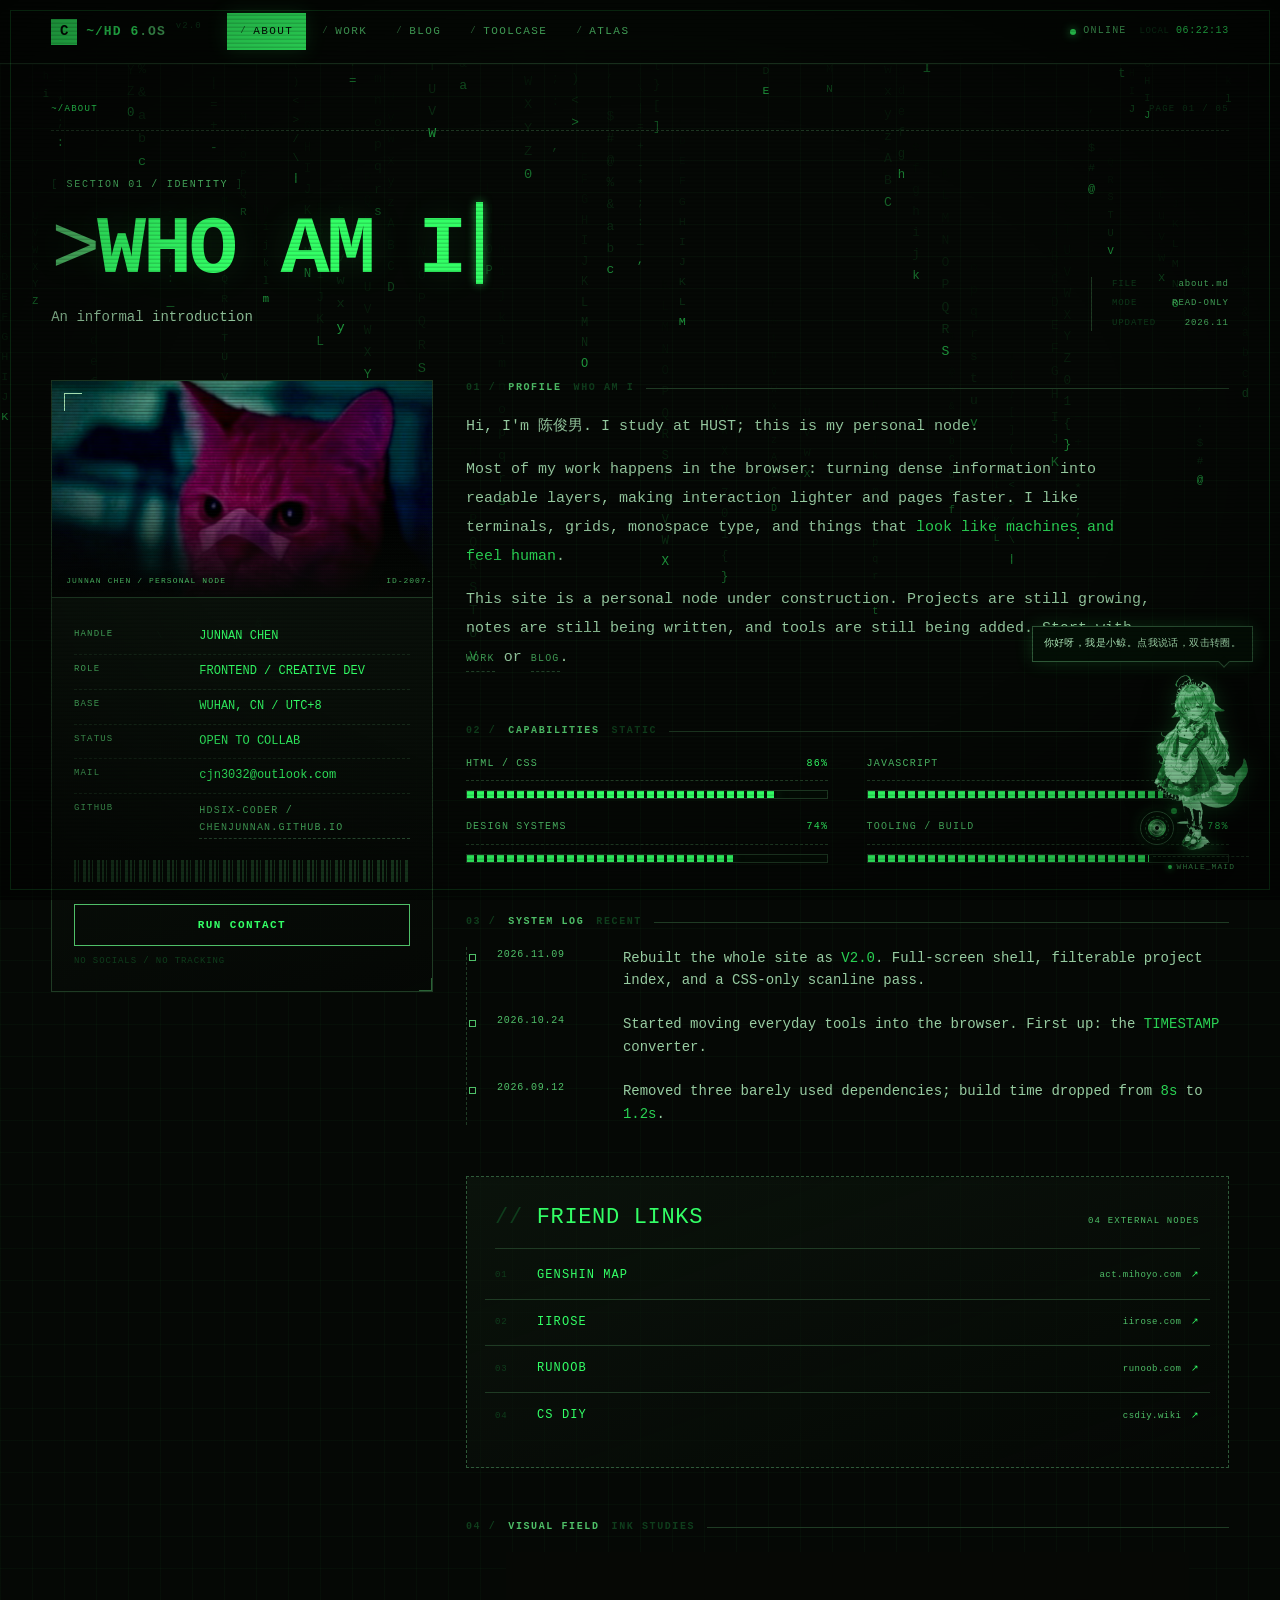
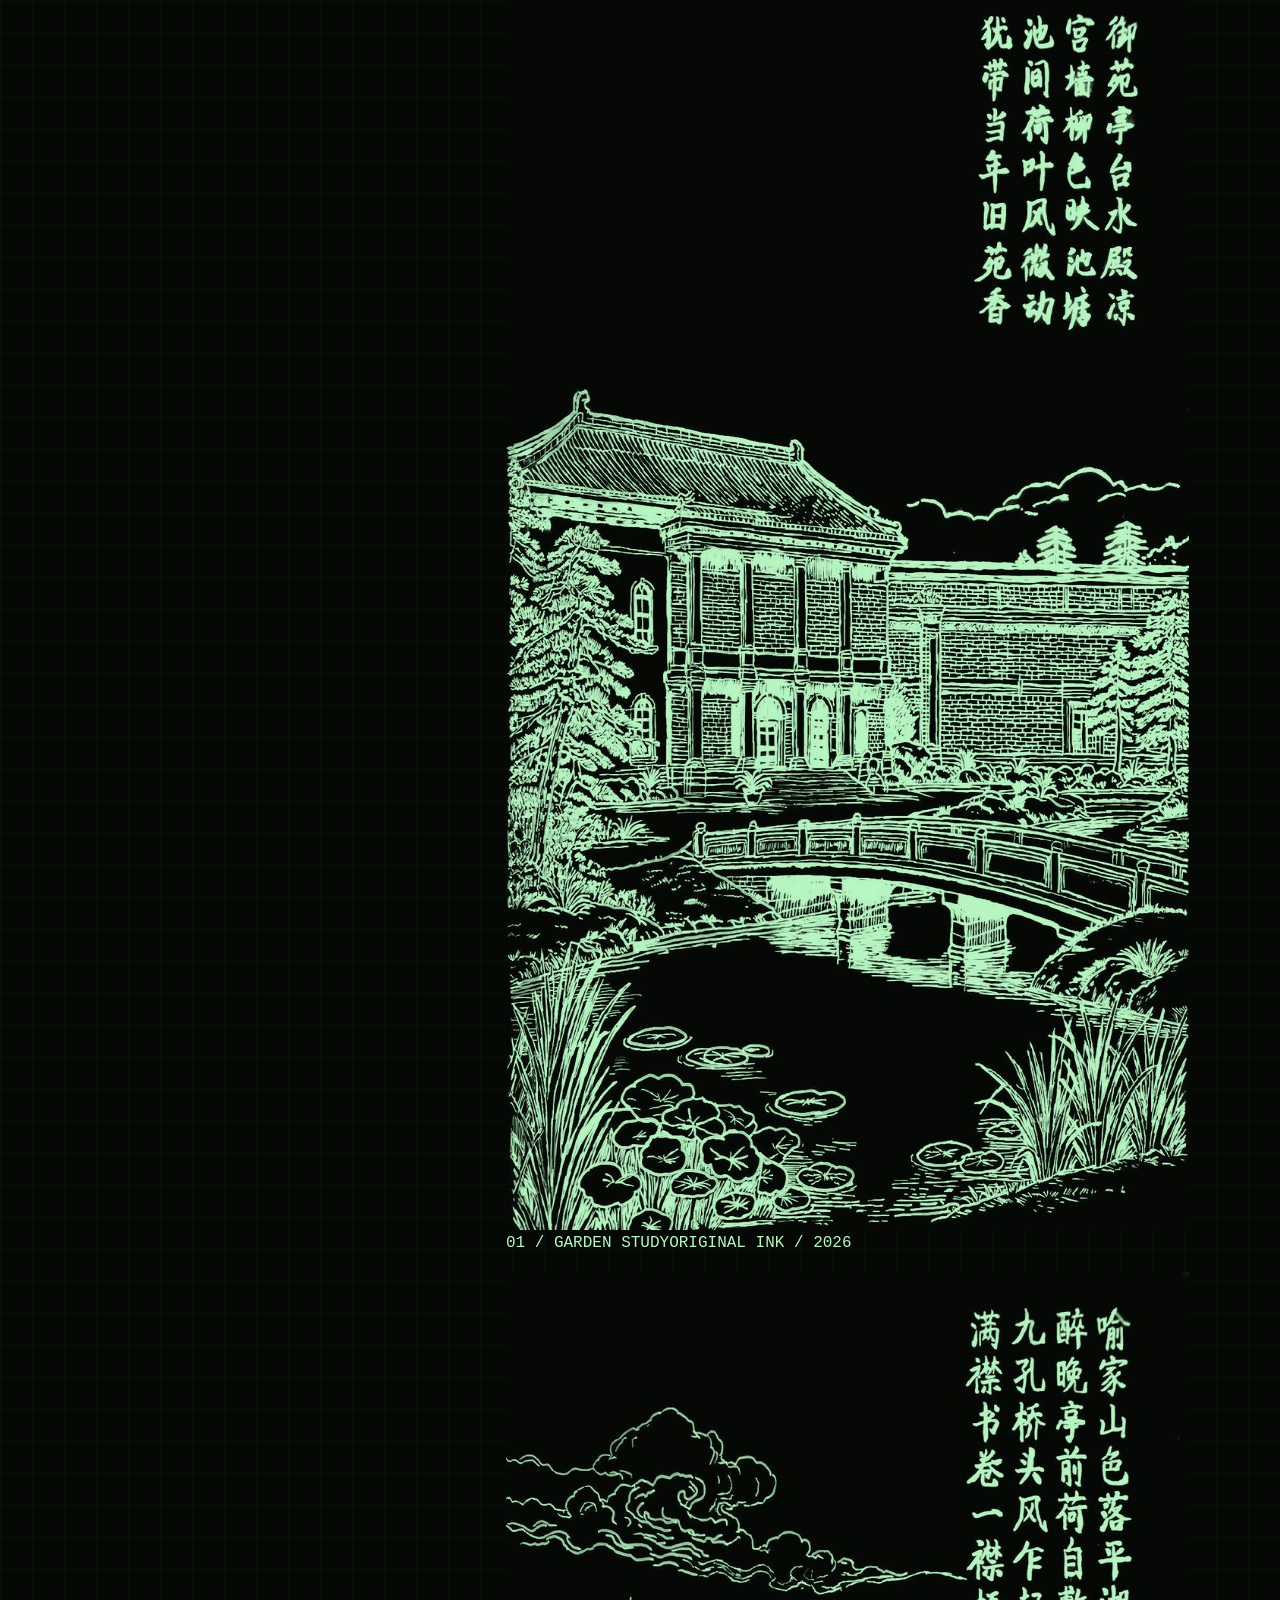
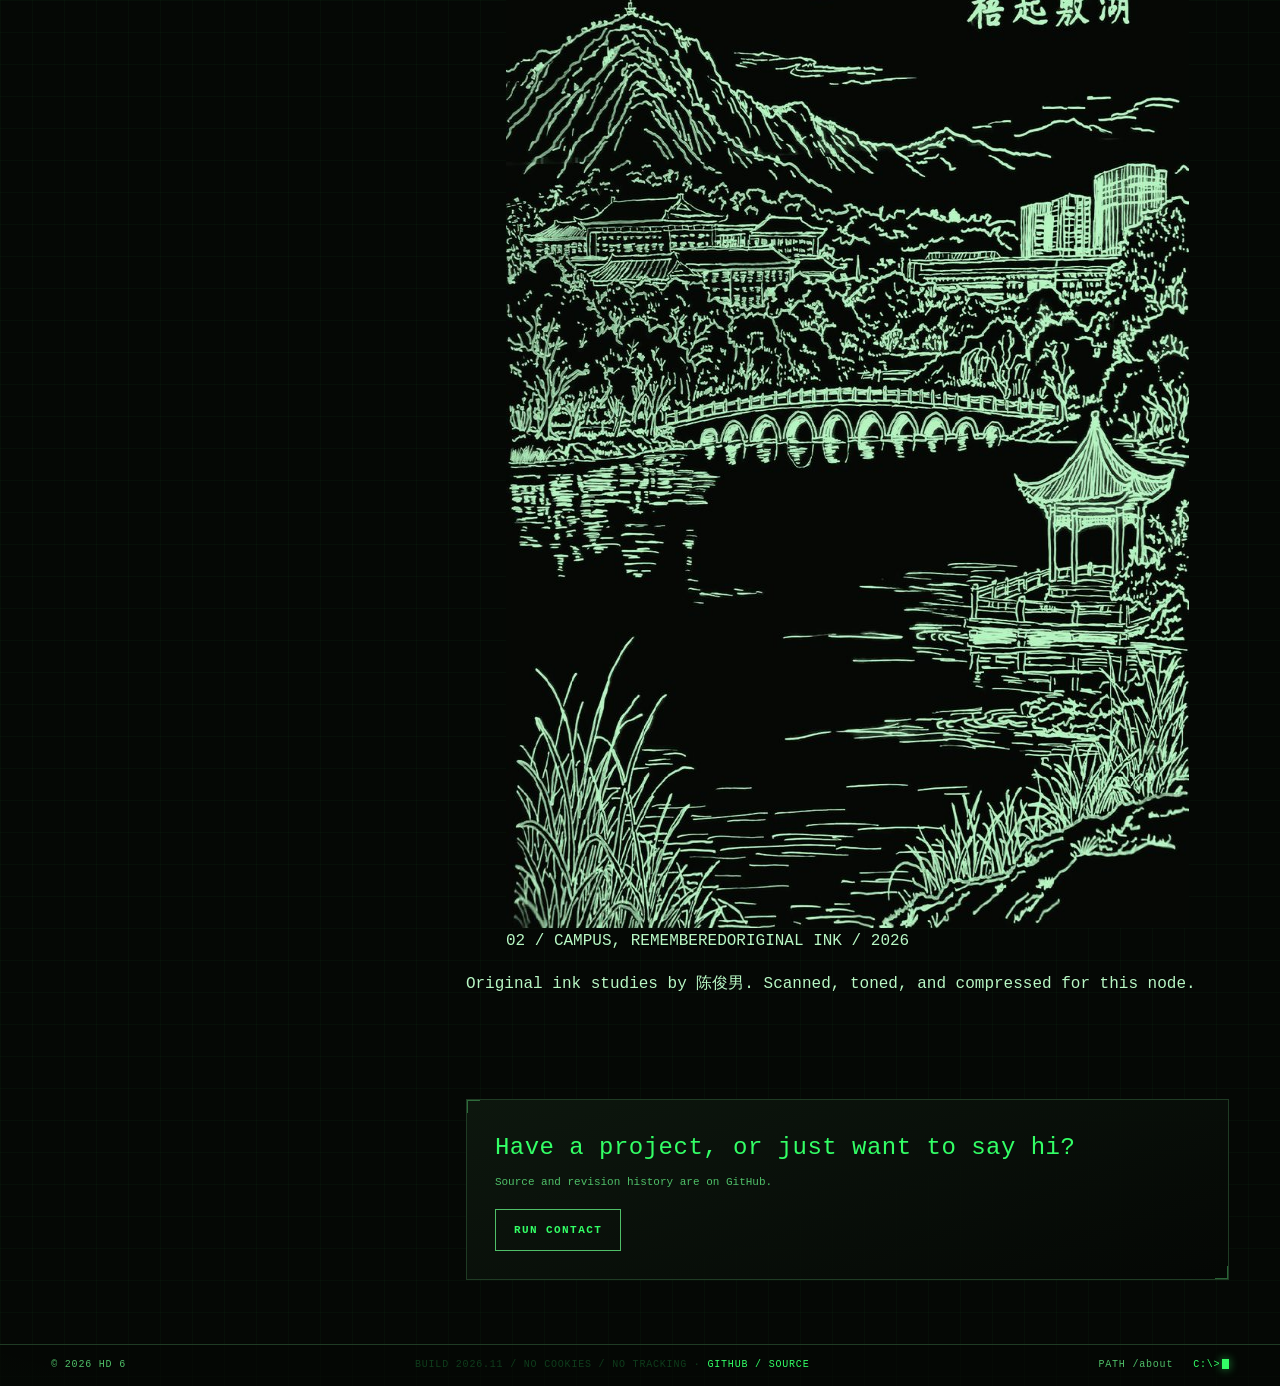
==== commit ecba13a6: "Add files via upload" ====
--- a/about.html
+++ b/about.html
@@ -154,7 +154,7 @@
           <figure class="id-photo">
 
 
-            <img src="assets/id-card-cat.jpg" alt="Pink-tinted cat wearing a face mask, the green-terminal ID card key visual" width="1200" height="600" fetchpriority="high" decoding="async" onerror="this.closest('.id-photo').remove()">
+            <img src="[data-uri]" alt="Pink-tinted cat wearing a face mask, the green-terminal ID card key visual" width="1200" height="600" fetchpriority="high" decoding="async" onerror="this.closest('.id-photo').remove()">
 
 
             <span class="id-scan" aria-hidden="true"></span>
@@ -595,11 +595,11 @@
 </h2>
           <div class="media-grid media-grid--portrait">
             <figure class="media-figure">
-              <img src="assets/ink-01.jpg" alt="Green-tinted ink drawing of a classical garden with a bridge, pond, and calligraphy" width="900" height="1278" loading="lazy" decoding="async">
+              <img src="[data-uri]